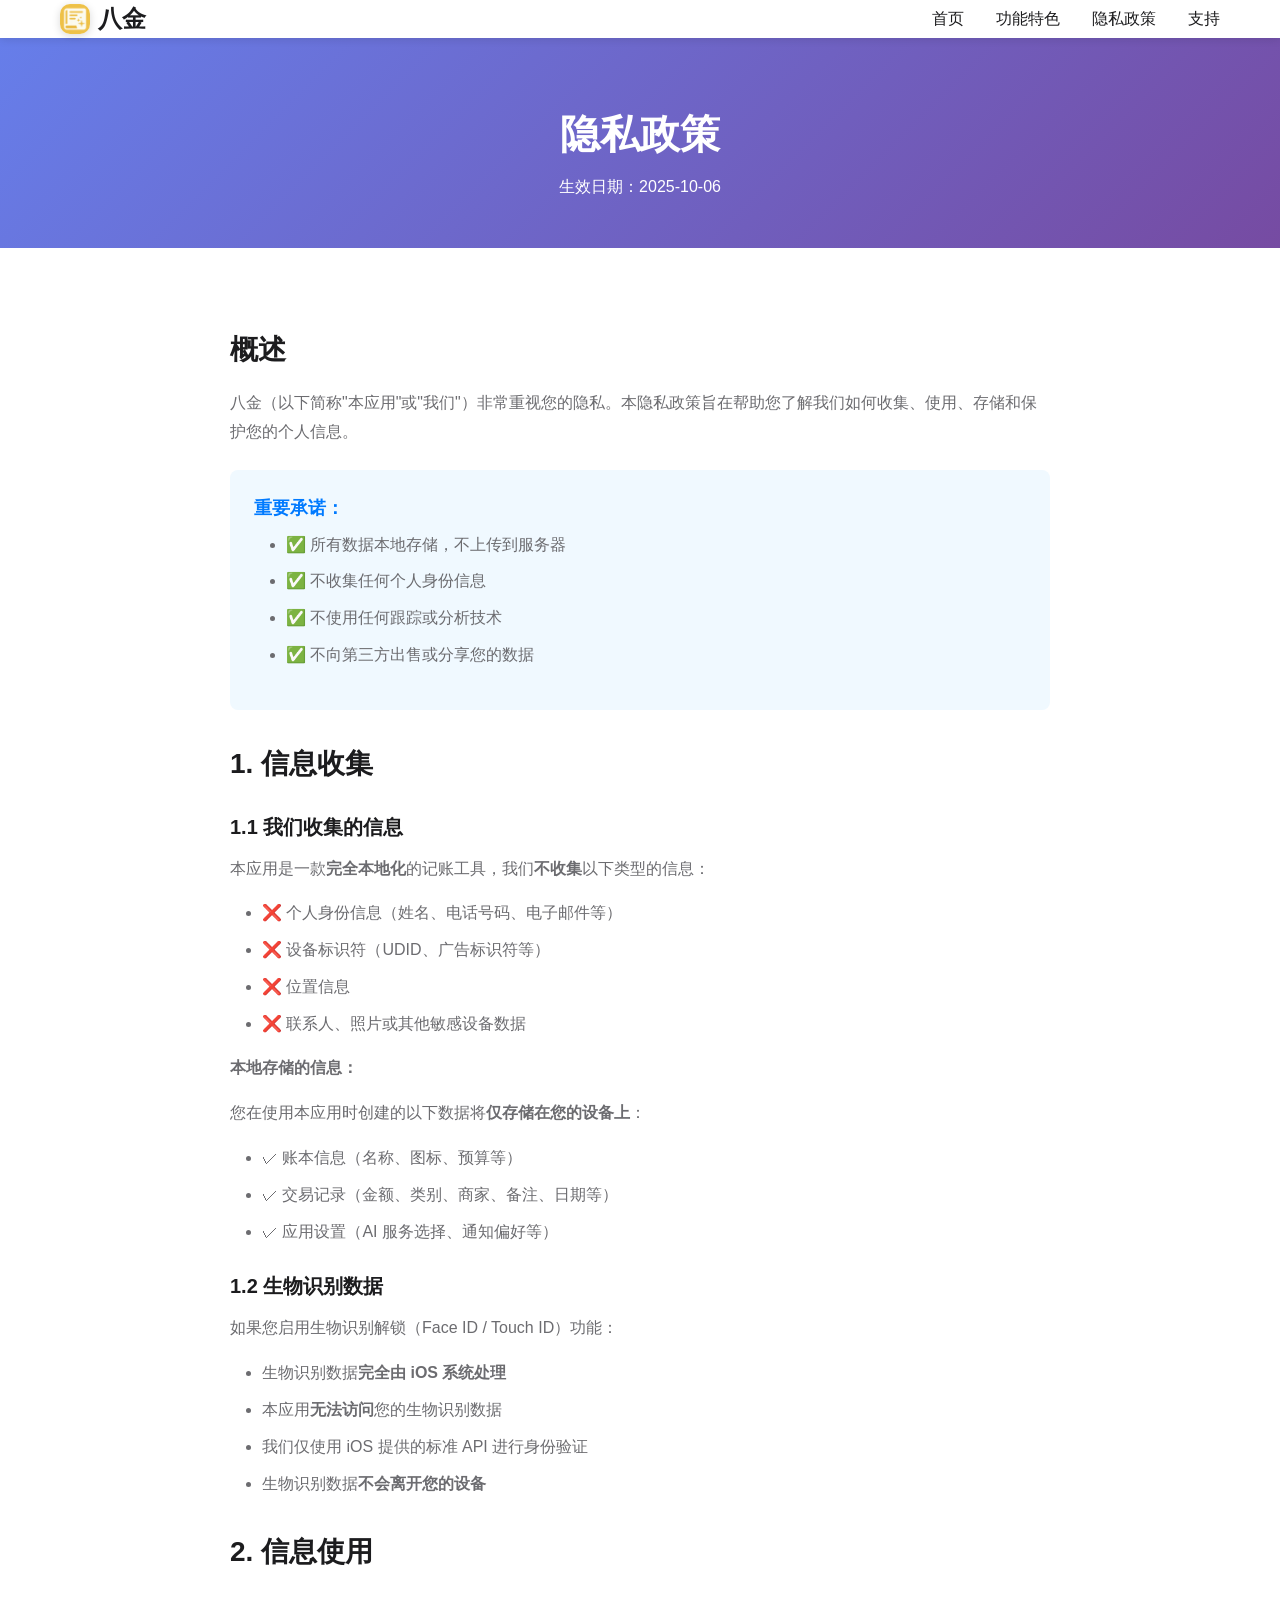
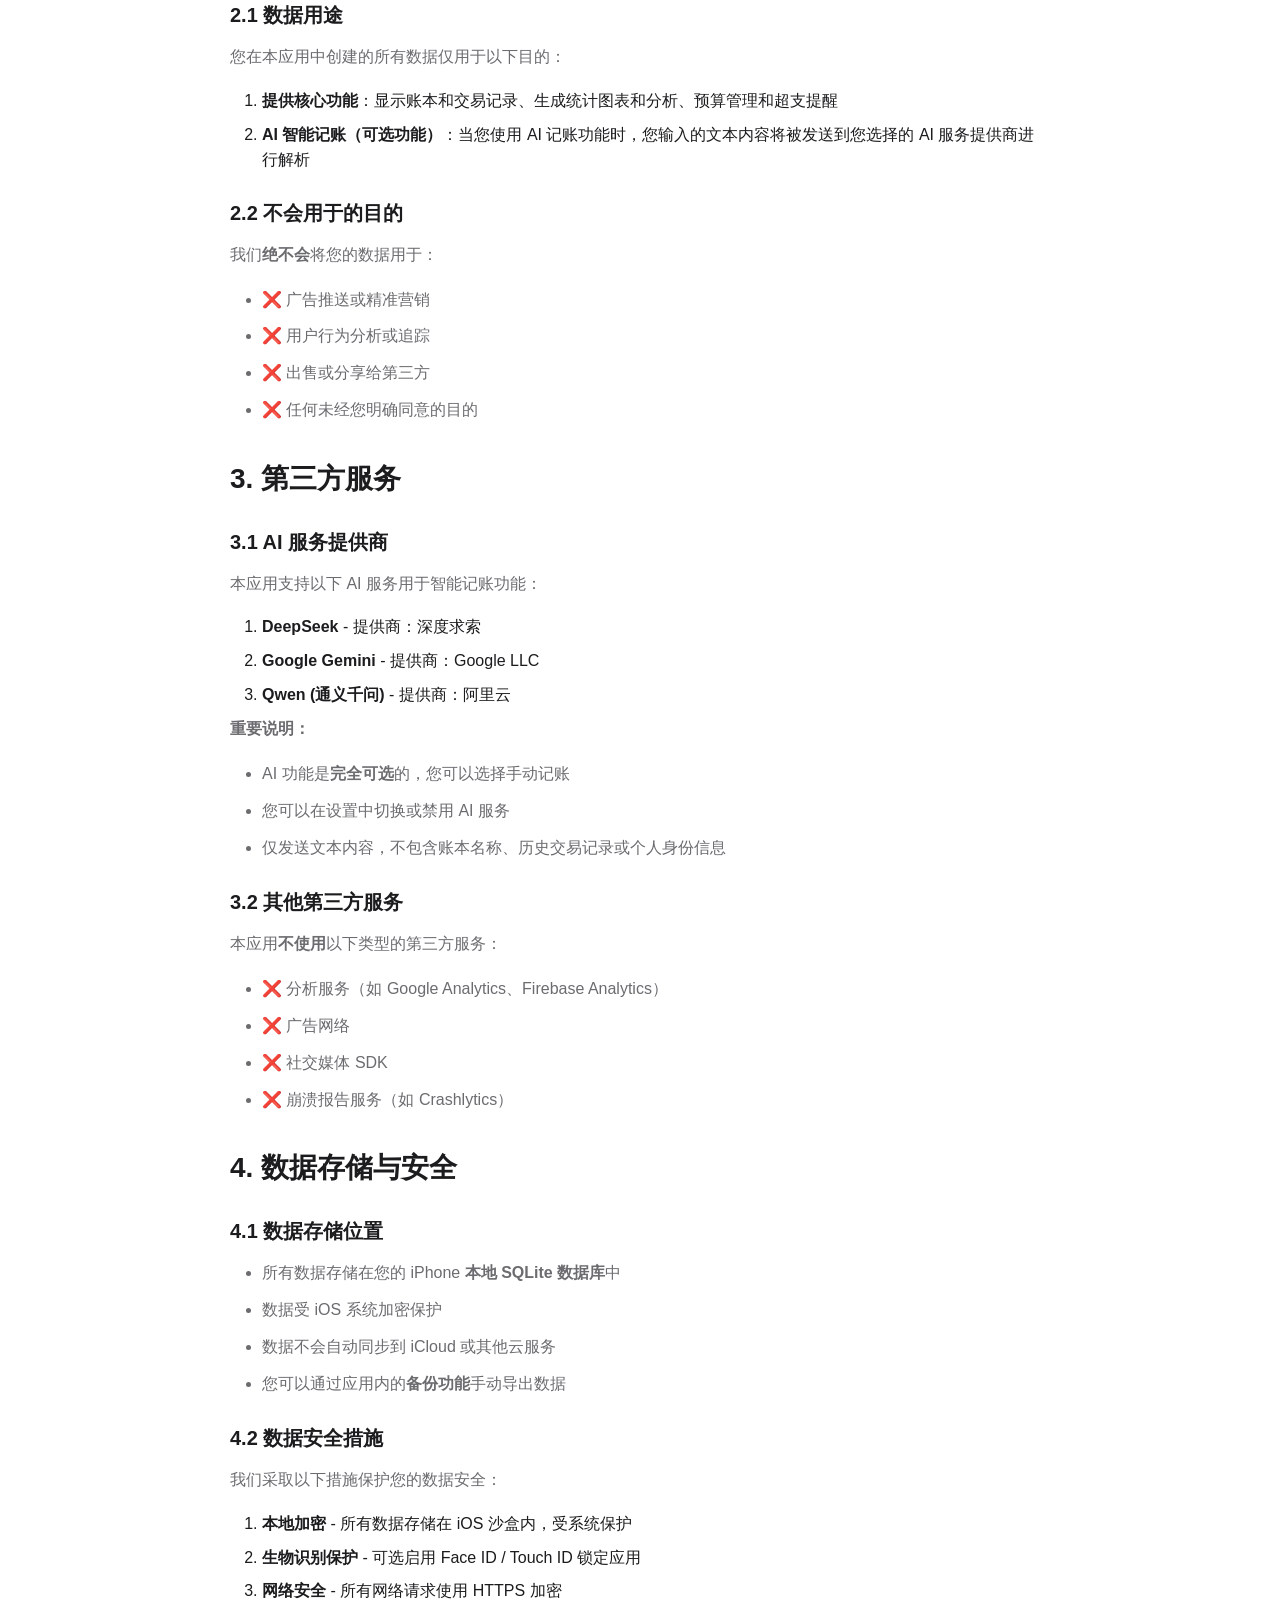
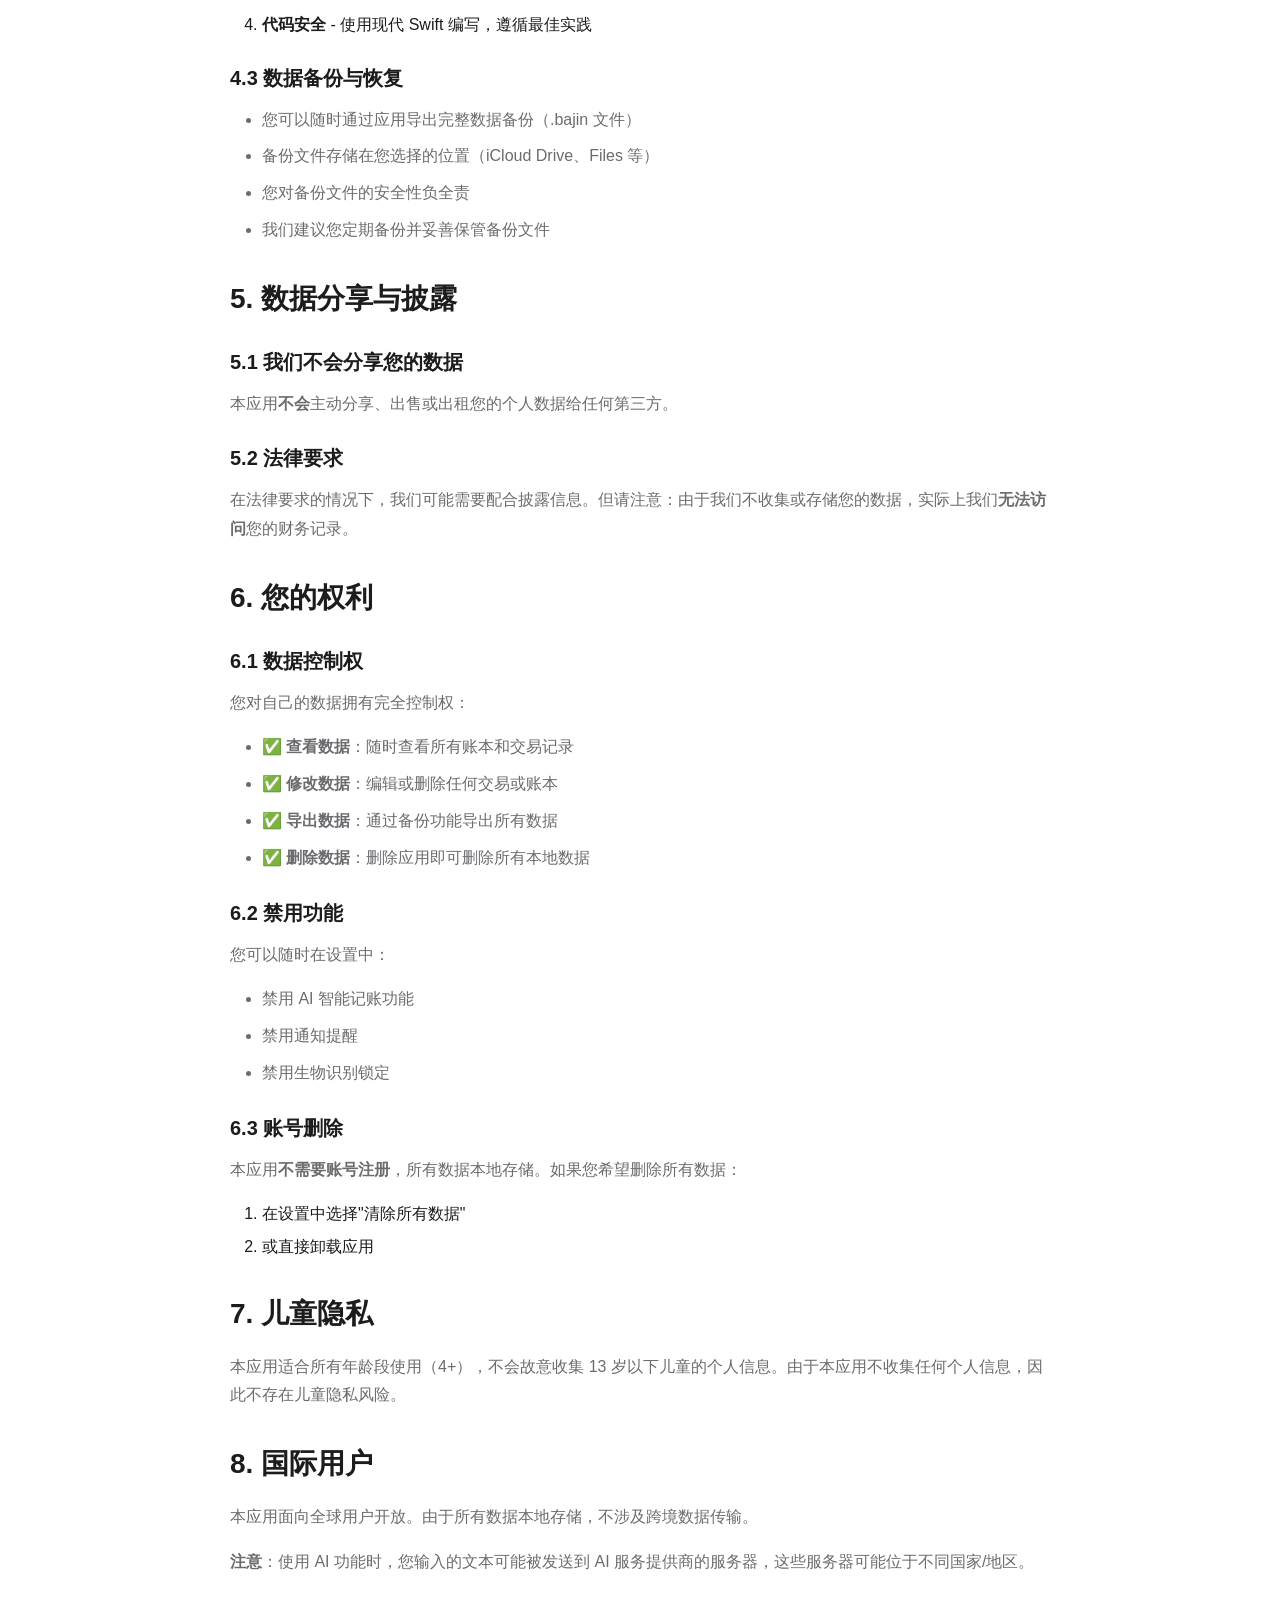
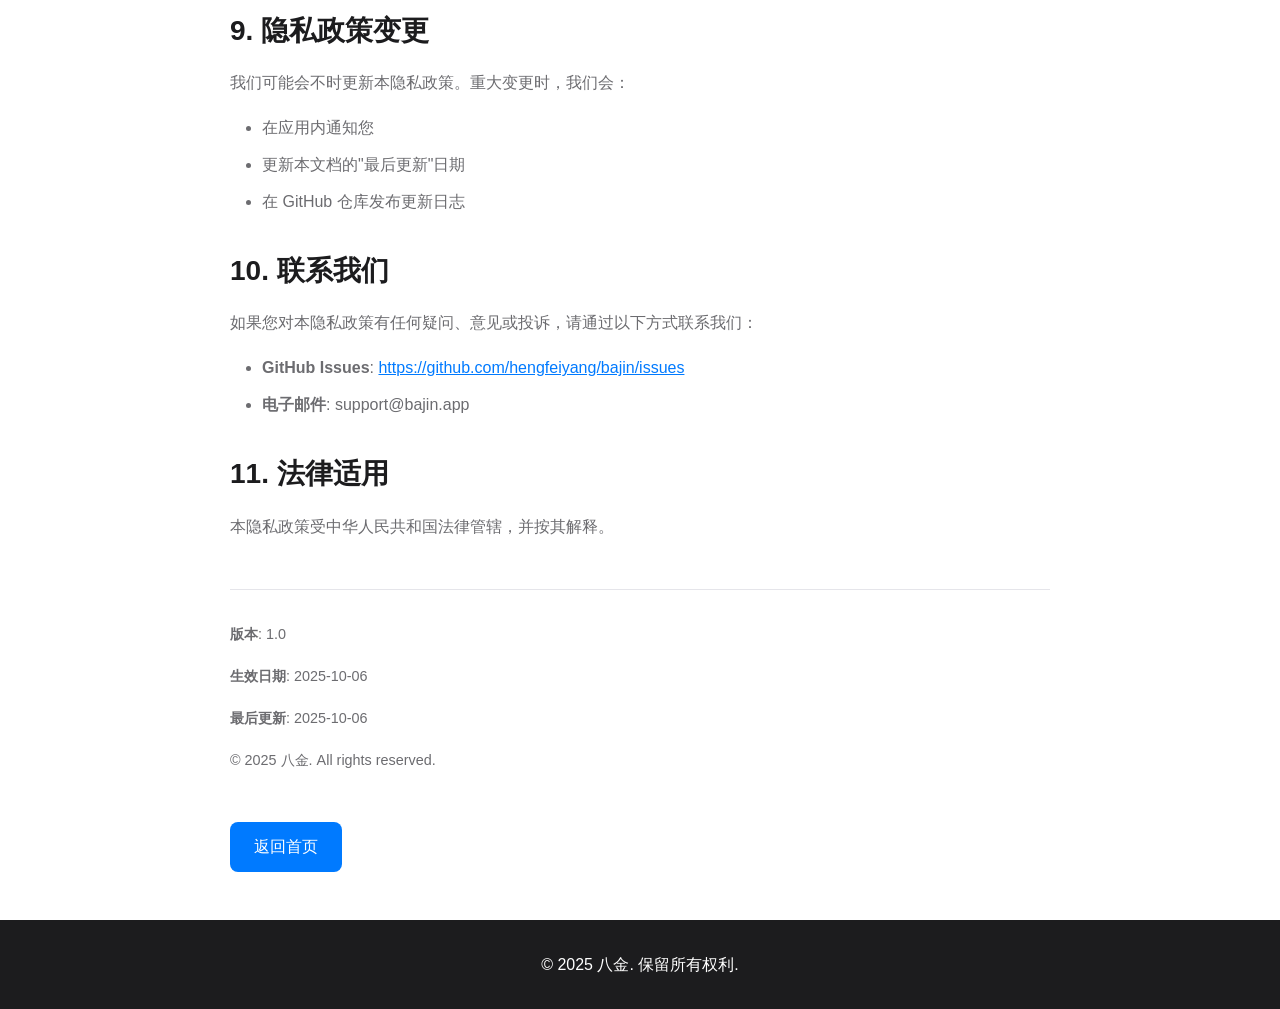
==== privacy.html @ 260bd9ed "docs: add website" ====
<!DOCTYPE html>
<html lang="zh-CN">
<head>
    <meta charset="UTF-8">
    <meta name="viewport" content="width=device-width, initial-scale=1.0">
    <meta name="description" content="八金 - AI预算管家隐私政策，了解我们如何保护您的数据">
    <title>隐私政策 - 八金 AI预算管家</title>
    <link rel="stylesheet" href="styles.css">
</head>
<body>
    <header>
        <nav class="container">
            <div class="logo">
                <img src="logo.png" alt="八金" class="logo-img">
                <span>八金</span>
            </div>
            <ul class="nav-links">
                <li><a href="index.html">首页</a></li>
                <li><a href="index.html#features">功能特色</a></li>
                <li><a href="privacy.html">隐私政策</a></li>
                <li><a href="support.html">支持</a></li>
            </ul>
        </nav>
    </header>

    <main>
        <section class="page-header">
            <div class="container">
                <h1>隐私政策</h1>
                <p>生效日期：2025-10-06</p>
            </div>
        </section>

        <section class="page-content">
            <div class="container">
                <h2>概述</h2>
                <p>八金（以下简称"本应用"或"我们"）非常重视您的隐私。本隐私政策旨在帮助您了解我们如何收集、使用、存储和保护您的个人信息。</p>

                <div style="background-color: #f0f9ff; padding: 1.5rem; border-radius: 8px; margin: 1.5rem 0;">
                    <strong style="color: #007AFF; font-size: 1.1rem;">重要承诺：</strong>
                    <ul style="margin-top: 0.5rem;">
                        <li>✅ 所有数据本地存储，不上传到服务器</li>
                        <li>✅ 不收集任何个人身份信息</li>
                        <li>✅ 不使用任何跟踪或分析技术</li>
                        <li>✅ 不向第三方出售或分享您的数据</li>
                    </ul>
                </div>

                <h2>1. 信息收集</h2>

                <h3>1.1 我们收集的信息</h3>
                <p>本应用是一款<strong>完全本地化</strong>的记账工具，我们<strong>不收集</strong>以下类型的信息：</p>
                <ul>
                    <li>❌ 个人身份信息（姓名、电话号码、电子邮件等）</li>
                    <li>❌ 设备标识符（UDID、广告标识符等）</li>
                    <li>❌ 位置信息</li>
                    <li>❌ 联系人、照片或其他敏感设备数据</li>
                </ul>

                <p><strong>本地存储的信息：</strong></p>
                <p>您在使用本应用时创建的以下数据将<strong>仅存储在您的设备上</strong>：</p>
                <ul>
                    <li>✓ 账本信息（名称、图标、预算等）</li>
                    <li>✓ 交易记录（金额、类别、商家、备注、日期等）</li>
                    <li>✓ 应用设置（AI 服务选择、通知偏好等）</li>
                </ul>

                <h3>1.2 生物识别数据</h3>
                <p>如果您启用生物识别解锁（Face ID / Touch ID）功能：</p>
                <ul>
                    <li>生物识别数据<strong>完全由 iOS 系统处理</strong></li>
                    <li>本应用<strong>无法访问</strong>您的生物识别数据</li>
                    <li>我们仅使用 iOS 提供的标准 API 进行身份验证</li>
                    <li>生物识别数据<strong>不会离开您的设备</strong></li>
                </ul>

                <h2>2. 信息使用</h2>

                <h3>2.1 数据用途</h3>
                <p>您在本应用中创建的所有数据仅用于以下目的：</p>
                <ol>
                    <li><strong>提供核心功能</strong>：显示账本和交易记录、生成统计图表和分析、预算管理和超支提醒</li>
                    <li><strong>AI 智能记账（可选功能）</strong>：当您使用 AI 记账功能时，您输入的文本内容将被发送到您选择的 AI 服务提供商进行解析</li>
                </ol>

                <h3>2.2 不会用于的目的</h3>
                <p>我们<strong>绝不会</strong>将您的数据用于：</p>
                <ul>
                    <li>❌ 广告推送或精准营销</li>
                    <li>❌ 用户行为分析或追踪</li>
                    <li>❌ 出售或分享给第三方</li>
                    <li>❌ 任何未经您明确同意的目的</li>
                </ul>

                <h2>3. 第三方服务</h2>

                <h3>3.1 AI 服务提供商</h3>
                <p>本应用支持以下 AI 服务用于智能记账功能：</p>
                <ol>
                    <li><strong>DeepSeek</strong> - 提供商：深度求索</li>
                    <li><strong>Google Gemini</strong> - 提供商：Google LLC</li>
                    <li><strong>Qwen (通义千问)</strong> - 提供商：阿里云</li>
                </ol>

                <p><strong>重要说明：</strong></p>
                <ul>
                    <li>AI 功能是<strong>完全可选</strong>的，您可以选择手动记账</li>
                    <li>您可以在设置中切换或禁用 AI 服务</li>
                    <li>仅发送文本内容，不包含账本名称、历史交易记录或个人身份信息</li>
                </ul>

                <h3>3.2 其他第三方服务</h3>
                <p>本应用<strong>不使用</strong>以下类型的第三方服务：</p>
                <ul>
                    <li>❌ 分析服务（如 Google Analytics、Firebase Analytics）</li>
                    <li>❌ 广告网络</li>
                    <li>❌ 社交媒体 SDK</li>
                    <li>❌ 崩溃报告服务（如 Crashlytics）</li>
                </ul>

                <h2>4. 数据存储与安全</h2>

                <h3>4.1 数据存储位置</h3>
                <ul>
                    <li>所有数据存储在您的 iPhone <strong>本地 SQLite 数据库</strong>中</li>
                    <li>数据受 iOS 系统加密保护</li>
                    <li>数据不会自动同步到 iCloud 或其他云服务</li>
                    <li>您可以通过应用内的<strong>备份功能</strong>手动导出数据</li>
                </ul>

                <h3>4.2 数据安全措施</h3>
                <p>我们采取以下措施保护您的数据安全：</p>
                <ol>
                    <li><strong>本地加密</strong> - 所有数据存储在 iOS 沙盒内，受系统保护</li>
                    <li><strong>生物识别保护</strong> - 可选启用 Face ID / Touch ID 锁定应用</li>
                    <li><strong>网络安全</strong> - 所有网络请求使用 HTTPS 加密</li>
                    <li><strong>代码安全</strong> - 使用现代 Swift 编写，遵循最佳实践</li>
                </ol>

                <h3>4.3 数据备份与恢复</h3>
                <ul>
                    <li>您可以随时通过应用导出完整数据备份（.bajin 文件）</li>
                    <li>备份文件存储在您选择的位置（iCloud Drive、Files 等）</li>
                    <li>您对备份文件的安全性负全责</li>
                    <li>我们建议您定期备份并妥善保管备份文件</li>
                </ul>

                <h2>5. 数据分享与披露</h2>

                <h3>5.1 我们不会分享您的数据</h3>
                <p>本应用<strong>不会</strong>主动分享、出售或出租您的个人数据给任何第三方。</p>

                <h3>5.2 法律要求</h3>
                <p>在法律要求的情况下，我们可能需要配合披露信息。但请注意：由于我们不收集或存储您的数据，实际上我们<strong>无法访问</strong>您的财务记录。</p>

                <h2>6. 您的权利</h2>

                <h3>6.1 数据控制权</h3>
                <p>您对自己的数据拥有完全控制权：</p>
                <ul>
                    <li>✅ <strong>查看数据</strong>：随时查看所有账本和交易记录</li>
                    <li>✅ <strong>修改数据</strong>：编辑或删除任何交易或账本</li>
                    <li>✅ <strong>导出数据</strong>：通过备份功能导出所有数据</li>
                    <li>✅ <strong>删除数据</strong>：删除应用即可删除所有本地数据</li>
                </ul>

                <h3>6.2 禁用功能</h3>
                <p>您可以随时在设置中：</p>
                <ul>
                    <li>禁用 AI 智能记账功能</li>
                    <li>禁用通知提醒</li>
                    <li>禁用生物识别锁定</li>
                </ul>

                <h3>6.3 账号删除</h3>
                <p>本应用<strong>不需要账号注册</strong>，所有数据本地存储。如果您希望删除所有数据：</p>
                <ol>
                    <li>在设置中选择"清除所有数据"</li>
                    <li>或直接卸载应用</li>
                </ol>

                <h2>7. 儿童隐私</h2>
                <p>本应用适合所有年龄段使用（4+），不会故意收集 13 岁以下儿童的个人信息。由于本应用不收集任何个人信息，因此不存在儿童隐私风险。</p>

                <h2>8. 国际用户</h2>
                <p>本应用面向全球用户开放。由于所有数据本地存储，不涉及跨境数据传输。</p>
                <p><strong>注意</strong>：使用 AI 功能时，您输入的文本可能被发送到 AI 服务提供商的服务器，这些服务器可能位于不同国家/地区。</p>

                <h2>9. 隐私政策变更</h2>
                <p>我们可能会不时更新本隐私政策。重大变更时，我们会：</p>
                <ul>
                    <li>在应用内通知您</li>
                    <li>更新本文档的"最后更新"日期</li>
                    <li>在 GitHub 仓库发布更新日志</li>
                </ul>

                <h2>10. 联系我们</h2>
                <p>如果您对本隐私政策有任何疑问、意见或投诉，请通过以下方式联系我们：</p>
                <ul>
                    <li><strong>GitHub Issues</strong>: <a href="https://github.com/hengfeiyang/bajin/issues" style="color: #007AFF;">https://github.com/hengfeiyang/bajin/issues</a></li>
                    <li><strong>电子邮件</strong>: support@bajin.app</li>
                </ul>

                <h2>11. 法律适用</h2>
                <p>本隐私政策受中华人民共和国法律管辖，并按其解释。</p>

                <div style="margin-top: 3rem; padding-top: 2rem; border-top: 1px solid #E5E5EA; color: #6C6C70; font-size: 0.9rem;">
                    <p><strong>版本</strong>: 1.0</p>
                    <p><strong>生效日期</strong>: 2025-10-06</p>
                    <p><strong>最后更新</strong>: 2025-10-06</p>
                    <p style="margin-top: 1rem;">© 2025 八金. All rights reserved.</p>
                </div>

                <a href="index.html" class="back-link">返回首页</a>
            </div>
        </section>
    </main>

    <footer>
        <div class="container">
            <p>&copy; 2025 八金. 保留所有权利.</p>
        </div>
    </footer>
</body>
</html>
---- styles.css ----
:root {
    --primary-color: #007AFF;
    --secondary-color: #5856D6;
    --text-primary: #1C1C1E;
    --text-secondary: #6C6C70;
    --bg-primary: #FFFFFF;
    --bg-secondary: #F2F2F7;
    --border-color: #E5E5EA;
    --success-color: #34C759;
    --warning-color: #FF9500;
    --shadow: 0 2px 8px rgba(0, 0, 0, 0.1);
    --shadow-lg: 0 4px 16px rgba(0, 0, 0, 0.12);
}

* {
    margin: 0;
    padding: 0;
    box-sizing: border-box;
}

body {
    font-family: -apple-system, BlinkMacSystemFont, 'Segoe UI', 'PingFang SC', 'Hiragino Sans GB', 'Microsoft YaHei', sans-serif;
    line-height: 1.6;
    color: var(--text-primary);
    background-color: var(--bg-primary);
}

.container {
    max-width: 1200px;
    margin: 0 auto;
    padding: 0 20px;
}

/* Header */
header {
    background-color: var(--bg-primary);
    box-shadow: var(--shadow);
    position: sticky;
    top: 0;
    z-index: 1000;
}

nav {
    display: flex;
    justify-content: space-between;
    align-items: center;
    padding: 1rem 20px;
}

.logo {
    font-size: 1.5rem;
    font-weight: 700;
    color: var(--text-primary);
    display: flex;
    align-items: center;
    gap: 0.5rem;
}

.logo-img {
    width: 30px;
    height: 30px;
    border-radius: 10px;
    box-shadow: 0 2px 8px rgba(0, 0, 0, 0.15);
}

.hero-logo {
    width: 120px;
    height: 120px;
    border-radius: 28px;
    box-shadow: 0 8px 24px rgba(0, 0, 0, 0.2);
    margin-bottom: 1.5rem;
}

.nav-links {
    display: flex;
    list-style: none;
    gap: 2rem;
}

.nav-links a {
    text-decoration: none;
    color: var(--text-primary);
    font-weight: 500;
    transition: color 0.3s;
}

.nav-links a:hover {
    color: var(--primary-color);
}

/* Hero Section */
.hero {
    background: linear-gradient(135deg, #667eea 0%, #764ba2 100%);
    color: white;
    padding: 6rem 0;
    text-align: center;
}

.hero-content h1 {
    font-size: 3rem;
    margin-bottom: 1rem;
    font-weight: 700;
}

.hero-subtitle {
    font-size: 1.25rem;
    margin-bottom: 2rem;
    opacity: 0.95;
}

.app-icon {
    font-size: 6rem;
    margin: 2rem 0;
    filter: drop-shadow(0 4px 8px rgba(0, 0, 0, 0.2));
}

.cta-buttons {
    display: flex;
    gap: 1rem;
    justify-content: center;
    flex-wrap: wrap;
}

.btn {
    display: inline-block;
    padding: 0.875rem 2rem;
    border-radius: 12px;
    text-decoration: none;
    font-weight: 600;
    transition: all 0.3s;
    border: none;
    cursor: pointer;
}

.btn-primary {
    background-color: white;
    color: var(--primary-color);
}

.btn-primary:hover {
    transform: translateY(-2px);
    box-shadow: var(--shadow-lg);
}

.btn-secondary {
    background-color: rgba(255, 255, 255, 0.2);
    color: white;
    border: 2px solid white;
}

.btn-secondary:hover {
    background-color: rgba(255, 255, 255, 0.3);
}

/* Features Section */
.features {
    padding: 5rem 0;
    background-color: var(--bg-secondary);
}

.features h2 {
    text-align: center;
    font-size: 2.5rem;
    margin-bottom: 3rem;
    color: var(--text-primary);
}

.features-grid {
    display: grid;
    grid-template-columns: repeat(auto-fit, minmax(300px, 1fr));
    gap: 2rem;
}

.feature-card {
    background-color: var(--bg-primary);
    padding: 2rem;
    border-radius: 16px;
    box-shadow: var(--shadow);
    text-align: center;
    transition: transform 0.3s, box-shadow 0.3s;
}

.feature-card:hover {
    transform: translateY(-4px);
    box-shadow: var(--shadow-lg);
}

.feature-icon {
    font-size: 3rem;
    margin-bottom: 1rem;
}

.feature-card h3 {
    font-size: 1.5rem;
    margin-bottom: 0.75rem;
    color: var(--text-primary);
}

.feature-card p {
    color: var(--text-secondary);
    line-height: 1.7;
}

/* About Section */
.about {
    padding: 5rem 0;
    background-color: var(--bg-primary);
}

.about h2 {
    text-align: center;
    font-size: 2.5rem;
    margin-bottom: 3rem;
}

.about-content {
    max-width: 800px;
    margin: 0 auto;
}

.about-content > p {
    font-size: 1.125rem;
    line-height: 1.8;
    color: var(--text-secondary);
    margin-bottom: 2rem;
    text-align: center;
}

.about-features {
    display: grid;
    grid-template-columns: repeat(auto-fit, minmax(250px, 1fr));
    gap: 2rem;
    margin-top: 3rem;
}

.about-item {
    padding: 1.5rem;
    background-color: var(--bg-secondary);
    border-radius: 12px;
}

.about-item strong {
    display: block;
    font-size: 1.25rem;
    margin-bottom: 0.5rem;
    color: var(--text-primary);
}

.about-item p {
    color: var(--text-secondary);
}

/* Requirements Section */
.requirements {
    padding: 4rem 0;
    background-color: var(--bg-secondary);
}

.requirements h2 {
    text-align: center;
    font-size: 2.5rem;
    margin-bottom: 2rem;
}

.requirements-list {
    max-width: 600px;
    margin: 0 auto;
    list-style: none;
}

.requirements-list li {
    padding: 1rem;
    margin-bottom: 0.75rem;
    background-color: var(--bg-primary);
    border-radius: 8px;
    box-shadow: var(--shadow);
    font-size: 1.125rem;
}

.requirements-list li:before {
    content: "✓ ";
    color: var(--success-color);
    font-weight: bold;
    margin-right: 0.5rem;
}

/* Contact Section */
.contact {
    padding: 5rem 0;
    background-color: var(--bg-primary);
    text-align: center;
}

.contact h2 {
    font-size: 2.5rem;
    margin-bottom: 1rem;
}

.contact p {
    font-size: 1.125rem;
    color: var(--text-secondary);
    margin-bottom: 2rem;
}

.contact-links {
    display: flex;
    gap: 1rem;
    justify-content: center;
    flex-wrap: wrap;
}

.contact .btn-secondary {
    background-color: var(--bg-secondary);
    color: var(--primary-color);
    border: 2px solid var(--border-color);
}

.contact .btn-secondary:hover {
    background-color: var(--primary-color);
    color: white;
    border-color: var(--primary-color);
}

/* Footer */
footer {
    background-color: var(--text-primary);
    color: white;
    padding: 2rem 0;
    text-align: center;
}

footer .container {
    display: flex;
    flex-direction: column;
    align-items: center;
    gap: 1rem;
}

.footer-links {
    display: flex;
    gap: 2rem;
}

.footer-links a {
    color: white;
    text-decoration: none;
    opacity: 0.8;
    transition: opacity 0.3s;
}

.footer-links a:hover {
    opacity: 1;
}

/* Responsive Design */
@media (max-width: 768px) {
    .nav-links {
        gap: 1rem;
        font-size: 0.9rem;
    }

    .hero-content h1 {
        font-size: 2rem;
    }

    .hero-subtitle {
        font-size: 1rem;
    }

    .app-icon {
        font-size: 4rem;
    }

    .features h2,
    .about h2,
    .requirements h2,
    .contact h2 {
        font-size: 2rem;
    }

    .features-grid {
        grid-template-columns: 1fr;
    }

    .about-features {
        grid-template-columns: 1fr;
    }

    footer .container {
        flex-direction: column;
    }

    .footer-links {
        flex-direction: column;
        gap: 0.5rem;
    }
}

@media (max-width: 480px) {
    .cta-buttons {
        flex-direction: column;
        width: 100%;
        padding: 0 1rem;
    }

    .btn {
        width: 100%;
    }

    .nav-links {
        display: none;
    }
}

/* Smooth Scrolling */
html {
    scroll-behavior: smooth;
}

/* Problem Section */
.problem-section {
    padding: 4rem 0;
    background-color: var(--bg-secondary);
}

.problem-section h2 {
    text-align: center;
    font-size: 2rem;
    margin-bottom: 2rem;
}

.problem-grid {
    display: grid;
    grid-template-columns: repeat(auto-fit, minmax(250px, 1fr));
    gap: 1.5rem;
    max-width: 1000px;
    margin: 0 auto;
}

.problem-item {
    background-color: white;
    padding: 1.5rem;
    border-radius: 12px;
    text-align: center;
    font-size: 1.1rem;
    box-shadow: var(--shadow);
}

/* Feature Highlight */
.feature-highlight {
    background: linear-gradient(135deg, #667eea 0%, #764ba2 100%);
    color: white;
    padding: 3rem;
    border-radius: 20px;
    margin-bottom: 3rem;
    text-align: center;
    box-shadow: var(--shadow-lg);
}

.feature-icon-large {
    font-size: 4rem;
    margin-bottom: 1rem;
}

.feature-highlight h3 {
    font-size: 2rem;
    margin-bottom: 1.5rem;
}

.feature-list {
    list-style: none;
    text-align: left;
    max-width: 700px;
    margin: 0 auto;
    padding: 0;
}

.feature-list li {
    padding: 0.75rem 0;
    font-size: 1.1rem;
    line-height: 1.6;
}

.feature-list li:before {
    content: "✓ ";
    font-weight: bold;
    margin-right: 0.5rem;
}

/* Pricing Section */
.pricing-section {
    padding: 5rem 0;
    background-color: var(--bg-primary);
}

.pricing-section h2 {
    text-align: center;
    font-size: 2.5rem;
    margin-bottom: 3rem;
}

.pricing-grid {
    display: grid;
    grid-template-columns: repeat(auto-fit, minmax(300px, 1fr));
    gap: 2rem;
    max-width: 900px;
    margin: 0 auto;
}

.pricing-card {
    background-color: var(--bg-primary);
    border: 2px solid var(--border-color);
    border-radius: 20px;
    padding: 2.5rem;
    text-align: center;
    position: relative;
    transition: transform 0.3s, box-shadow 0.3s;
}

.pricing-card:hover {
    transform: translateY(-8px);
    box-shadow: var(--shadow-lg);
}

.pricing-card.featured {
    border-color: var(--primary-color);
    box-shadow: 0 4px 24px rgba(0, 122, 255, 0.2);
}

.pricing-card .badge {
    position: absolute;
    top: -12px;
    left: 50%;
    transform: translateX(-50%);
    background-color: var(--primary-color);
    color: white;
    padding: 0.25rem 1rem;
    border-radius: 20px;
    font-size: 0.85rem;
    font-weight: 600;
}

.pricing-card h3 {
    font-size: 1.75rem;
    margin-bottom: 1rem;
}

.price {
    font-size: 3rem;
    font-weight: 700;
    color: var(--primary-color);
    margin: 1rem 0;
}

.price span {
    font-size: 1.25rem;
    font-weight: 500;
    color: var(--text-secondary);
}

.pricing-features {
    list-style: none;
    padding: 0;
    margin: 2rem 0;
    text-align: left;
}

.pricing-features li {
    padding: 0.75rem 0;
    color: var(--text-secondary);
    border-bottom: 1px solid var(--border-color);
}

.pricing-features li:last-child {
    border-bottom: none;
}

/* Target Section */
.target-section {
    padding: 4rem 0;
    background-color: var(--bg-secondary);
}

.target-section h2 {
    text-align: center;
    font-size: 2.5rem;
    margin-bottom: 3rem;
}

.target-grid {
    display: grid;
    grid-template-columns: repeat(auto-fit, minmax(250px, 1fr));
    gap: 2rem;
    max-width: 1000px;
    margin: 0 auto;
}

.target-item {
    background-color: white;
    padding: 2rem;
    border-radius: 16px;
    text-align: center;
    box-shadow: var(--shadow);
    transition: transform 0.3s;
}

.target-item:hover {
    transform: translateY(-4px);
}

.target-icon {
    font-size: 3rem;
    margin-bottom: 1rem;
}

.target-item p {
    font-size: 1.1rem;
    color: var(--text-primary);
    line-height: 1.6;
}

/* Privacy and Support Pages */
.page-header {
    background: linear-gradient(135deg, #667eea 0%, #764ba2 100%);
    color: white;
    padding: 4rem 0 3rem;
    text-align: center;
}

.page-header h1 {
    font-size: 2.5rem;
    margin-bottom: 0.5rem;
}

.page-content {
    max-width: 900px;
    margin: 0 auto;
    padding: 3rem 20px;
}

.page-content h2 {
    font-size: 1.75rem;
    margin-top: 2rem;
    margin-bottom: 1rem;
    color: var(--text-primary);
}

.page-content h3 {
    font-size: 1.25rem;
    margin-top: 1.5rem;
    margin-bottom: 0.75rem;
    color: var(--text-primary);
}

.page-content p,
.page-content ul {
    color: var(--text-secondary);
    line-height: 1.8;
    margin-bottom: 1rem;
}

.page-content ul,
.page-content ol {
    padding-left: 2rem;
}

.page-content li {
    margin-bottom: 0.5rem;
}

.back-link {
    display: inline-block;
    margin-top: 2rem;
    padding: 0.75rem 1.5rem;
    background-color: var(--primary-color);
    color: white;
    text-decoration: none;
    border-radius: 8px;
    transition: background-color 0.3s;
}

.back-link:hover {
    background-color: var(--secondary-color);
}
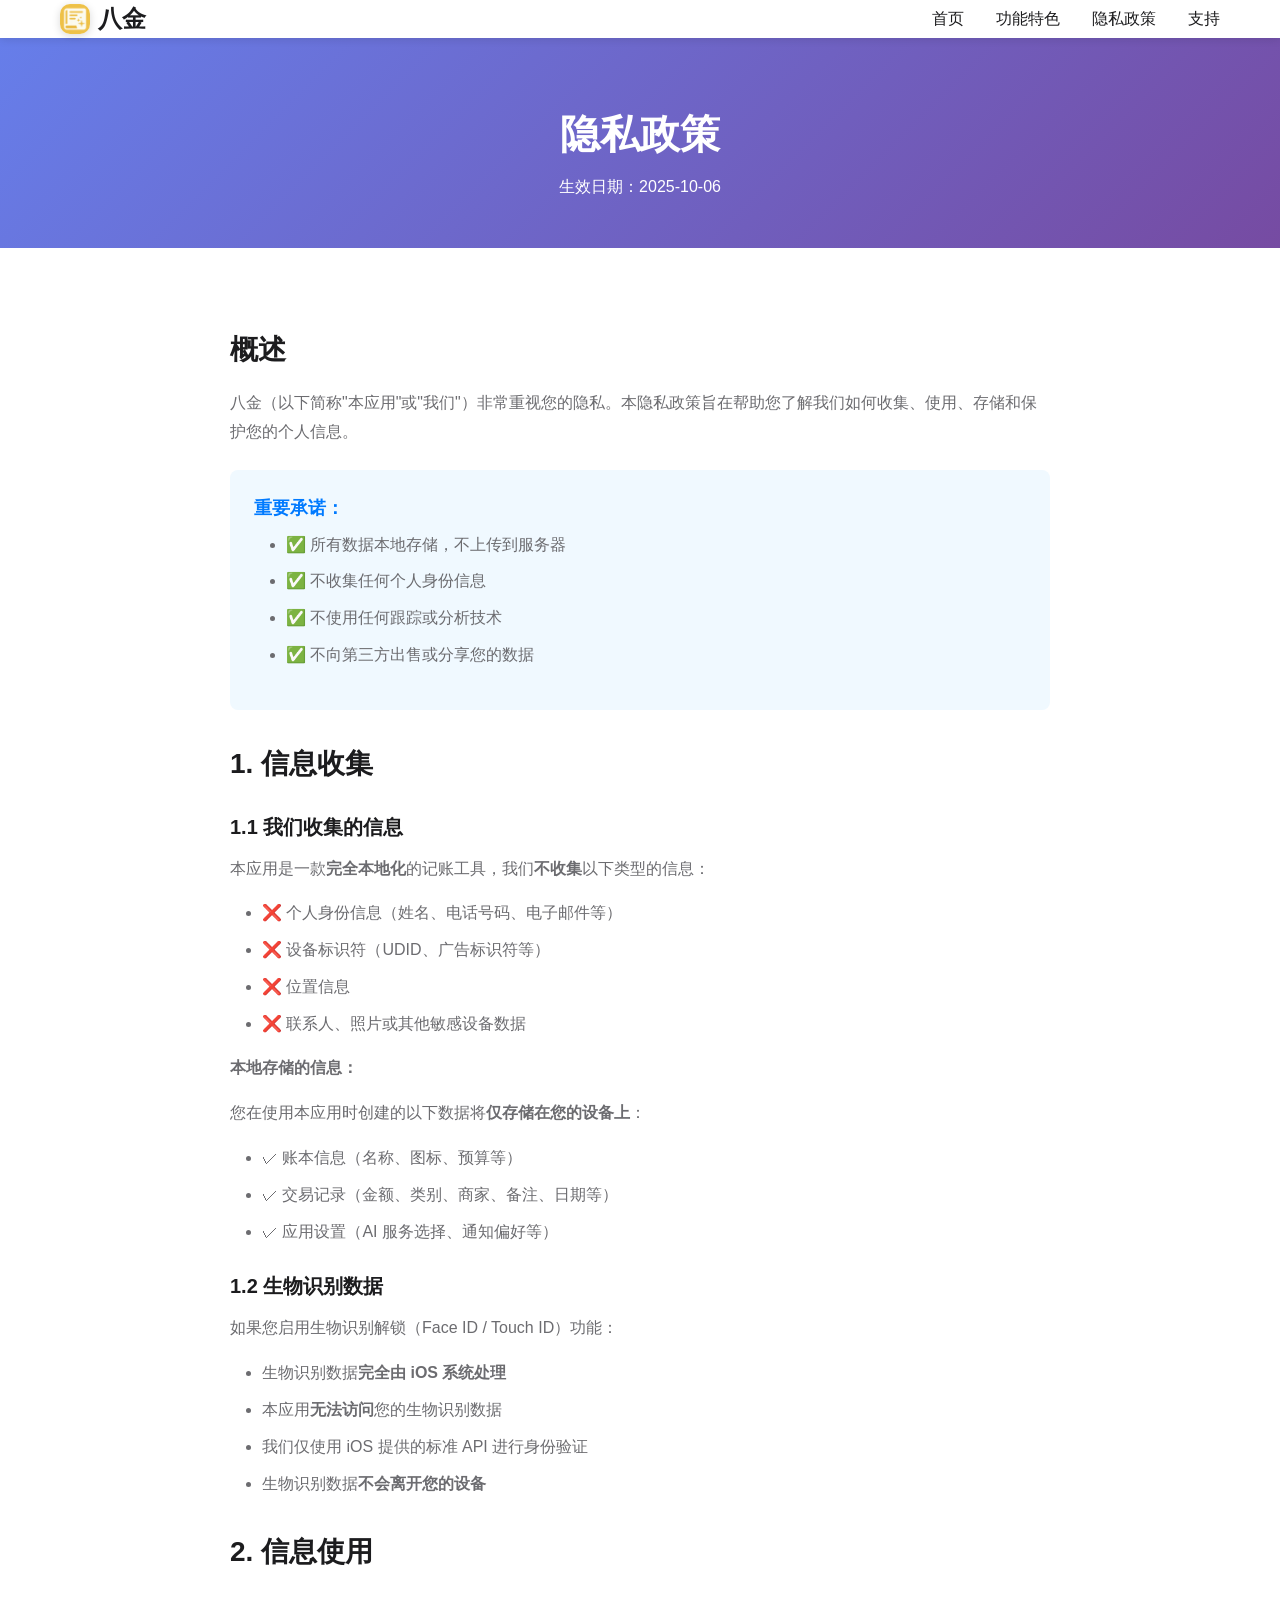
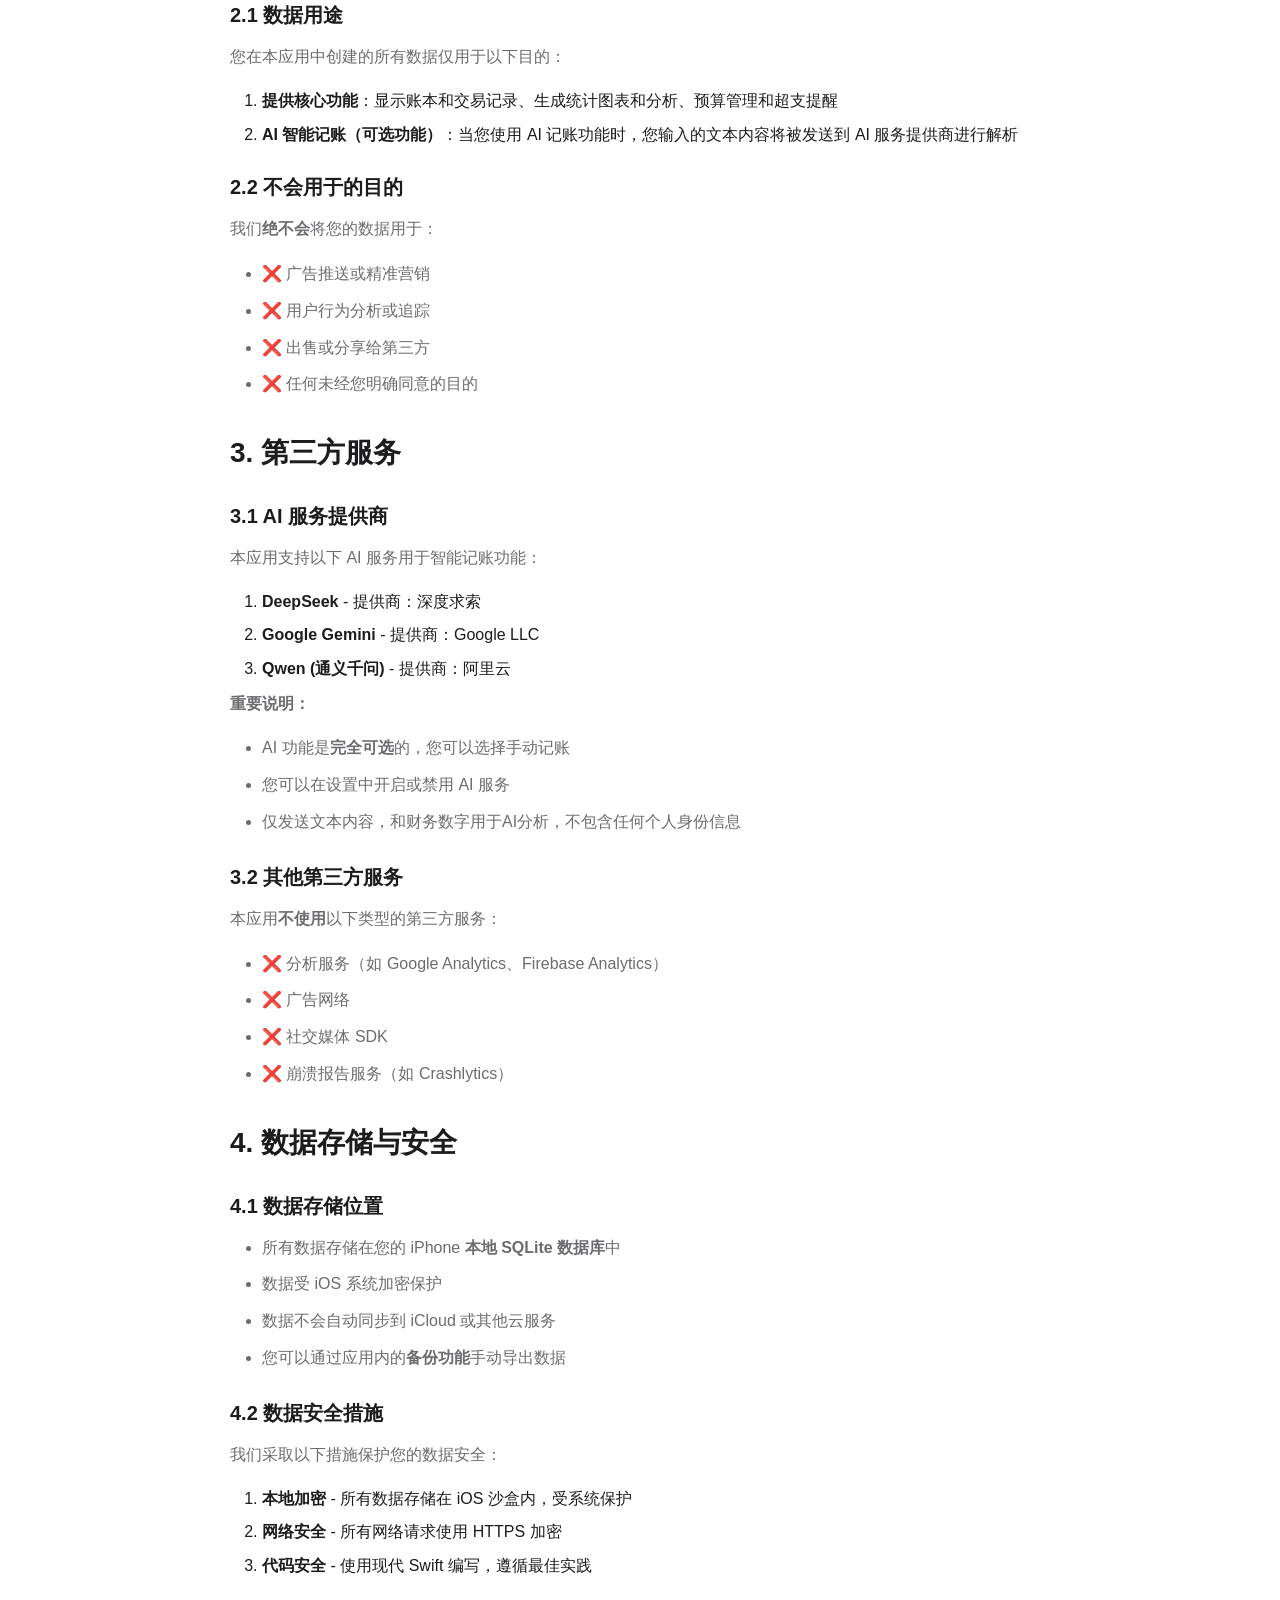
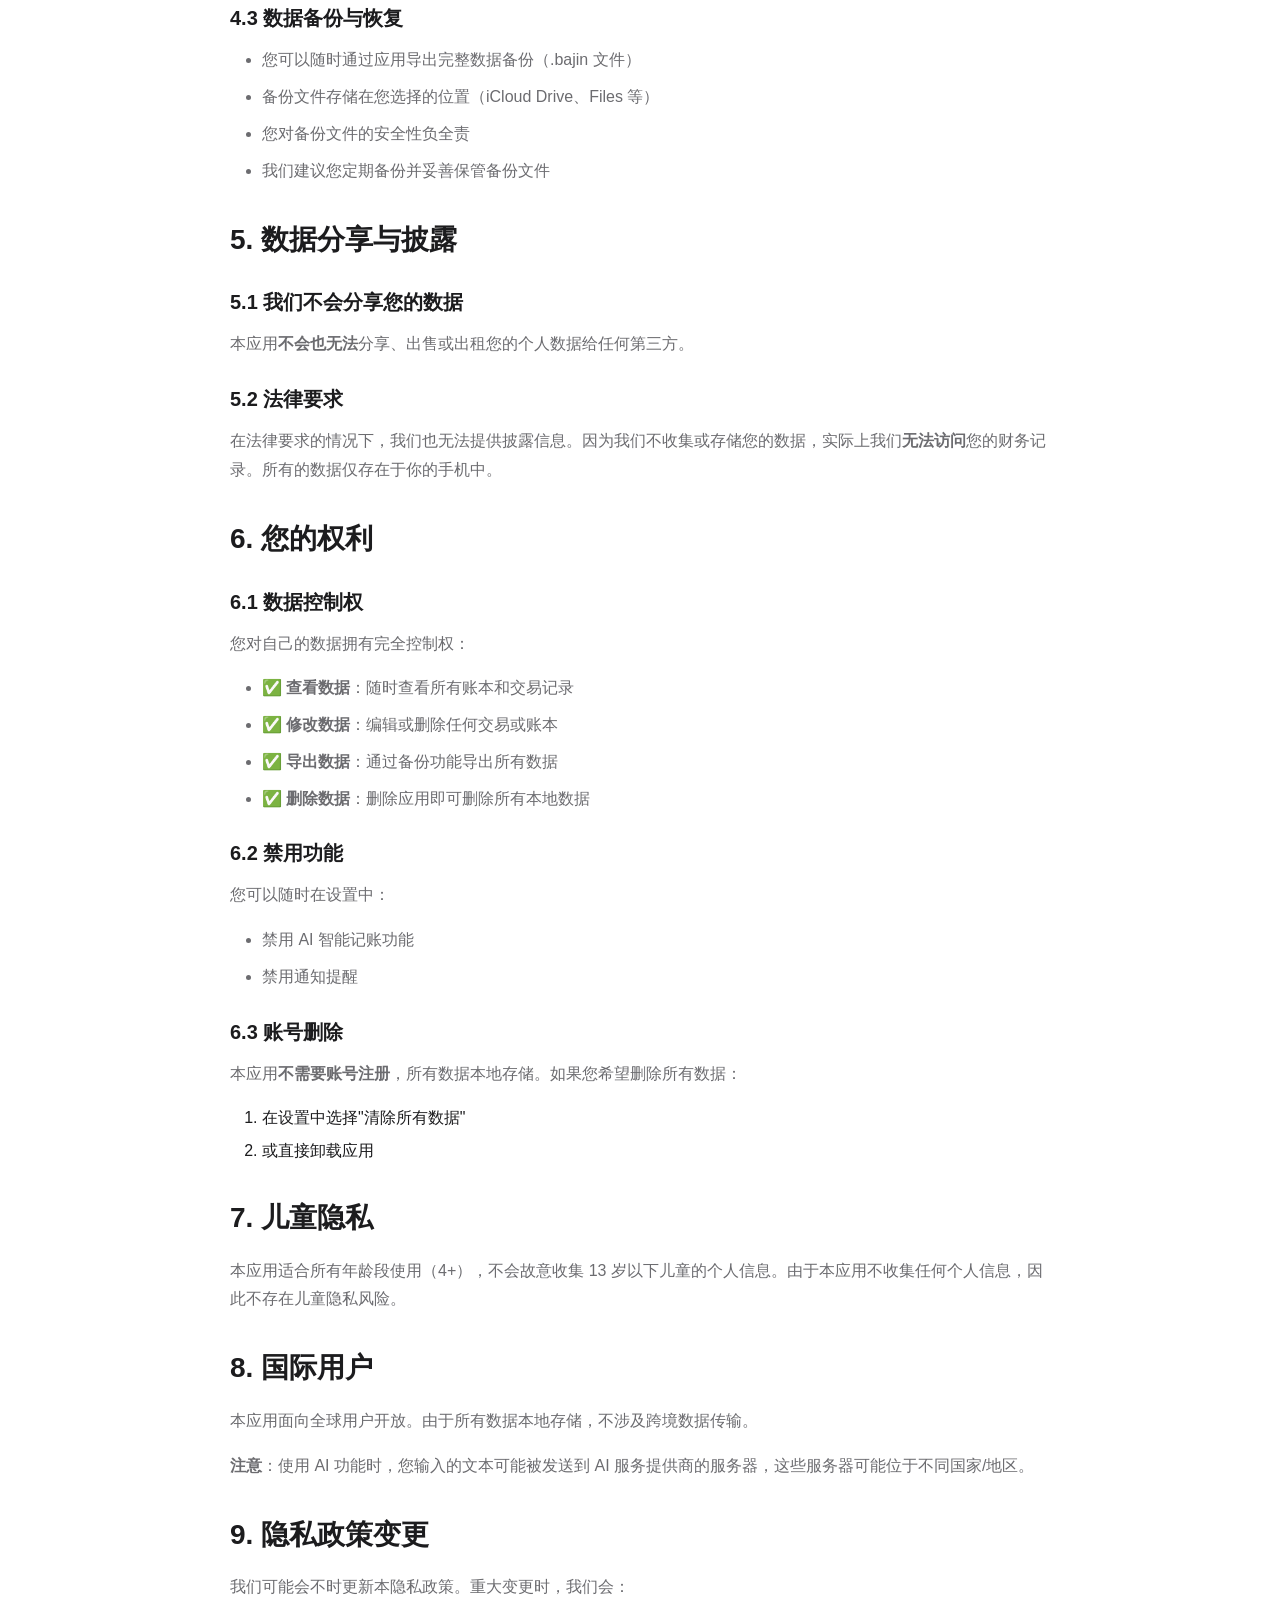
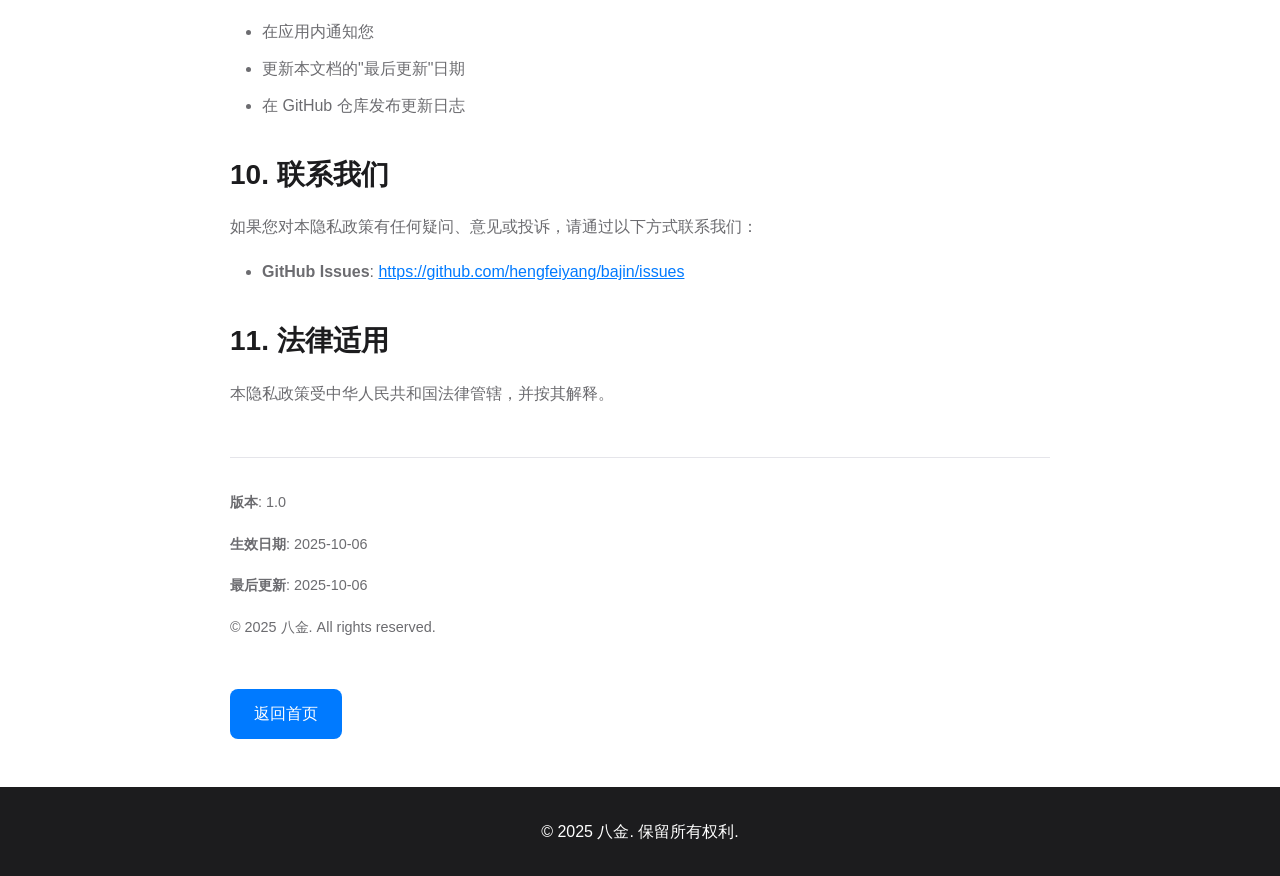
==== commit 2a5df4e6: "optimize website" ====
--- a/privacy.html
+++ b/privacy.html
@@ -80,7 +80,7 @@
                 <p>您在本应用中创建的所有数据仅用于以下目的：</p>
                 <ol>
                     <li><strong>提供核心功能</strong>：显示账本和交易记录、生成统计图表和分析、预算管理和超支提醒</li>
-                    <li><strong>AI 智能记账（可选功能）</strong>：当您使用 AI 记账功能时，您输入的文本内容将被发送到您选择的 AI 服务提供商进行解析</li>
+                    <li><strong>AI 智能记账（可选功能）</strong>：当您使用 AI 记账功能时，您输入的文本内容将被发送到 AI 服务提供商进行解析</li>
                 </ol>
 
                 <h3>2.2 不会用于的目的</h3>
@@ -105,8 +105,8 @@
                 <p><strong>重要说明：</strong></p>
                 <ul>
                     <li>AI 功能是<strong>完全可选</strong>的，您可以选择手动记账</li>
-                    <li>您可以在设置中切换或禁用 AI 服务</li>
-                    <li>仅发送文本内容，不包含账本名称、历史交易记录或个人身份信息</li>
+                    <li>您可以在设置中开启或禁用 AI 服务</li>
+                    <li>仅发送文本内容，和财务数字用于AI分析，不包含任何个人身份信息</li>
                 </ul>
 
                 <h3>3.2 其他第三方服务</h3>
@@ -132,7 +132,6 @@
                 <p>我们采取以下措施保护您的数据安全：</p>
                 <ol>
                     <li><strong>本地加密</strong> - 所有数据存储在 iOS 沙盒内，受系统保护</li>
-                    <li><strong>生物识别保护</strong> - 可选启用 Face ID / Touch ID 锁定应用</li>
                     <li><strong>网络安全</strong> - 所有网络请求使用 HTTPS 加密</li>
                     <li><strong>代码安全</strong> - 使用现代 Swift 编写，遵循最佳实践</li>
                 </ol>
@@ -148,10 +147,10 @@
                 <h2>5. 数据分享与披露</h2>
 
                 <h3>5.1 我们不会分享您的数据</h3>
-                <p>本应用<strong>不会</strong>主动分享、出售或出租您的个人数据给任何第三方。</p>
+                <p>本应用<strong>不会也无法</strong>分享、出售或出租您的个人数据给任何第三方。</p>
 
                 <h3>5.2 法律要求</h3>
-                <p>在法律要求的情况下，我们可能需要配合披露信息。但请注意：由于我们不收集或存储您的数据，实际上我们<strong>无法访问</strong>您的财务记录。</p>
+                <p>在法律要求的情况下，我们也无法提供披露信息。因为我们不收集或存储您的数据，实际上我们<strong>无法访问</strong>您的财务记录。所有的数据仅存在于你的手机中。</p>
 
                 <h2>6. 您的权利</h2>
 
@@ -169,7 +168,6 @@
                 <ul>
                     <li>禁用 AI 智能记账功能</li>
                     <li>禁用通知提醒</li>
-                    <li>禁用生物识别锁定</li>
                 </ul>
 
                 <h3>6.3 账号删除</h3>
@@ -198,7 +196,6 @@
                 <p>如果您对本隐私政策有任何疑问、意见或投诉，请通过以下方式联系我们：</p>
                 <ul>
                     <li><strong>GitHub Issues</strong>: <a href="https://github.com/hengfeiyang/bajin/issues" style="color: #007AFF;">https://github.com/hengfeiyang/bajin/issues</a></li>
-                    <li><strong>电子邮件</strong>: support@bajin.app</li>
                 </ul>
 
                 <h2>11. 法律适用</h2>
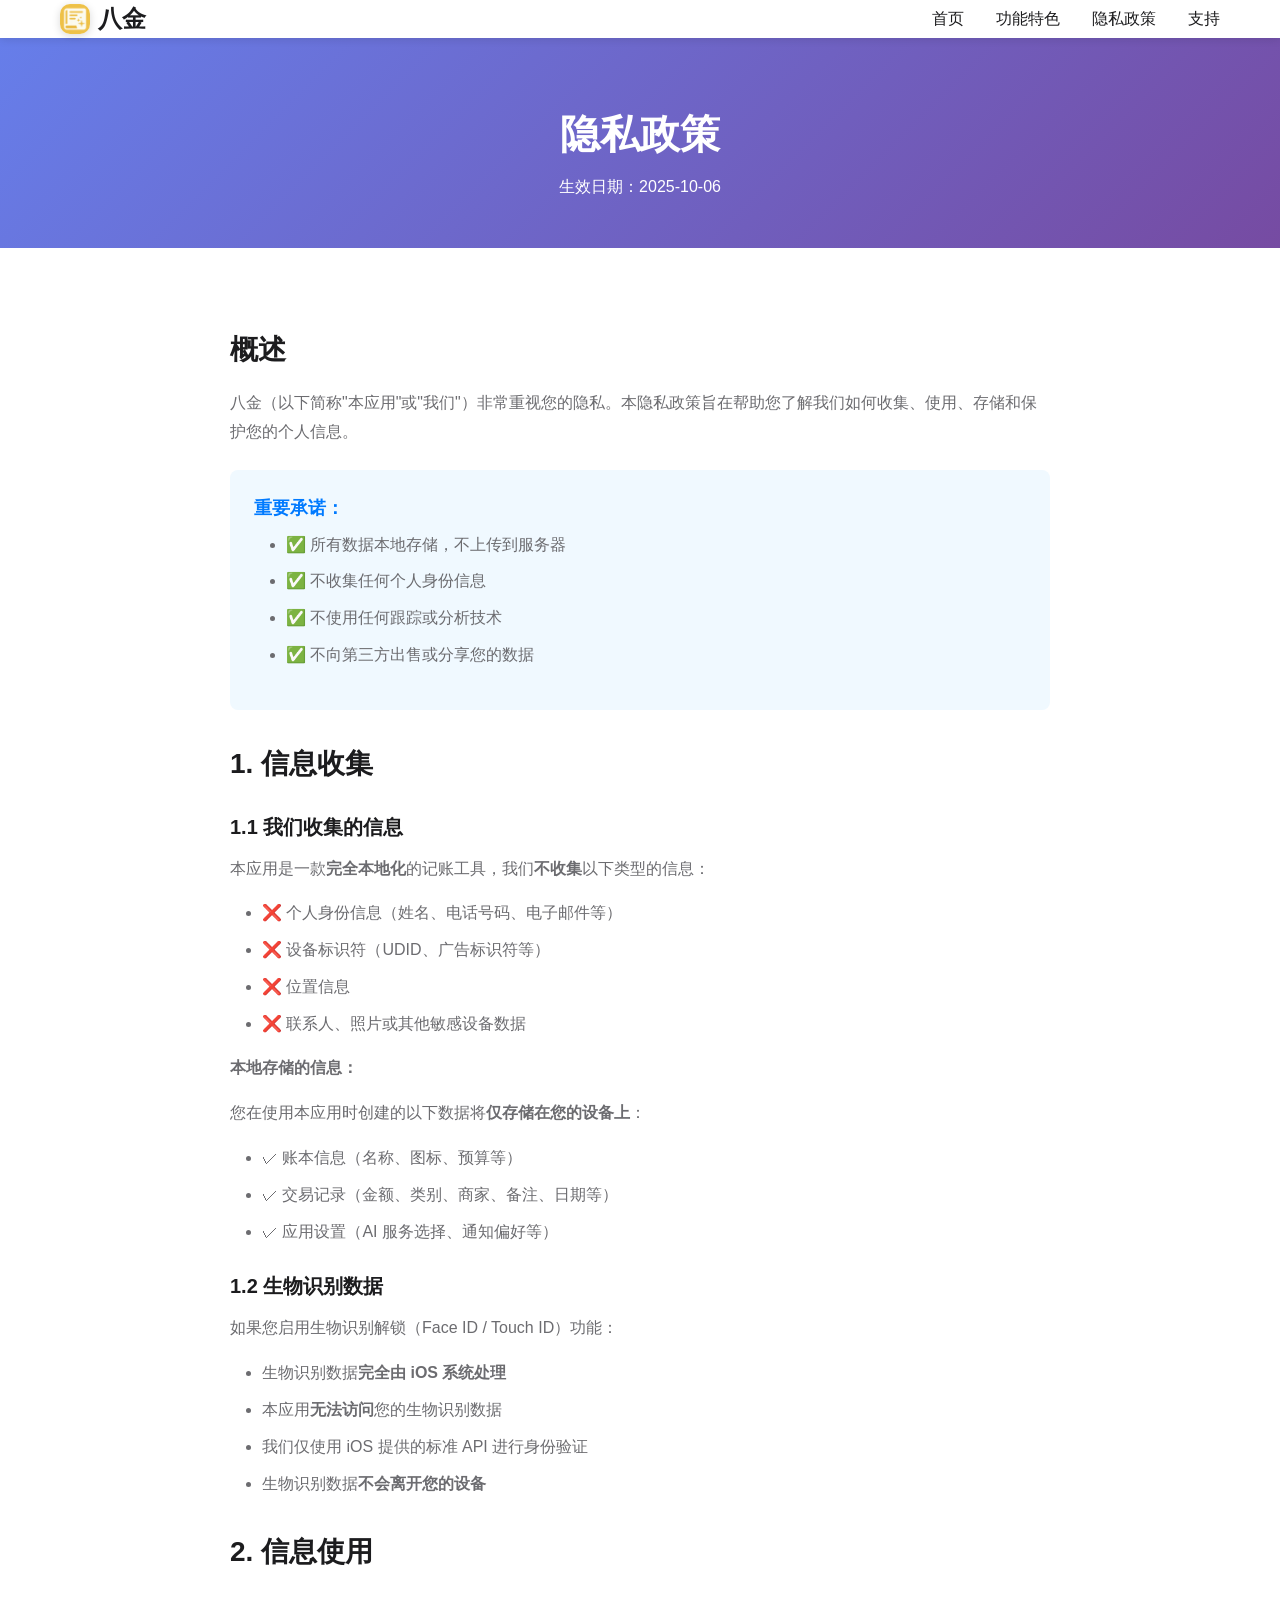
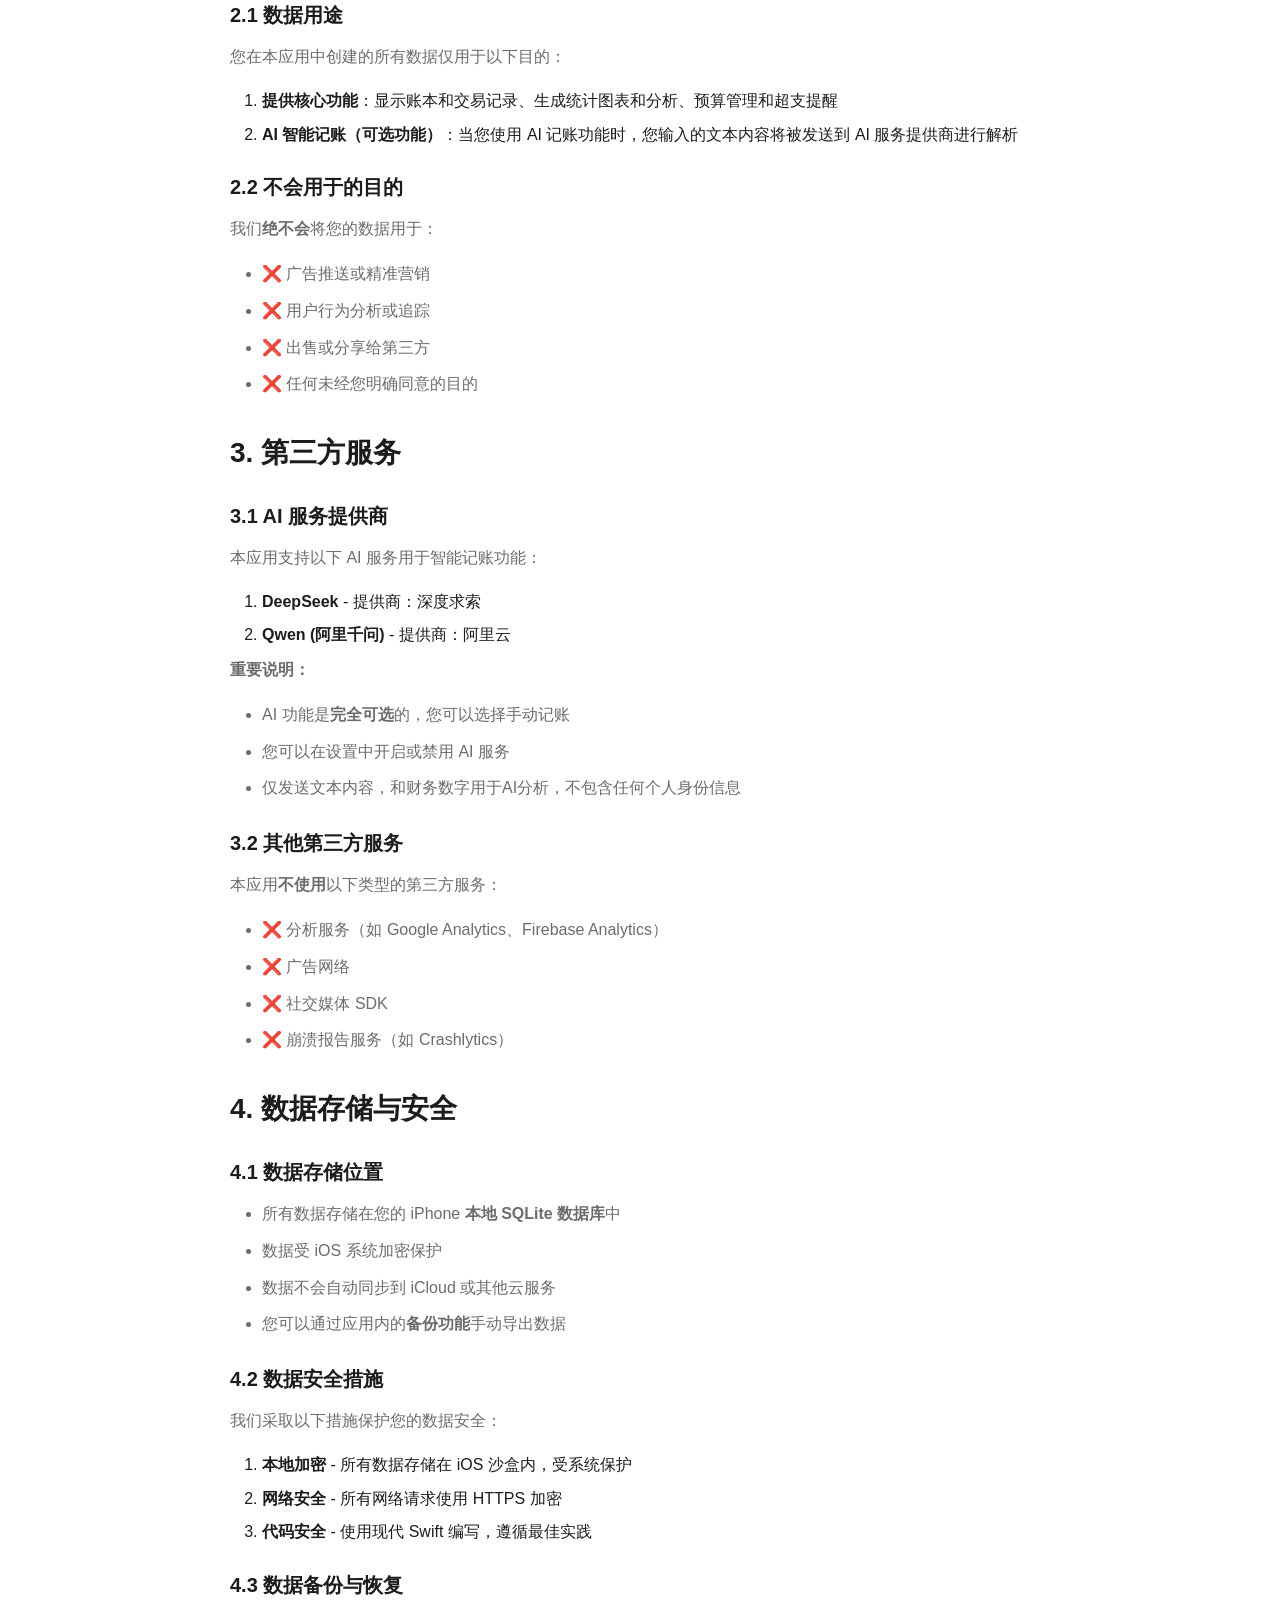
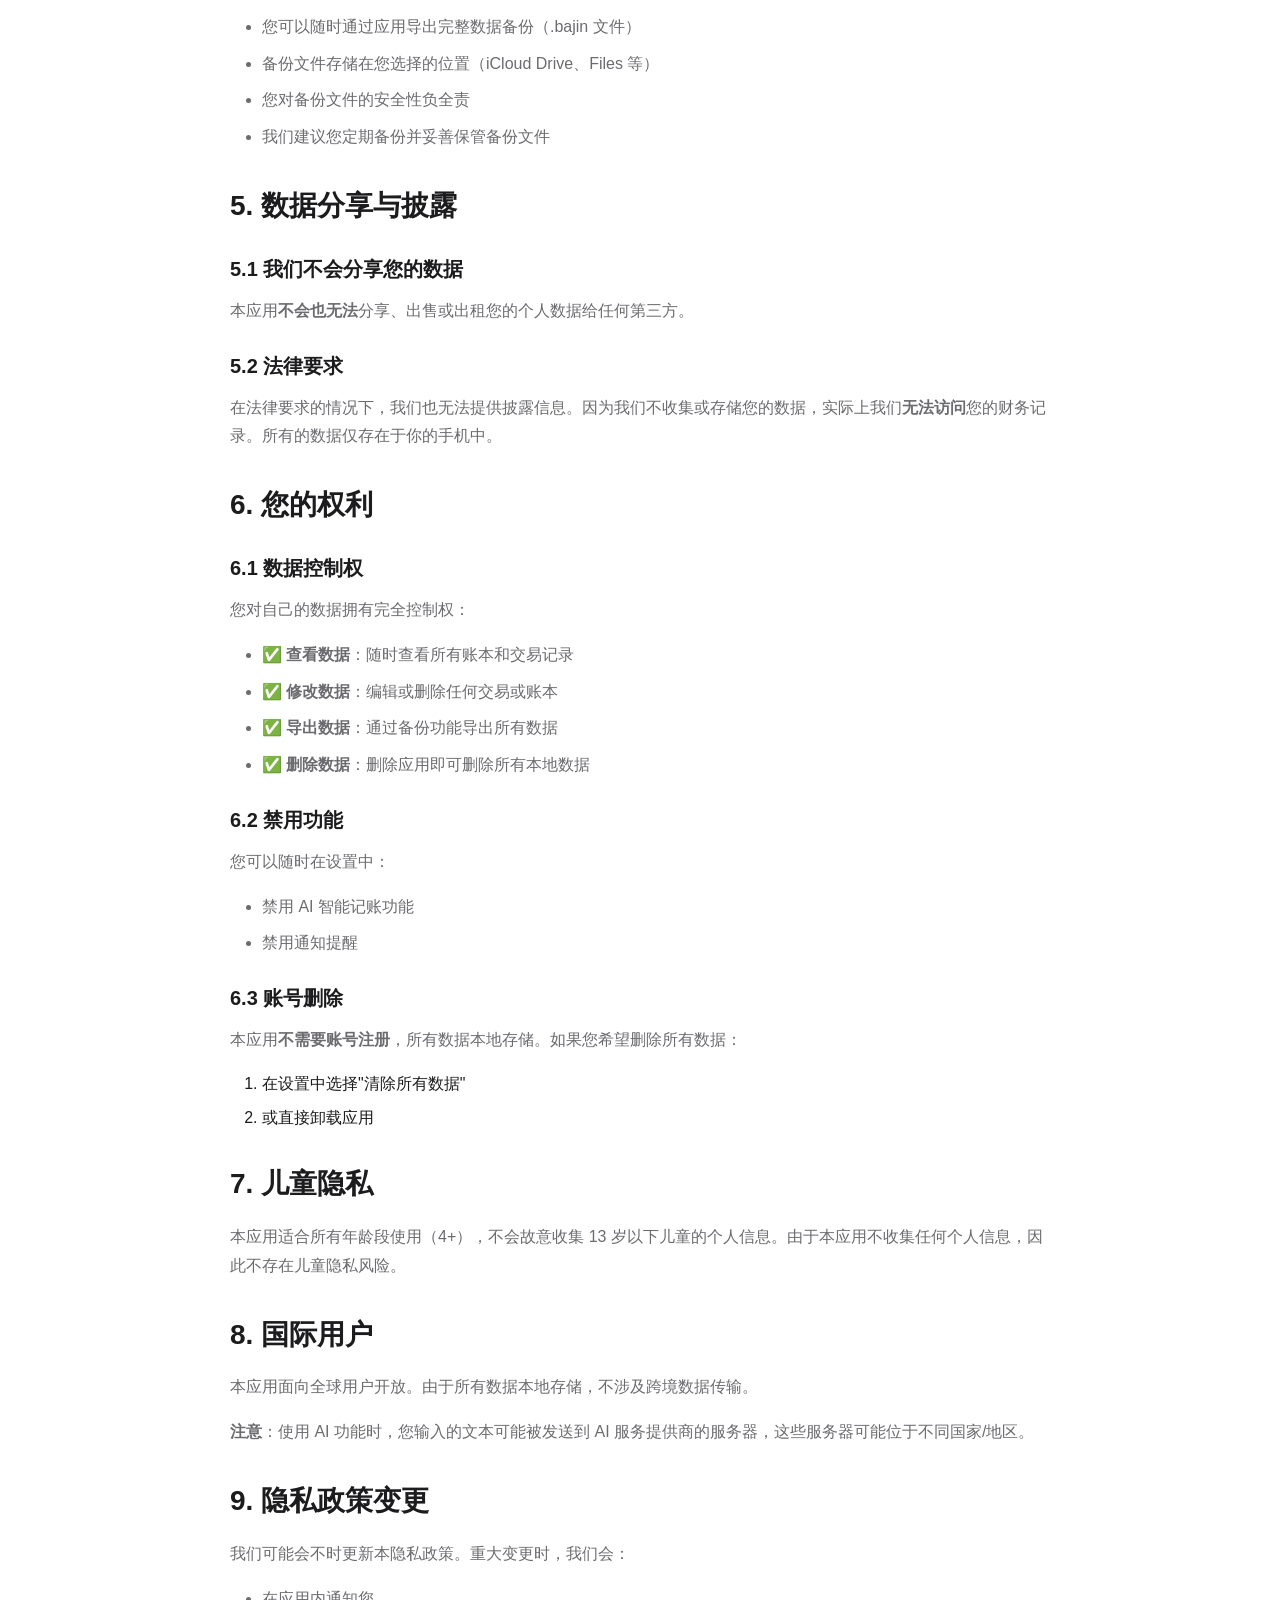
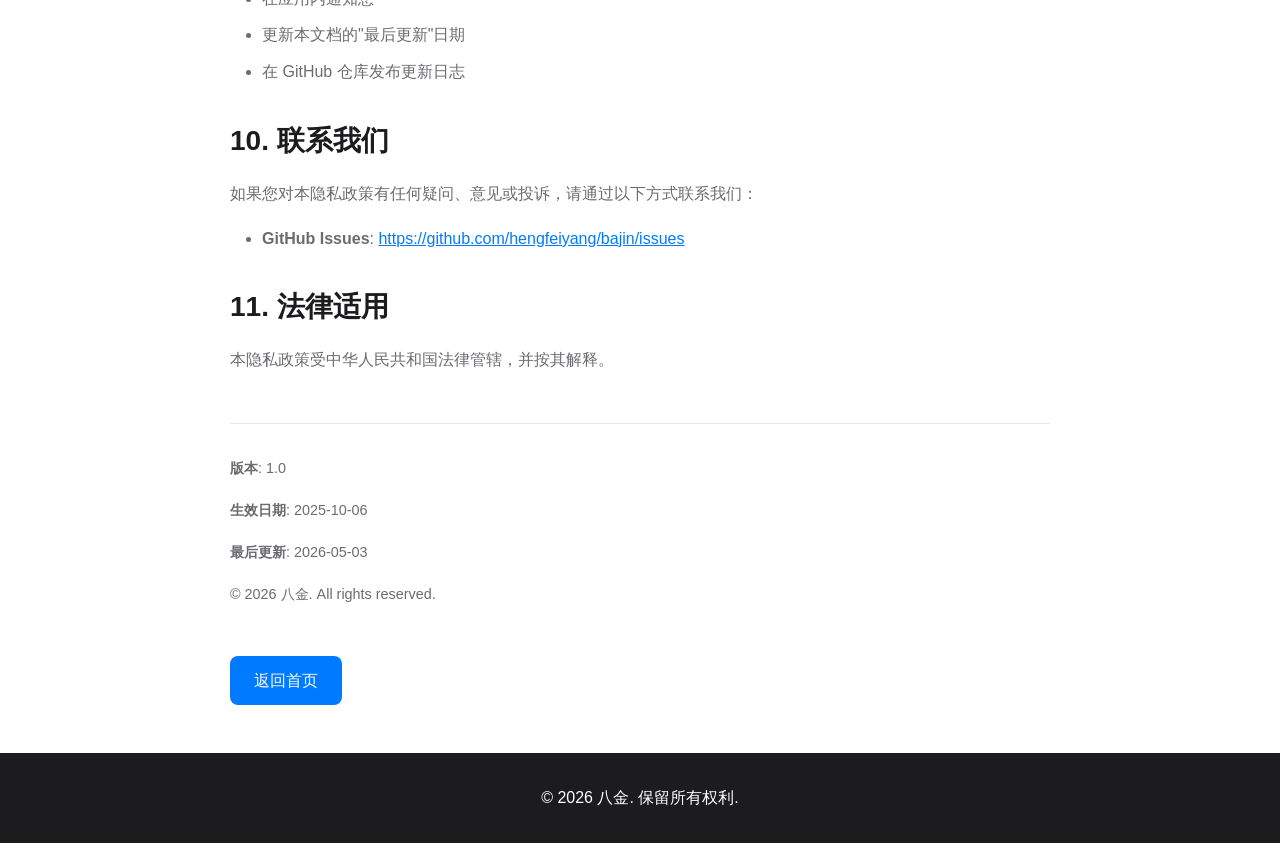
==== commit 782fb4d3: "update privacy" ====
--- a/privacy.html
+++ b/privacy.html
@@ -98,8 +98,7 @@
                 <p>本应用支持以下 AI 服务用于智能记账功能：</p>
                 <ol>
                     <li><strong>DeepSeek</strong> - 提供商：深度求索</li>
-                    <li><strong>Google Gemini</strong> - 提供商：Google LLC</li>
-                    <li><strong>Qwen (通义千问)</strong> - 提供商：阿里云</li>
+                    <li><strong>Qwen (阿里千问)</strong> - 提供商：阿里云</li>
                 </ol>
 
                 <p><strong>重要说明：</strong></p>
@@ -204,8 +203,8 @@
                 <div style="margin-top: 3rem; padding-top: 2rem; border-top: 1px solid #E5E5EA; color: #6C6C70; font-size: 0.9rem;">
                     <p><strong>版本</strong>: 1.0</p>
                     <p><strong>生效日期</strong>: 2025-10-06</p>
-                    <p><strong>最后更新</strong>: 2025-10-06</p>
-                    <p style="margin-top: 1rem;">© 2025 八金. All rights reserved.</p>
+                    <p><strong>最后更新</strong>: 2026-05-03</p>
+                    <p style="margin-top: 1rem;">© 2026 八金. All rights reserved.</p>
                 </div>
 
                 <a href="index.html" class="back-link">返回首页</a>
@@ -215,7 +214,7 @@
 
     <footer>
         <div class="container">
-            <p>&copy; 2025 八金. 保留所有权利.</p>
+            <p>&copy; 2026 八金. 保留所有权利.</p>
         </div>
     </footer>
 </body>
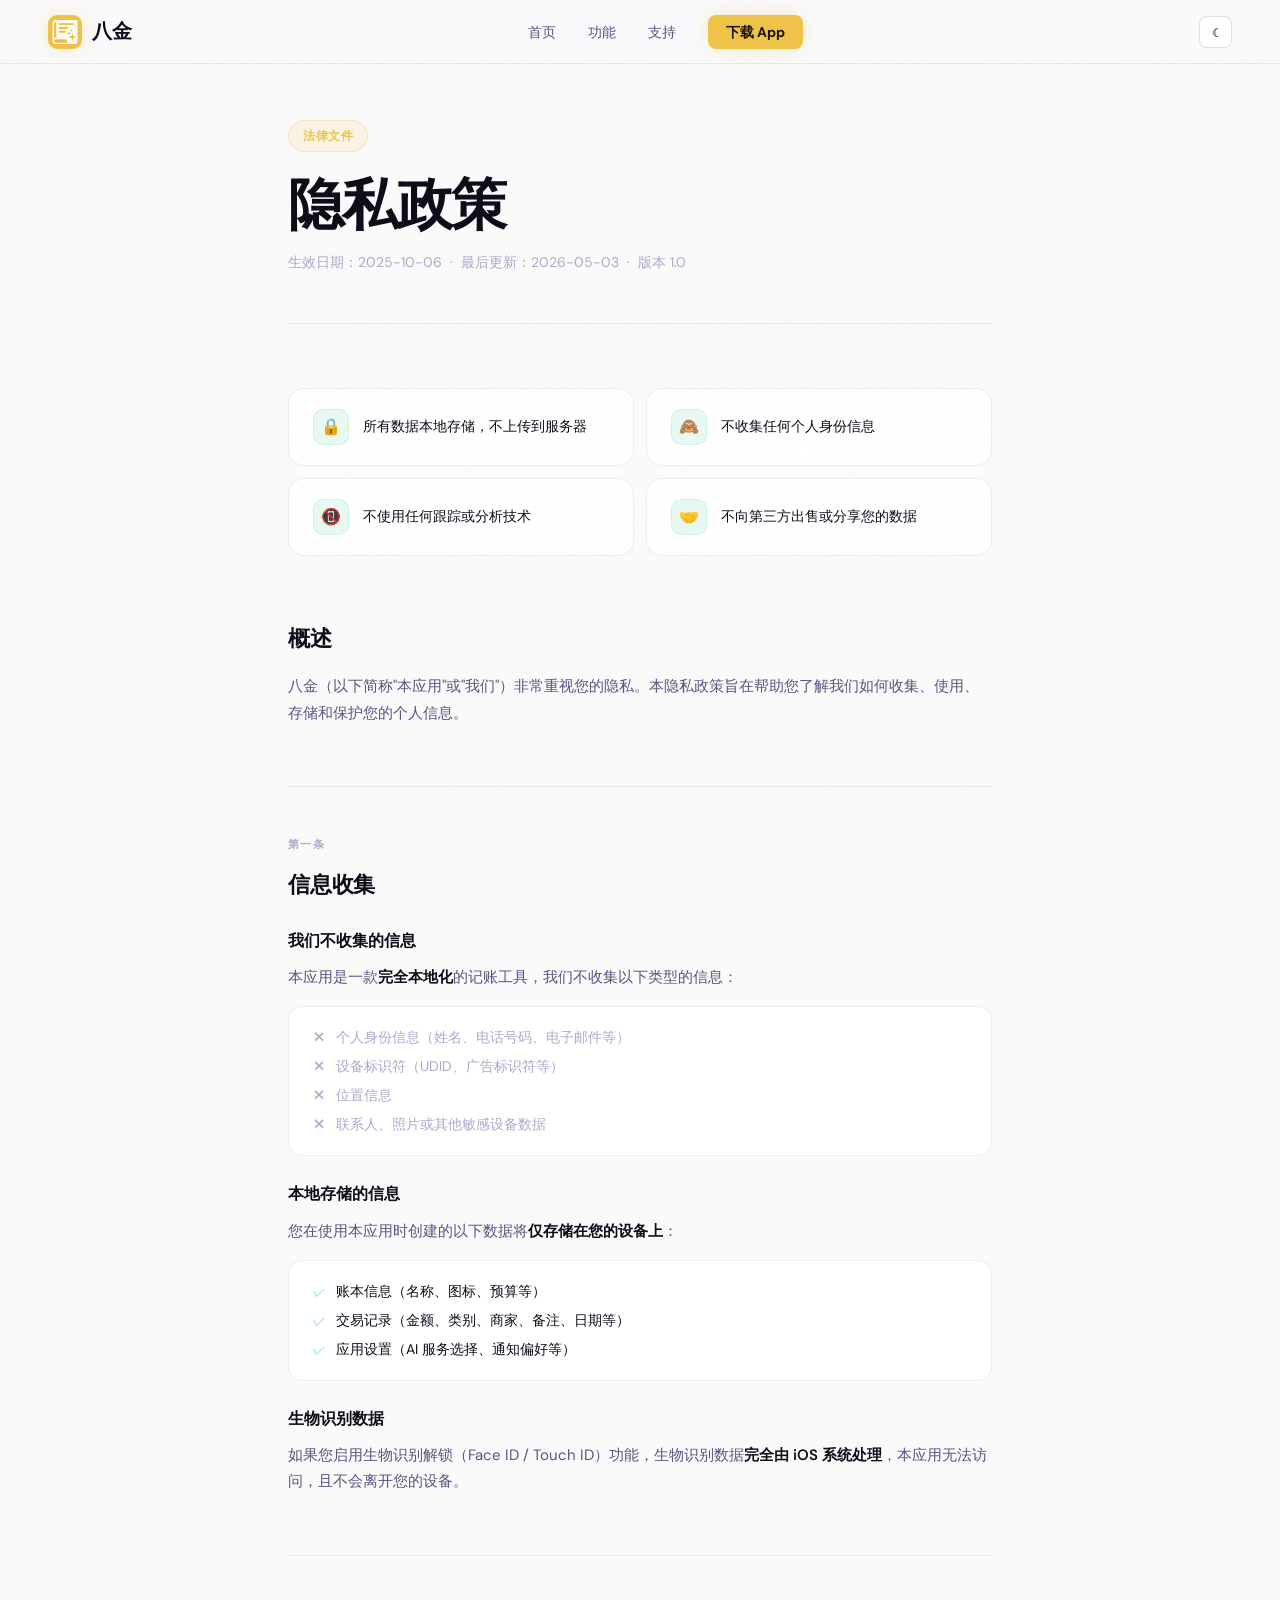
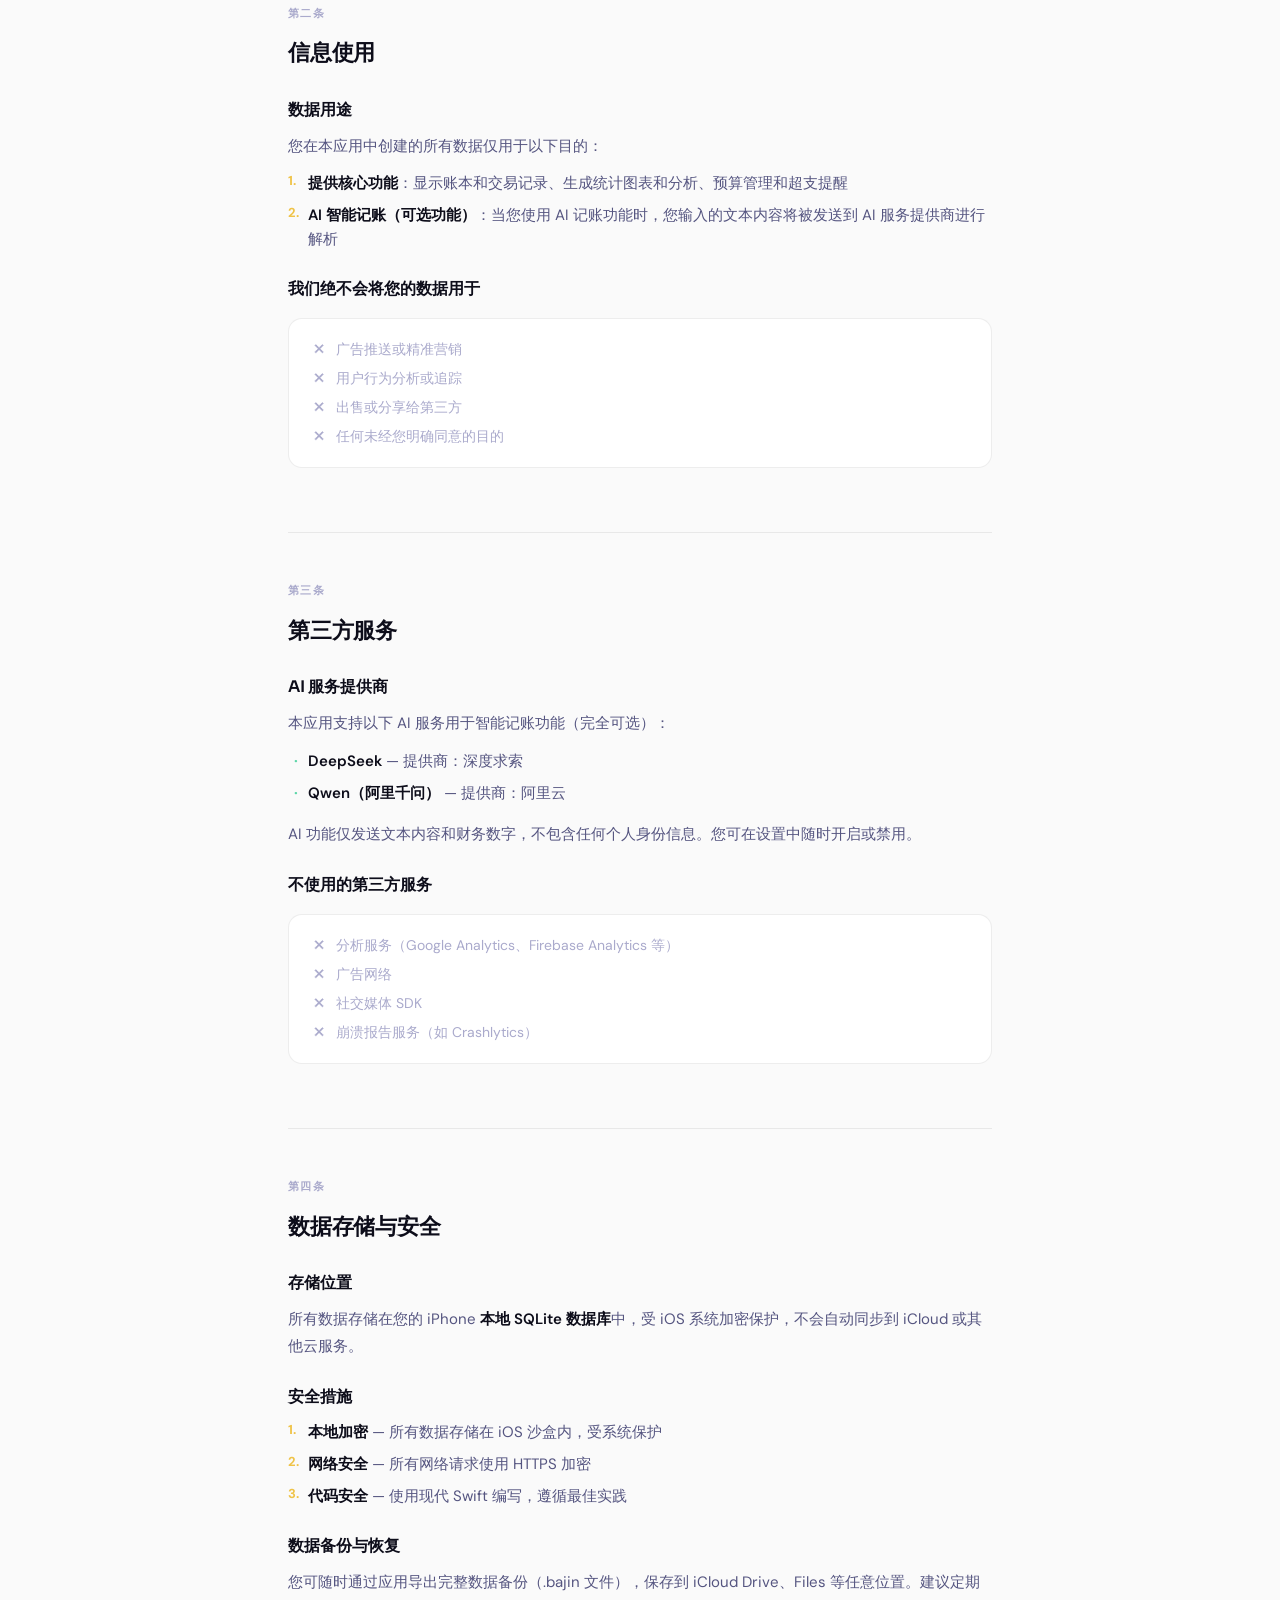
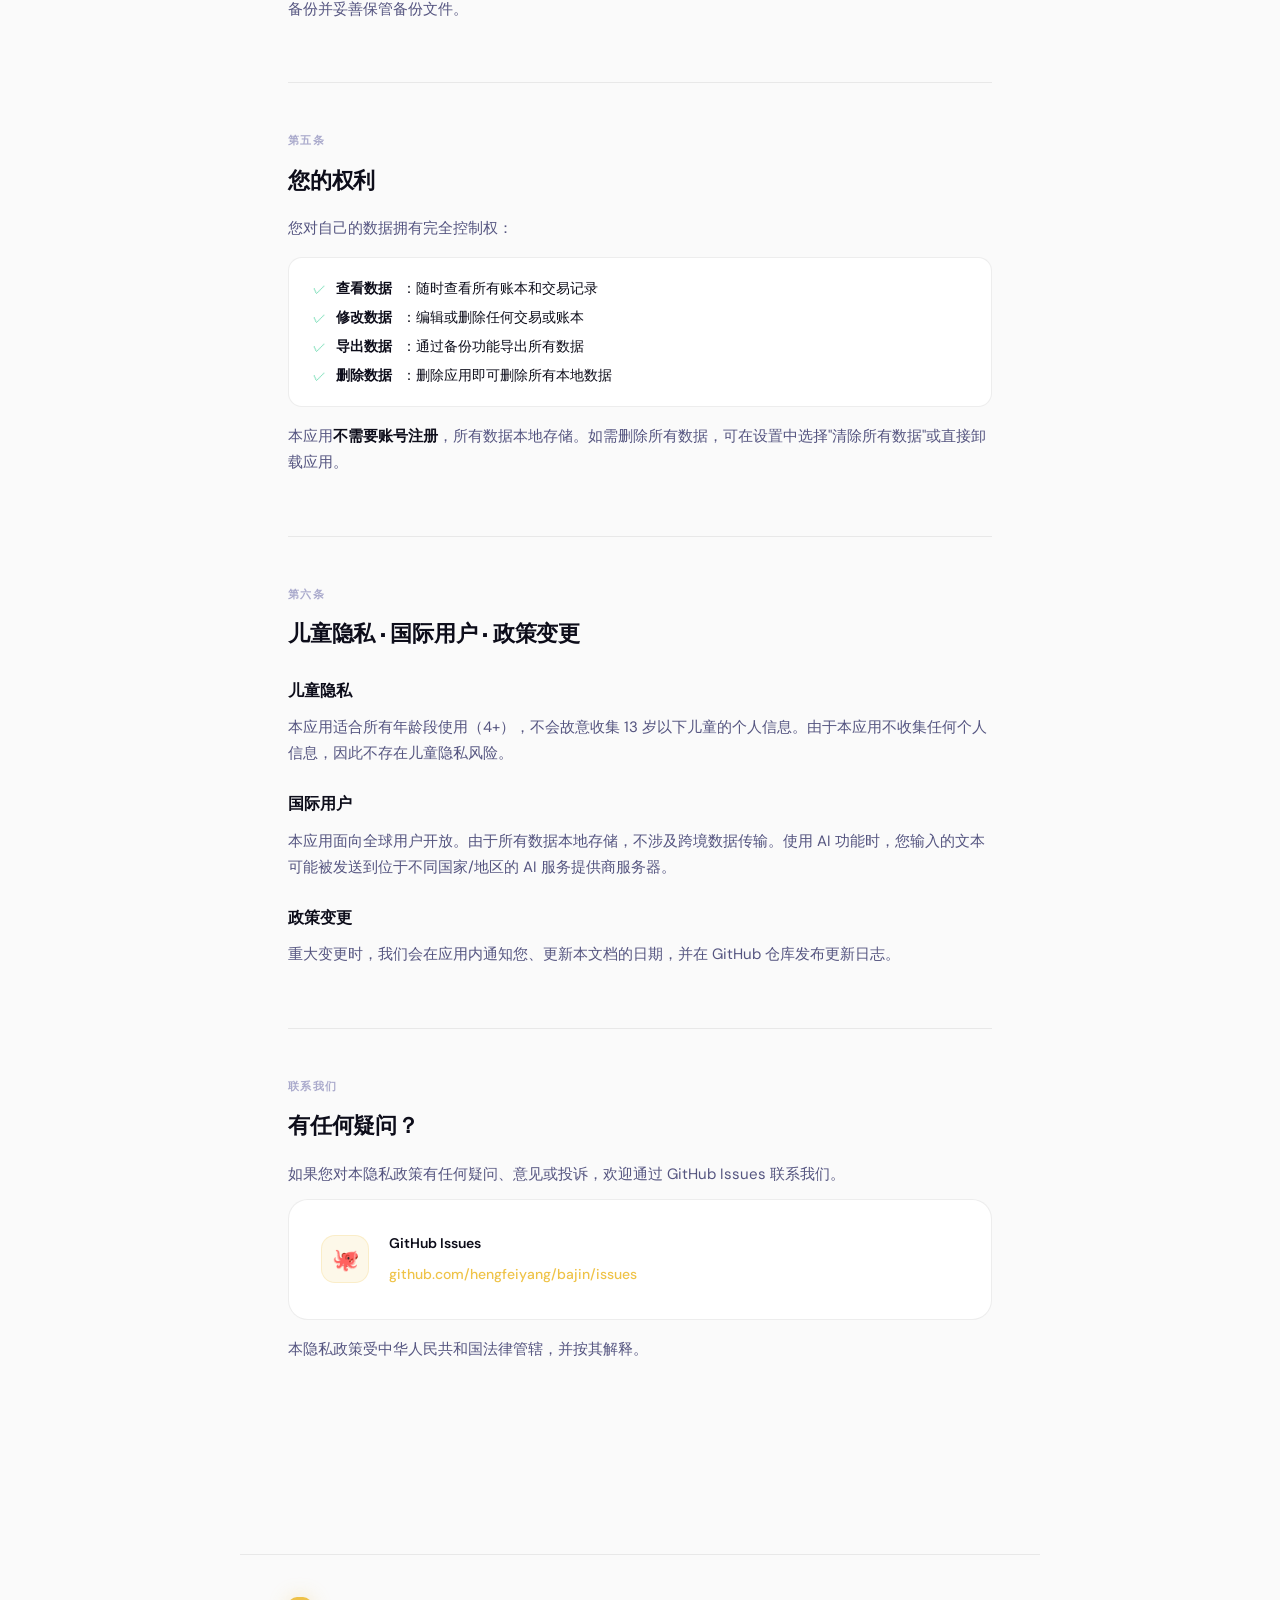
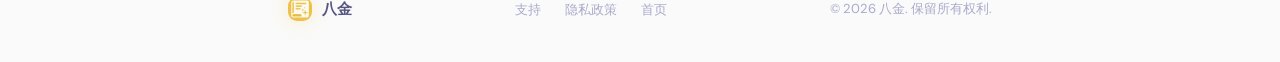
==== commit 96a384d6: "update website" ====
--- a/privacy.html
+++ b/privacy.html
@@ -1,221 +1,218 @@
 <!DOCTYPE html>
 <html lang="zh-CN">
 <head>
-    <meta charset="UTF-8">
-    <meta name="viewport" content="width=device-width, initial-scale=1.0">
-    <meta name="description" content="八金 - AI预算管家隐私政策，了解我们如何保护您的数据">
-    <title>隐私政策 - 八金 AI预算管家</title>
-    <link rel="stylesheet" href="styles.css">
+  <meta charset="UTF-8" />
+  <meta name="viewport" content="width=device-width, initial-scale=1.0" />
+  <title>隐私政策 - 八金</title>
+  <meta name="description" content="八金隐私政策：数据本地存储，不收集个人身份信息，不使用跟踪或广告技术。" />
+  <link rel="icon" type="image/x-icon" href="favicon.ico" />
+  <link rel="preconnect" href="https://fonts.googleapis.com" />
+  <link rel="preconnect" href="https://fonts.gstatic.com" crossorigin />
+  <link href="https://fonts.googleapis.com/css2?family=Sora:wght@300;400;500;600;700;800&family=DM+Sans:ital,opsz,wght@0,9..40,300;0,9..40,400;0,9..40,500;0,9..40,600;1,9..40,300&display=swap" rel="stylesheet" />
+  <script src="site.js"></script>
+  <link rel="stylesheet" href="styles.css" />
 </head>
-<body>
-    <header>
-        <nav class="container">
-            <div class="logo">
-                <img src="logo.png" alt="八金" class="logo-img">
-                <span>八金</span>
-            </div>
-            <ul class="nav-links">
-                <li><a href="index.html">首页</a></li>
-                <li><a href="index.html#features">功能特色</a></li>
-                <li><a href="privacy.html">隐私政策</a></li>
-                <li><a href="support.html">支持</a></li>
-            </ul>
-        </nav>
-    </header>
-
-    <main>
-        <section class="page-header">
-            <div class="container">
-                <h1>隐私政策</h1>
-                <p>生效日期：2025-10-06</p>
-            </div>
-        </section>
-
-        <section class="page-content">
-            <div class="container">
-                <h2>概述</h2>
-                <p>八金（以下简称"本应用"或"我们"）非常重视您的隐私。本隐私政策旨在帮助您了解我们如何收集、使用、存储和保护您的个人信息。</p>
-
-                <div style="background-color: #f0f9ff; padding: 1.5rem; border-radius: 8px; margin: 1.5rem 0;">
-                    <strong style="color: #007AFF; font-size: 1.1rem;">重要承诺：</strong>
-                    <ul style="margin-top: 0.5rem;">
-                        <li>✅ 所有数据本地存储，不上传到服务器</li>
-                        <li>✅ 不收集任何个人身份信息</li>
-                        <li>✅ 不使用任何跟踪或分析技术</li>
-                        <li>✅ 不向第三方出售或分享您的数据</li>
-                    </ul>
-                </div>
-
-                <h2>1. 信息收集</h2>
-
-                <h3>1.1 我们收集的信息</h3>
-                <p>本应用是一款<strong>完全本地化</strong>的记账工具，我们<strong>不收集</strong>以下类型的信息：</p>
-                <ul>
-                    <li>❌ 个人身份信息（姓名、电话号码、电子邮件等）</li>
-                    <li>❌ 设备标识符（UDID、广告标识符等）</li>
-                    <li>❌ 位置信息</li>
-                    <li>❌ 联系人、照片或其他敏感设备数据</li>
-                </ul>
-
-                <p><strong>本地存储的信息：</strong></p>
-                <p>您在使用本应用时创建的以下数据将<strong>仅存储在您的设备上</strong>：</p>
-                <ul>
-                    <li>✓ 账本信息（名称、图标、预算等）</li>
-                    <li>✓ 交易记录（金额、类别、商家、备注、日期等）</li>
-                    <li>✓ 应用设置（AI 服务选择、通知偏好等）</li>
-                </ul>
-
-                <h3>1.2 生物识别数据</h3>
-                <p>如果您启用生物识别解锁（Face ID / Touch ID）功能：</p>
-                <ul>
-                    <li>生物识别数据<strong>完全由 iOS 系统处理</strong></li>
-                    <li>本应用<strong>无法访问</strong>您的生物识别数据</li>
-                    <li>我们仅使用 iOS 提供的标准 API 进行身份验证</li>
-                    <li>生物识别数据<strong>不会离开您的设备</strong></li>
-                </ul>
-
-                <h2>2. 信息使用</h2>
-
-                <h3>2.1 数据用途</h3>
-                <p>您在本应用中创建的所有数据仅用于以下目的：</p>
-                <ol>
-                    <li><strong>提供核心功能</strong>：显示账本和交易记录、生成统计图表和分析、预算管理和超支提醒</li>
-                    <li><strong>AI 智能记账（可选功能）</strong>：当您使用 AI 记账功能时，您输入的文本内容将被发送到 AI 服务提供商进行解析</li>
-                </ol>
-
-                <h3>2.2 不会用于的目的</h3>
-                <p>我们<strong>绝不会</strong>将您的数据用于：</p>
-                <ul>
-                    <li>❌ 广告推送或精准营销</li>
-                    <li>❌ 用户行为分析或追踪</li>
-                    <li>❌ 出售或分享给第三方</li>
-                    <li>❌ 任何未经您明确同意的目的</li>
-                </ul>
-
-                <h2>3. 第三方服务</h2>
-
-                <h3>3.1 AI 服务提供商</h3>
-                <p>本应用支持以下 AI 服务用于智能记账功能：</p>
-                <ol>
-                    <li><strong>DeepSeek</strong> - 提供商：深度求索</li>
-                    <li><strong>Qwen (阿里千问)</strong> - 提供商：阿里云</li>
-                </ol>
-
-                <p><strong>重要说明：</strong></p>
-                <ul>
-                    <li>AI 功能是<strong>完全可选</strong>的，您可以选择手动记账</li>
-                    <li>您可以在设置中开启或禁用 AI 服务</li>
-                    <li>仅发送文本内容，和财务数字用于AI分析，不包含任何个人身份信息</li>
-                </ul>
-
-                <h3>3.2 其他第三方服务</h3>
-                <p>本应用<strong>不使用</strong>以下类型的第三方服务：</p>
-                <ul>
-                    <li>❌ 分析服务（如 Google Analytics、Firebase Analytics）</li>
-                    <li>❌ 广告网络</li>
-                    <li>❌ 社交媒体 SDK</li>
-                    <li>❌ 崩溃报告服务（如 Crashlytics）</li>
-                </ul>
-
-                <h2>4. 数据存储与安全</h2>
-
-                <h3>4.1 数据存储位置</h3>
-                <ul>
-                    <li>所有数据存储在您的 iPhone <strong>本地 SQLite 数据库</strong>中</li>
-                    <li>数据受 iOS 系统加密保护</li>
-                    <li>数据不会自动同步到 iCloud 或其他云服务</li>
-                    <li>您可以通过应用内的<strong>备份功能</strong>手动导出数据</li>
-                </ul>
-
-                <h3>4.2 数据安全措施</h3>
-                <p>我们采取以下措施保护您的数据安全：</p>
-                <ol>
-                    <li><strong>本地加密</strong> - 所有数据存储在 iOS 沙盒内，受系统保护</li>
-                    <li><strong>网络安全</strong> - 所有网络请求使用 HTTPS 加密</li>
-                    <li><strong>代码安全</strong> - 使用现代 Swift 编写，遵循最佳实践</li>
-                </ol>
-
-                <h3>4.3 数据备份与恢复</h3>
-                <ul>
-                    <li>您可以随时通过应用导出完整数据备份（.bajin 文件）</li>
-                    <li>备份文件存储在您选择的位置（iCloud Drive、Files 等）</li>
-                    <li>您对备份文件的安全性负全责</li>
-                    <li>我们建议您定期备份并妥善保管备份文件</li>
-                </ul>
-
-                <h2>5. 数据分享与披露</h2>
-
-                <h3>5.1 我们不会分享您的数据</h3>
-                <p>本应用<strong>不会也无法</strong>分享、出售或出租您的个人数据给任何第三方。</p>
-
-                <h3>5.2 法律要求</h3>
-                <p>在法律要求的情况下，我们也无法提供披露信息。因为我们不收集或存储您的数据，实际上我们<strong>无法访问</strong>您的财务记录。所有的数据仅存在于你的手机中。</p>
-
-                <h2>6. 您的权利</h2>
-
-                <h3>6.1 数据控制权</h3>
-                <p>您对自己的数据拥有完全控制权：</p>
-                <ul>
-                    <li>✅ <strong>查看数据</strong>：随时查看所有账本和交易记录</li>
-                    <li>✅ <strong>修改数据</strong>：编辑或删除任何交易或账本</li>
-                    <li>✅ <strong>导出数据</strong>：通过备份功能导出所有数据</li>
-                    <li>✅ <strong>删除数据</strong>：删除应用即可删除所有本地数据</li>
-                </ul>
-
-                <h3>6.2 禁用功能</h3>
-                <p>您可以随时在设置中：</p>
-                <ul>
-                    <li>禁用 AI 智能记账功能</li>
-                    <li>禁用通知提醒</li>
-                </ul>
-
-                <h3>6.3 账号删除</h3>
-                <p>本应用<strong>不需要账号注册</strong>，所有数据本地存储。如果您希望删除所有数据：</p>
-                <ol>
-                    <li>在设置中选择"清除所有数据"</li>
-                    <li>或直接卸载应用</li>
-                </ol>
-
-                <h2>7. 儿童隐私</h2>
-                <p>本应用适合所有年龄段使用（4+），不会故意收集 13 岁以下儿童的个人信息。由于本应用不收集任何个人信息，因此不存在儿童隐私风险。</p>
-
-                <h2>8. 国际用户</h2>
-                <p>本应用面向全球用户开放。由于所有数据本地存储，不涉及跨境数据传输。</p>
-                <p><strong>注意</strong>：使用 AI 功能时，您输入的文本可能被发送到 AI 服务提供商的服务器，这些服务器可能位于不同国家/地区。</p>
-
-                <h2>9. 隐私政策变更</h2>
-                <p>我们可能会不时更新本隐私政策。重大变更时，我们会：</p>
-                <ul>
-                    <li>在应用内通知您</li>
-                    <li>更新本文档的"最后更新"日期</li>
-                    <li>在 GitHub 仓库发布更新日志</li>
-                </ul>
-
-                <h2>10. 联系我们</h2>
-                <p>如果您对本隐私政策有任何疑问、意见或投诉，请通过以下方式联系我们：</p>
-                <ul>
-                    <li><strong>GitHub Issues</strong>: <a href="https://github.com/hengfeiyang/bajin/issues" style="color: #007AFF;">https://github.com/hengfeiyang/bajin/issues</a></li>
-                </ul>
-
-                <h2>11. 法律适用</h2>
-                <p>本隐私政策受中华人民共和国法律管辖，并按其解释。</p>
-
-                <div style="margin-top: 3rem; padding-top: 2rem; border-top: 1px solid #E5E5EA; color: #6C6C70; font-size: 0.9rem;">
-                    <p><strong>版本</strong>: 1.0</p>
-                    <p><strong>生效日期</strong>: 2025-10-06</p>
-                    <p><strong>最后更新</strong>: 2026-05-03</p>
-                    <p style="margin-top: 1rem;">© 2026 八金. All rights reserved.</p>
-                </div>
-
-                <a href="index.html" class="back-link">返回首页</a>
-            </div>
-        </section>
-    </main>
-
-    <footer>
-        <div class="container">
-            <p>&copy; 2026 八金. 保留所有权利.</p>
-        </div>
-    </footer>
+<body class="privacy-page">
+
+  <nav>
+    <a href="index.html" class="nav-logo">
+      <div class="nav-logo-mark"><img src="logo.png" alt="八金" class="logo-fill" /></div>
+      八金
+    </a>
+    <ul class="nav-links">
+      <li><a href="index.html">首页</a></li>
+      <li><a href="index.html#features">功能</a></li>
+      <li><a href="support.html">支持</a></li>
+      <li><a href="index.html#download" class="nav-cta">下载 App</a></li>
+    </ul>
+    <button id="theme-toggle-btn" class="theme-toggle" type="button" title="切换深色/浅色模式">☀</button>
+  </nav>
+
+  <div class="page-wrap">
+
+    <!-- HERO -->
+    <div class="doc-hero reveal">
+      <div class="doc-label">法律文件</div>
+      <h1 class="doc-title">隐私政策</h1>
+      <p class="doc-meta">生效日期：2025-10-06 &nbsp;·&nbsp; 最后更新：2026-05-03 &nbsp;·&nbsp; 版本 1.0</p>
+    </div>
+
+    <!-- PROMISE CARDS -->
+    <div class="promise-grid reveal">
+      <div class="promise-card">
+        <div class="promise-icon">🔒</div>
+        <div class="promise-text">所有数据本地存储，不上传到服务器</div>
+      </div>
+      <div class="promise-card">
+        <div class="promise-icon">🙈</div>
+        <div class="promise-text">不收集任何个人身份信息</div>
+      </div>
+      <div class="promise-card">
+        <div class="promise-icon">📵</div>
+        <div class="promise-text">不使用任何跟踪或分析技术</div>
+      </div>
+      <div class="promise-card">
+        <div class="promise-icon">🤝</div>
+        <div class="promise-text">不向第三方出售或分享您的数据</div>
+      </div>
+    </div>
+
+    <!-- CONTENT -->
+    <div class="doc-content">
+
+      <!-- 概述 -->
+      <div class="doc-section reveal">
+        <h2>概述</h2>
+        <p>八金（以下简称"本应用"或"我们"）非常重视您的隐私。本隐私政策旨在帮助您了解我们如何收集、使用、存储和保护您的个人信息。</p>
+      </div>
+
+      <div class="doc-divider"></div>
+
+      <!-- 1 -->
+      <div class="doc-section reveal">
+        <div class="doc-section-num">第一条</div>
+        <h2>信息收集</h2>
+        <h3>我们不收集的信息</h3>
+        <p>本应用是一款<strong>完全本地化</strong>的记账工具，我们不收集以下类型的信息：</p>
+        <div class="check-list">
+          <div class="check-item no"><span class="chk">✕</span> 个人身份信息（姓名、电话号码、电子邮件等）</div>
+          <div class="check-item no"><span class="chk">✕</span> 设备标识符（UDID、广告标识符等）</div>
+          <div class="check-item no"><span class="chk">✕</span> 位置信息</div>
+          <div class="check-item no"><span class="chk">✕</span> 联系人、照片或其他敏感设备数据</div>
+        </div>
+        <h3>本地存储的信息</h3>
+        <p>您在使用本应用时创建的以下数据将<strong>仅存储在您的设备上</strong>：</p>
+        <div class="check-list">
+          <div class="check-item yes"><span class="chk">✓</span> 账本信息（名称、图标、预算等）</div>
+          <div class="check-item yes"><span class="chk">✓</span> 交易记录（金额、类别、商家、备注、日期等）</div>
+          <div class="check-item yes"><span class="chk">✓</span> 应用设置（AI 服务选择、通知偏好等）</div>
+        </div>
+        <h3>生物识别数据</h3>
+        <p>如果您启用生物识别解锁（Face ID / Touch ID）功能，生物识别数据<strong>完全由 iOS 系统处理</strong>，本应用无法访问，且不会离开您的设备。</p>
+      </div>
+
+      <div class="doc-divider"></div>
+
+      <!-- 2 -->
+      <div class="doc-section reveal">
+        <div class="doc-section-num">第二条</div>
+        <h2>信息使用</h2>
+        <h3>数据用途</h3>
+        <p>您在本应用中创建的所有数据仅用于以下目的：</p>
+        <ol>
+          <li><strong>提供核心功能</strong>：显示账本和交易记录、生成统计图表和分析、预算管理和超支提醒</li>
+          <li><strong>AI 智能记账（可选功能）</strong>：当您使用 AI 记账功能时，您输入的文本内容将被发送到 AI 服务提供商进行解析</li>
+        </ol>
+        <h3>我们绝不会将您的数据用于</h3>
+        <div class="check-list">
+          <div class="check-item no"><span class="chk">✕</span> 广告推送或精准营销</div>
+          <div class="check-item no"><span class="chk">✕</span> 用户行为分析或追踪</div>
+          <div class="check-item no"><span class="chk">✕</span> 出售或分享给第三方</div>
+          <div class="check-item no"><span class="chk">✕</span> 任何未经您明确同意的目的</div>
+        </div>
+      </div>
+
+      <div class="doc-divider"></div>
+
+      <!-- 3 -->
+      <div class="doc-section reveal">
+        <div class="doc-section-num">第三条</div>
+        <h2>第三方服务</h2>
+        <h3>AI 服务提供商</h3>
+        <p>本应用支持以下 AI 服务用于智能记账功能（完全可选）：</p>
+        <ul>
+          <li><strong>DeepSeek</strong> — 提供商：深度求索</li>
+          <li><strong>Qwen（阿里千问）</strong> — 提供商：阿里云</li>
+        </ul>
+        <p>AI 功能仅发送文本内容和财务数字，不包含任何个人身份信息。您可在设置中随时开启或禁用。</p>
+        <h3>不使用的第三方服务</h3>
+        <div class="check-list">
+          <div class="check-item no"><span class="chk">✕</span> 分析服务（Google Analytics、Firebase Analytics 等）</div>
+          <div class="check-item no"><span class="chk">✕</span> 广告网络</div>
+          <div class="check-item no"><span class="chk">✕</span> 社交媒体 SDK</div>
+          <div class="check-item no"><span class="chk">✕</span> 崩溃报告服务（如 Crashlytics）</div>
+        </div>
+      </div>
+
+      <div class="doc-divider"></div>
+
+      <!-- 4 -->
+      <div class="doc-section reveal">
+        <div class="doc-section-num">第四条</div>
+        <h2>数据存储与安全</h2>
+        <h3>存储位置</h3>
+        <p>所有数据存储在您的 iPhone <strong>本地 SQLite 数据库</strong>中，受 iOS 系统加密保护，不会自动同步到 iCloud 或其他云服务。</p>
+        <h3>安全措施</h3>
+        <ol>
+          <li><strong>本地加密</strong> — 所有数据存储在 iOS 沙盒内，受系统保护</li>
+          <li><strong>网络安全</strong> — 所有网络请求使用 HTTPS 加密</li>
+          <li><strong>代码安全</strong> — 使用现代 Swift 编写，遵循最佳实践</li>
+        </ol>
+        <h3>数据备份与恢复</h3>
+        <p>您可随时通过应用导出完整数据备份（.bajin 文件），保存到 iCloud Drive、Files 等任意位置。建议定期备份并妥善保管备份文件。</p>
+      </div>
+
+      <div class="doc-divider"></div>
+
+      <!-- 5 -->
+      <div class="doc-section reveal">
+        <div class="doc-section-num">第五条</div>
+        <h2>您的权利</h2>
+        <p>您对自己的数据拥有完全控制权：</p>
+        <div class="check-list">
+          <div class="check-item yes"><span class="chk">✓</span> <strong>查看数据</strong>：随时查看所有账本和交易记录</div>
+          <div class="check-item yes"><span class="chk">✓</span> <strong>修改数据</strong>：编辑或删除任何交易或账本</div>
+          <div class="check-item yes"><span class="chk">✓</span> <strong>导出数据</strong>：通过备份功能导出所有数据</div>
+          <div class="check-item yes"><span class="chk">✓</span> <strong>删除数据</strong>：删除应用即可删除所有本地数据</div>
+        </div>
+        <p>本应用<strong>不需要账号注册</strong>，所有数据本地存储。如需删除所有数据，可在设置中选择"清除所有数据"或直接卸载应用。</p>
+      </div>
+
+      <div class="doc-divider"></div>
+
+      <!-- 6 -->
+      <div class="doc-section reveal">
+        <div class="doc-section-num">第六条</div>
+        <h2>儿童隐私 · 国际用户 · 政策变更</h2>
+        <h3>儿童隐私</h3>
+        <p>本应用适合所有年龄段使用（4+），不会故意收集 13 岁以下儿童的个人信息。由于本应用不收集任何个人信息，因此不存在儿童隐私风险。</p>
+        <h3>国际用户</h3>
+        <p>本应用面向全球用户开放。由于所有数据本地存储，不涉及跨境数据传输。使用 AI 功能时，您输入的文本可能被发送到位于不同国家/地区的 AI 服务提供商服务器。</p>
+        <h3>政策变更</h3>
+        <p>重大变更时，我们会在应用内通知您、更新本文档的日期，并在 GitHub 仓库发布更新日志。</p>
+      </div>
+
+      <div class="doc-divider"></div>
+
+      <!-- 联系 -->
+      <div class="doc-section reveal">
+        <div class="doc-section-num">联系我们</div>
+        <h2>有任何疑问？</h2>
+        <p>如果您对本隐私政策有任何疑问、意见或投诉，欢迎通过 GitHub Issues 联系我们。</p>
+        <div class="contact-card">
+          <div class="contact-icon">🐙</div>
+          <div>
+            <div class="contact-title">GitHub Issues</div>
+            <a href="https://github.com/hengfeiyang/bajin/issues" class="contact-link" target="_blank" rel="noopener">github.com/hengfeiyang/bajin/issues</a>
+          </div>
+        </div>
+        <p class="legal-note">本隐私政策受中华人民共和国法律管辖，并按其解释。</p>
+      </div>
+
+    </div>
+  </div>
+
+  <footer>
+    <a href="index.html" class="footer-logo">
+      <div class="nav-logo-mark footer-logo-mark"><img src="logo.png" alt="八金" class="logo-fill rounded" /></div>
+      八金
+    </a>
+    <ul class="footer-links">
+      <li><a href="support.html">支持</a></li>
+      <li><a href="privacy.html">隐私政策</a></li>
+      <li><a href="index.html">首页</a></li>
+    </ul>
+    <div class="footer-copy">© 2026 八金. 保留所有权利.</div>
+  </footer>
 </body>
 </html>
--- a/styles.css
+++ b/styles.css
@@ -1,684 +1,2093 @@
+/* Home page */
 :root {
-    --primary-color: #007AFF;
-    --secondary-color: #5856D6;
-    --text-primary: #1C1C1E;
-    --text-secondary: #6C6C70;
-    --bg-primary: #FFFFFF;
-    --bg-secondary: #F2F2F7;
-    --border-color: #E5E5EA;
-    --success-color: #34C759;
-    --warning-color: #FF9500;
-    --shadow: 0 2px 8px rgba(0, 0, 0, 0.1);
-    --shadow-lg: 0 4px 16px rgba(0, 0, 0, 0.12);
-}
-
-* {
-    margin: 0;
-    padding: 0;
-    box-sizing: border-box;
-}
-
-body {
-    font-family: -apple-system, BlinkMacSystemFont, 'Segoe UI', 'PingFang SC', 'Hiragino Sans GB', 'Microsoft YaHei', sans-serif;
-    line-height: 1.6;
-    color: var(--text-primary);
-    background-color: var(--bg-primary);
-}
-
-.container {
-    max-width: 1200px;
-    margin: 0 auto;
-    padding: 0 20px;
-}
-
-/* Header */
-header {
-    background-color: var(--bg-primary);
-    box-shadow: var(--shadow);
-    position: sticky;
-    top: 0;
-    z-index: 1000;
-}
-
-nav {
-    display: flex;
-    justify-content: space-between;
-    align-items: center;
-    padding: 1rem 20px;
-}
-
-.logo {
-    font-size: 1.5rem;
-    font-weight: 700;
-    color: var(--text-primary);
-    display: flex;
-    align-items: center;
-    gap: 0.5rem;
-}
-
-.logo-img {
-    width: 30px;
-    height: 30px;
-    border-radius: 10px;
-    box-shadow: 0 2px 8px rgba(0, 0, 0, 0.15);
-}
-
-.hero-logo {
-    width: 120px;
-    height: 120px;
-    border-radius: 28px;
-    box-shadow: 0 8px 24px rgba(0, 0, 0, 0.2);
-    margin-bottom: 1.5rem;
-}
-
-.nav-links {
-    display: flex;
-    list-style: none;
-    gap: 2rem;
-}
-
-.nav-links a {
-    text-decoration: none;
-    color: var(--text-primary);
-    font-weight: 500;
-    transition: color 0.3s;
-}
-
-.nav-links a:hover {
-    color: var(--primary-color);
-}
-
-/* Hero Section */
-.hero {
-    background: linear-gradient(135deg, #667eea 0%, #764ba2 100%);
-    color: white;
-    padding: 6rem 0;
-    text-align: center;
-}
-
-.hero-content h1 {
-    font-size: 3rem;
-    margin-bottom: 1rem;
-    font-weight: 700;
-}
-
-.hero-subtitle {
-    font-size: 1.25rem;
-    margin-bottom: 2rem;
-    opacity: 0.95;
-}
-
-.app-icon {
-    font-size: 6rem;
-    margin: 2rem 0;
-    filter: drop-shadow(0 4px 8px rgba(0, 0, 0, 0.2));
-}
-
-.cta-buttons {
-    display: flex;
-    gap: 1rem;
-    justify-content: center;
-    flex-wrap: wrap;
-}
-
-.btn {
-    display: inline-block;
-    padding: 0.875rem 2rem;
-    border-radius: 12px;
-    text-decoration: none;
-    font-weight: 600;
-    transition: all 0.3s;
-    border: none;
-    cursor: pointer;
-}
-
-.btn-primary {
-    background-color: white;
-    color: var(--primary-color);
-}
-
-.btn-primary:hover {
-    transform: translateY(-2px);
-    box-shadow: var(--shadow-lg);
-}
-
-.btn-secondary {
-    background-color: rgba(255, 255, 255, 0.2);
-    color: white;
-    border: 2px solid white;
-}
-
-.btn-secondary:hover {
-    background-color: rgba(255, 255, 255, 0.3);
-}
-
-/* Features Section */
-.features {
-    padding: 5rem 0;
-    background-color: var(--bg-secondary);
-}
-
-.features h2 {
-    text-align: center;
-    font-size: 2.5rem;
-    margin-bottom: 3rem;
-    color: var(--text-primary);
-}
-
-.features-grid {
-    display: grid;
-    grid-template-columns: repeat(auto-fit, minmax(300px, 1fr));
-    gap: 2rem;
-}
-
-.feature-card {
-    background-color: var(--bg-primary);
-    padding: 2rem;
-    border-radius: 16px;
-    box-shadow: var(--shadow);
-    text-align: center;
-    transition: transform 0.3s, box-shadow 0.3s;
-}
-
-.feature-card:hover {
-    transform: translateY(-4px);
-    box-shadow: var(--shadow-lg);
-}
-
-.feature-icon {
-    font-size: 3rem;
-    margin-bottom: 1rem;
-}
-
-.feature-card h3 {
-    font-size: 1.5rem;
-    margin-bottom: 0.75rem;
-    color: var(--text-primary);
-}
-
-.feature-card p {
-    color: var(--text-secondary);
-    line-height: 1.7;
-}
-
-/* About Section */
-.about {
-    padding: 5rem 0;
-    background-color: var(--bg-primary);
-}
-
-.about h2 {
-    text-align: center;
-    font-size: 2.5rem;
-    margin-bottom: 3rem;
-}
-
-.about-content {
-    max-width: 800px;
-    margin: 0 auto;
-}
-
-.about-content > p {
-    font-size: 1.125rem;
-    line-height: 1.8;
-    color: var(--text-secondary);
-    margin-bottom: 2rem;
-    text-align: center;
-}
-
-.about-features {
-    display: grid;
-    grid-template-columns: repeat(auto-fit, minmax(250px, 1fr));
-    gap: 2rem;
-    margin-top: 3rem;
-}
-
-.about-item {
-    padding: 1.5rem;
-    background-color: var(--bg-secondary);
-    border-radius: 12px;
-}
-
-.about-item strong {
-    display: block;
-    font-size: 1.25rem;
-    margin-bottom: 0.5rem;
-    color: var(--text-primary);
-}
-
-.about-item p {
-    color: var(--text-secondary);
-}
-
-/* Requirements Section */
-.requirements {
-    padding: 4rem 0;
-    background-color: var(--bg-secondary);
-}
-
-.requirements h2 {
-    text-align: center;
-    font-size: 2.5rem;
-    margin-bottom: 2rem;
-}
-
-.requirements-list {
-    max-width: 600px;
-    margin: 0 auto;
-    list-style: none;
-}
-
-.requirements-list li {
-    padding: 1rem;
-    margin-bottom: 0.75rem;
-    background-color: var(--bg-primary);
-    border-radius: 8px;
-    box-shadow: var(--shadow);
-    font-size: 1.125rem;
-}
-
-.requirements-list li:before {
-    content: "✓ ";
-    color: var(--success-color);
-    font-weight: bold;
-    margin-right: 0.5rem;
-}
-
-/* Contact Section */
-.contact {
-    padding: 5rem 0;
-    background-color: var(--bg-primary);
-    text-align: center;
-}
-
-.contact h2 {
-    font-size: 2.5rem;
-    margin-bottom: 1rem;
-}
-
-.contact p {
-    font-size: 1.125rem;
-    color: var(--text-secondary);
-    margin-bottom: 2rem;
-}
-
-.contact-links {
-    display: flex;
-    gap: 1rem;
-    justify-content: center;
-    flex-wrap: wrap;
-}
-
-.contact .btn-secondary {
-    background-color: var(--bg-secondary);
-    color: var(--primary-color);
-    border: 2px solid var(--border-color);
-}
-
-.contact .btn-secondary:hover {
-    background-color: var(--primary-color);
-    color: white;
-    border-color: var(--primary-color);
-}
-
-/* Footer */
-footer {
-    background-color: var(--text-primary);
-    color: white;
-    padding: 2rem 0;
-    text-align: center;
-}
-
-footer .container {
-    display: flex;
-    flex-direction: column;
-    align-items: center;
-    gap: 1rem;
-}
-
-.footer-links {
-    display: flex;
-    gap: 2rem;
-}
-
-.footer-links a {
-    color: white;
-    text-decoration: none;
-    opacity: 0.8;
-    transition: opacity 0.3s;
-}
-
-.footer-links a:hover {
-    opacity: 1;
-}
-
-/* Responsive Design */
-@media (max-width: 768px) {
+      --bg: #09090f;
+      --bg2: #0e0e1a;
+      --surface: #13131f;
+      --surface2: #1a1a2e;
+      --border: rgba(255,255,255,0.07);
+      --border2: rgba(255,255,255,0.12);
+      --text: #f0f0f8;
+      --text2: #9090b0;
+      --text3: #5a5a7a;
+      --nav-bg: rgba(9, 9, 15, 0.80);
+      --accent: #efc348;
+      --accent2: #5dd6a8;
+      --accent3: #f5d47a;
+      --glow: rgba(239, 195, 72, 0.28);
+      --font-display: 'Sora', sans-serif;
+      --font-body: 'DM Sans', sans-serif;
+    }
+
+    *, *::before, *::after { box-sizing: border-box; margin: 0; padding: 0; }
+
+    html { scroll-behavior: smooth; }
+
+    body {
+      background: var(--bg);
+      color: var(--text);
+      font-family: var(--font-body);
+      font-size: 16px;
+      line-height: 1.6;
+      overflow-x: hidden;
+      -webkit-font-smoothing: antialiased;
+    }
+
+    /* ── NOISE OVERLAY ── */
+    body::before {
+      content: '';
+      position: fixed;
+      inset: 0;
+      background-image: url("data:image/svg+xml,%3Csvg viewBox='0 0 256 256' xmlns='http://www.w3.org/2000/svg'%3E%3Cfilter id='n'%3E%3CfeTurbulence type='fractalNoise' baseFrequency='0.9' numOctaves='4' stitchTiles='stitch'/%3E%3C/filter%3E%3Crect width='100%25' height='100%25' filter='url(%23n)' opacity='0.03'/%3E%3C/svg%3E");
+      pointer-events: none;
+      z-index: 1000;
+      opacity: 0.4;
+    }
+
+    /* ── NAV ── */
+    nav {
+      position: fixed;
+      top: 0; left: 0; right: 0;
+      z-index: 100;
+      padding: 0 48px;
+      height: 64px;
+      display: flex;
+      align-items: center;
+      justify-content: space-between;
+      background: var(--nav-bg);
+      backdrop-filter: blur(20px);
+      -webkit-backdrop-filter: blur(20px);
+      border-bottom: 1px solid var(--border);
+      transition: background 0.3s;
+    }
+
+    .nav-logo {
+      display: flex;
+      align-items: center;
+      gap: 10px;
+      font-family: var(--font-display);
+      font-weight: 700;
+      font-size: 20px;
+      color: var(--text);
+      text-decoration: none;
+    }
+
+    .nav-logo-mark {
+      width: 34px;
+      height: 34px;
+      border-radius: 9px;
+      overflow: hidden;
+      box-shadow: 0 0 20px var(--glow);
+      flex-shrink: 0;
+    }
+    .nav-logo-mark img {
+      width: 100%; height: 100%;
+      object-fit: cover;
+      display: block;
+    }
+
     .nav-links {
-        gap: 1rem;
-        font-size: 0.9rem;
-    }
-
-    .hero-content h1 {
-        font-size: 2rem;
-    }
-
-    .hero-subtitle {
-        font-size: 1rem;
-    }
-
-    .app-icon {
-        font-size: 4rem;
-    }
-
-    .features h2,
-    .about h2,
-    .requirements h2,
-    .contact h2 {
-        font-size: 2rem;
-    }
-
-    .features-grid {
+      display: flex;
+      align-items: center;
+      gap: 32px;
+      list-style: none;
+    }
+
+    .nav-links a {
+      color: var(--text2);
+      text-decoration: none;
+      font-size: 14px;
+      font-weight: 500;
+      transition: color 0.2s;
+    }
+
+    .nav-links a:hover { color: var(--text); }
+
+    .nav-cta {
+      background: var(--accent);
+      color: #1a1200 !important;
+      padding: 8px 18px;
+      border-radius: 8px;
+      font-weight: 700 !important;
+      transition: opacity 0.2s, transform 0.2s !important;
+      box-shadow: 0 0 20px var(--glow);
+    }
+
+    .nav-cta:hover { opacity: 0.85; transform: translateY(-1px); }
+
+    /* ── HERO ── */
+    .hero {
+      min-height: 100vh;
+      display: flex;
+      align-items: center;
+      justify-content: center;
+      position: relative;
+      overflow: hidden;
+      padding: 120px 0 80px;
+    }
+
+    .hero-split {
+      display: grid;
+      grid-template-columns: 1fr auto;
+      align-items: center;
+      gap: 80px;
+      width: 100%;
+    }
+
+    @media (max-width: 900px) {
+      .hero-split {
         grid-template-columns: 1fr;
-    }
-
-    .about-features {
-        grid-template-columns: 1fr;
-    }
-
-    footer .container {
+      }
+      .hero-split .hero-mockup-wrap {
+        display: none;
+      }
+    }
+
+    /* gradient mesh background */
+    .hero-mesh {
+      position: absolute;
+      inset: 0;
+      pointer-events: none;
+      overflow: hidden;
+    }
+
+    .hero-mesh::before {
+      content: '';
+      position: absolute;
+      width: 800px; height: 800px;
+      top: -200px; left: 50%;
+      transform: translateX(-50%);
+      background: radial-gradient(ellipse, rgba(239,195,72,0.15) 0%, transparent 70%);
+      animation: pulse 6s ease-in-out infinite;
+    }
+
+    .hero-mesh::after {
+      content: '';
+      position: absolute;
+      width: 600px; height: 600px;
+      bottom: -100px; right: -100px;
+      background: radial-gradient(ellipse, rgba(93,214,168,0.1) 0%, transparent 70%);
+      animation: pulse 8s ease-in-out infinite reverse;
+    }
+
+    @keyframes pulse {
+      0%, 100% { transform: translateX(-50%) scale(1); opacity: 1; }
+      50% { transform: translateX(-50%) scale(1.1); opacity: 0.7; }
+    }
+
+    .hero-content {
+      text-align: left;
+      max-width: 600px;
+      position: relative;
+      z-index: 1;
+    }
+
+    .hero-badge {
+      display: inline-flex;
+      align-items: center;
+      gap: 8px;
+      background: rgba(239,195,72,0.12);
+      border: 1px solid rgba(239,195,72,0.3);
+      border-radius: 100px;
+      padding: 6px 16px;
+      font-size: 13px;
+      font-weight: 500;
+      color: #efc348;
+      margin-bottom: 32px;
+      animation: fadeUp 0.6s ease forwards;
+    }
+
+    .hero-badge-dot {
+      width: 6px; height: 6px;
+      border-radius: 50%;
+      background: var(--accent2);
+      animation: blink 2s ease-in-out infinite;
+    }
+
+    @keyframes blink {
+      0%, 100% { opacity: 1; }
+      50% { opacity: 0.3; }
+    }
+
+    .hero-title {
+      font-family: var(--font-display);
+      font-size: clamp(48px, 7vw, 88px);
+      font-weight: 800;
+      line-height: 1.05;
+      letter-spacing: -0.03em;
+      margin-bottom: 24px;
+      animation: fadeUp 0.6s 0.1s ease both;
+    }
+
+    .hero-title .grad {
+      background: linear-gradient(135deg, var(--text) 0%, #efc348 60%, #5dd6a8 100%);
+      -webkit-background-clip: text;
+      -webkit-text-fill-color: transparent;
+      background-clip: text;
+    }
+
+    .mobile-only { display: none; }
+
+    .hero-sub {
+      font-size: 20px;
+      color: var(--text2);
+      line-height: 1.6;
+      max-width: 560px;
+      margin: 0 0 40px;
+      font-weight: 300;
+      animation: fadeUp 0.6s 0.2s ease both;
+    }
+
+    .hero-actions {
+      display: flex;
+      gap: 12px;
+      justify-content: center;
+      flex-wrap: wrap;
+      animation: fadeUp 0.6s 0.3s ease both;
+    }
+
+    .btn-primary {
+      display: inline-flex;
+      align-items: center;
+      gap: 10px;
+      background: var(--accent);
+      color: #1a1200;
+      padding: 14px 28px;
+      border-radius: 12px;
+      font-weight: 700;
+      font-size: 16px;
+      text-decoration: none;
+      transition: all 0.2s;
+      box-shadow: 0 4px 40px var(--glow);
+    }
+
+    .btn-primary:hover {
+      transform: translateY(-2px);
+      box-shadow: 0 8px 50px var(--glow);
+      opacity: 0.9;
+    }
+
+    .btn-ghost {
+      display: inline-flex;
+      align-items: center;
+      gap: 10px;
+      background: var(--surface);
+      color: var(--text);
+      padding: 14px 28px;
+      border-radius: 12px;
+      font-weight: 500;
+      font-size: 16px;
+      text-decoration: none;
+      border: 1px solid var(--border2);
+      transition: all 0.2s;
+    }
+
+    .btn-ghost:hover {
+      background: var(--surface2);
+      border-color: rgba(255,255,255,0.2);
+      transform: translateY(-2px);
+    }
+
+    .hero-price-note {
+      margin-top: 20px;
+      font-size: 13px;
+      color: var(--text3);
+      animation: fadeUp 0.6s 0.4s ease both;
+    }
+
+    .hero-price-note strong { color: var(--accent2); font-weight: 600; }
+
+    /* ── HERO MOCKUP ── */
+    .hero-mockup-wrap {
+      position: relative;
+      z-index: 1;
+      margin-top: 72px;
+      animation: fadeUp 0.8s 0.5s ease both;
+    }
+
+    .phone-frame {
+      width: 280px;
+      margin: 0 auto;
+      background: var(--surface);
+      border-radius: 44px;
+      border: 1.5px solid var(--border2);
+      padding: 12px;
+      box-shadow:
+        0 0 0 1px var(--border),
+        0 40px 120px rgba(0,0,0,0.6),
+        0 0 80px var(--glow);
+      position: relative;
+    }
+
+    .phone-inner {
+      border-radius: 36px;
+      overflow: hidden;
+      background: var(--bg2);
+      aspect-ratio: 9/19;
+      position: relative;
+    }
+
+    /* ── APP UI MOCKUP ── */
+    .app-ui {
+      padding: 24px 16px;
+      height: 100%;
+      display: flex;
+      flex-direction: column;
+      gap: 16px;
+    }
+
+    .app-header {
+      display: flex;
+      justify-content: space-between;
+      align-items: center;
+    }
+
+    .app-header-left { font-size: 11px; color: var(--text3); }
+    .app-header-title { font-family: var(--font-display); font-size: 13px; font-weight: 700; color: var(--text); }
+
+    .app-avatar {
+      width: 28px; height: 28px;
+      border-radius: 50%;
+      background: linear-gradient(135deg, var(--accent), var(--accent3));
+    }
+
+    /* Budget Ring */
+    .budget-ring-section {
+      display: flex;
+      flex-direction: column;
+      align-items: center;
+      gap: 8px;
+    }
+
+    .ring-container {
+      position: relative;
+      width: 110px;
+      height: 110px;
+    }
+
+    .ring-svg {
+      width: 100%;
+      height: 100%;
+      transform: rotate(-90deg);
+    }
+
+    .ring-bg { fill: none; stroke: var(--surface2); stroke-width: 8; }
+    .ring-fill {
+      fill: none;
+      stroke-width: 8;
+      stroke-linecap: round;
+      stroke: url(#ringGrad);
+      stroke-dasharray: 283;
+      stroke-dashoffset: 85;
+      animation: ringFill 1.5s 1s ease both;
+    }
+
+    @keyframes ringFill {
+      from { stroke-dashoffset: 283; }
+      to { stroke-dashoffset: 85; }
+    }
+
+    .ring-center {
+      position: absolute;
+      inset: 0;
+      display: flex;
+      flex-direction: column;
+      align-items: center;
+      justify-content: center;
+    }
+
+    .ring-pct {
+      font-family: var(--font-display);
+      font-size: 20px;
+      font-weight: 800;
+      color: var(--text);
+      line-height: 1;
+    }
+
+    .ring-label { font-size: 8px; color: var(--text3); }
+
+    .budget-meta {
+      display: flex;
+      gap: 20px;
+    }
+
+    .budget-meta-item { text-align: center; }
+    .budget-meta-num { font-family: var(--font-display); font-size: 14px; font-weight: 700; color: var(--text); }
+    .budget-meta-lbl { font-size: 8px; color: var(--text3); }
+
+    /* Categories */
+    .categories { display: flex; flex-direction: column; gap: 6px; }
+
+    .cat-row {
+      display: flex;
+      align-items: center;
+      gap: 8px;
+    }
+
+    .cat-icon {
+      width: 24px; height: 24px;
+      border-radius: 6px;
+      display: flex; align-items: center; justify-content: center;
+      font-size: 11px;
+      flex-shrink: 0;
+    }
+
+    .cat-info { flex: 1; }
+    .cat-name { font-size: 9px; font-weight: 600; color: var(--text2); }
+    .cat-bar-wrap { height: 3px; background: var(--surface2); border-radius: 2px; margin-top: 2px; overflow: hidden; }
+    .cat-bar { height: 100%; border-radius: 2px; }
+    .cat-amount { font-size: 9px; font-weight: 600; color: var(--text); }
+
+    /* AI Card */
+    .ai-card {
+      background: rgba(239,195,72,0.08);
+      border: 1px solid rgba(239,195,72,0.18);
+      border-radius: 12px;
+      padding: 10px 12px;
+      display: flex;
+      gap: 8px;
+      align-items: flex-start;
+    }
+
+    .ai-icon {
+      width: 20px; height: 20px;
+      border-radius: 6px;
+      background: linear-gradient(135deg, var(--accent), var(--accent3));
+      display: flex; align-items: center; justify-content: center;
+      font-size: 9px;
+      flex-shrink: 0;
+    }
+
+    .ai-text { font-size: 8px; color: var(--text2); line-height: 1.4; }
+    .ai-text strong { color: var(--text); font-weight: 600; display: block; margin-bottom: 2px; }
+
+    /* ── SECTION SHARED ── */
+    section { position: relative; }
+
+    .section-inner {
+      max-width: 1100px;
+      margin: 0 auto;
+      padding: 0 48px;
+    }
+
+    .section-label {
+      font-size: 12px;
+      font-weight: 600;
+      letter-spacing: 0.12em;
+      text-transform: uppercase;
+      color: var(--accent);
+      margin-bottom: 16px;
+    }
+
+    .section-title {
+      font-family: var(--font-display);
+      font-size: clamp(32px, 4vw, 52px);
+      font-weight: 800;
+      letter-spacing: -0.02em;
+      line-height: 1.1;
+      margin-bottom: 16px;
+    }
+
+    .section-sub {
+      font-size: 18px;
+      color: var(--text2);
+      font-weight: 300;
+      max-width: 520px;
+      line-height: 1.6;
+    }
+
+    /* ── PROBLEMS ── */
+    .problems {
+      padding: 100px 0;
+      border-top: 1px solid var(--border);
+    }
+
+    .problems-grid {
+      display: grid;
+      grid-template-columns: repeat(3, 1fr);
+      gap: 1px;
+      background: var(--border);
+      border: 1px solid var(--border);
+      border-radius: 20px;
+      overflow: hidden;
+      margin-top: 64px;
+    }
+
+    .problem-cell {
+      background: var(--surface);
+      padding: 36px 32px;
+      transition: background 0.2s;
+    }
+
+    .problem-cell:hover { background: var(--surface2); }
+
+    .problem-icon {
+      font-size: 28px;
+      margin-bottom: 16px;
+      filter: grayscale(0.3);
+    }
+
+    .problem-title {
+      font-family: var(--font-display);
+      font-size: 17px;
+      font-weight: 700;
+      color: var(--text);
+      margin-bottom: 8px;
+    }
+
+    .problem-desc {
+      font-size: 14px;
+      color: var(--text2);
+      line-height: 1.6;
+    }
+
+    /* ── FEATURES ── */
+    .features {
+      padding: 100px 0;
+      border-top: 1px solid var(--border);
+    }
+
+    .features-header {
+      display: flex;
+      justify-content: space-between;
+      align-items: flex-end;
+      margin-bottom: 64px;
+      gap: 32px;
+    }
+
+    .feature-cards {
+      display: grid;
+      grid-template-columns: repeat(3, 1fr);
+      gap: 16px;
+    }
+
+    .feature-card {
+      background: var(--surface);
+      border: 1px solid var(--border);
+      border-radius: 20px;
+      padding: 32px;
+      transition: all 0.3s;
+      position: relative;
+      overflow: hidden;
+    }
+
+    .feature-card::before {
+      content: '';
+      position: absolute;
+      inset: 0;
+      border-radius: 20px;
+      opacity: 0;
+      transition: opacity 0.3s;
+      background: radial-gradient(ellipse at top left, var(--glow), transparent 60%);
+    }
+
+    .feature-card:hover::before { opacity: 1; }
+    .feature-card:hover { border-color: var(--border2); transform: translateY(-4px); }
+
+    .feature-card.wide {
+      grid-column: span 2;
+    }
+
+    .feature-icon-wrap {
+      width: 44px; height: 44px;
+      border-radius: 12px;
+      display: flex; align-items: center; justify-content: center;
+      font-size: 20px;
+      margin-bottom: 20px;
+    }
+
+    .feature-icon-wrap.purple { background: oklch(65% 0.25 280 / 0.15); border: 1px solid rgba(239,195,72,0.18); }
+    .feature-icon-wrap.green { background: rgba(93,214,168,0.12); border: 1px solid rgba(93,214,168,0.2); }
+    .feature-icon-wrap.pink { background: rgba(239,195,72,0.18); border: 1px solid rgba(239,195,72,0.25); }
+
+    .feature-card-title {
+      font-family: var(--font-display);
+      font-size: 20px;
+      font-weight: 700;
+      margin-bottom: 10px;
+    }
+
+    .feature-card-desc {
+      font-size: 14px;
+      color: var(--text2);
+      line-height: 1.7;
+    }
+
+    .feature-tag {
+      display: inline-block;
+      margin-top: 16px;
+      font-size: 11px;
+      font-weight: 600;
+      color: var(--accent2);
+      background: rgba(93,214,168,0.12);
+      border: 1px solid rgba(93,214,168,0.2);
+      padding: 3px 10px;
+      border-radius: 100px;
+    }
+
+    /* AI Chat Demo */
+    .ai-demo {
+      margin-top: 20px;
+      display: flex;
+      flex-direction: column;
+      gap: 10px;
+    }
+
+    .chat-bubble {
+      padding: 10px 14px;
+      border-radius: 14px;
+      font-size: 13px;
+      max-width: 85%;
+      line-height: 1.5;
+    }
+
+    .chat-user {
+      background: var(--surface2);
+      border: 1px solid var(--border2);
+      color: var(--text);
+      align-self: flex-end;
+      border-radius: 14px 14px 4px 14px;
+    }
+
+    .chat-ai {
+      background: rgba(239,195,72,0.12);
+      border: 1px solid rgba(239,195,72,0.18);
+      color: var(--text2);
+      align-self: flex-start;
+      border-radius: 14px 14px 14px 4px;
+    }
+
+    .chat-ai strong { color: var(--accent2); }
+
+    /* ── PRICING ── */
+    .pricing {
+      padding: 100px 0;
+      border-top: 1px solid var(--border);
+    }
+
+    .pricing-header {
+      text-align: center;
+      margin-bottom: 64px;
+    }
+
+    .pricing-header .section-sub { margin: 0 auto; }
+
+    .pricing-cards {
+      display: grid;
+      grid-template-columns: 1fr 1fr;
+      gap: 16px;
+      max-width: 720px;
+      margin: 0 auto;
+    }
+
+    .pricing-card {
+      background: var(--surface);
+      border: 1px solid var(--border);
+      border-radius: 24px;
+      padding: 40px 36px;
+      position: relative;
+      transition: all 0.3s;
+    }
+
+    .pricing-card:hover { border-color: var(--border2); }
+
+    .pricing-card.featured {
+      border-color: rgba(239,195,72,0.4);
+      background: linear-gradient(145deg, rgba(239,195,72,0.08), var(--surface));
+      box-shadow: 0 0 60px rgba(239,195,72,0.12);
+    }
+
+    .pricing-badge {
+      position: absolute;
+      top: -12px; left: 50%;
+      transform: translateX(-50%);
+      background: linear-gradient(90deg, var(--accent), var(--accent3));
+      color: #1a1200;
+      font-size: 11px;
+      font-weight: 700;
+      letter-spacing: 0.08em;
+      text-transform: uppercase;
+      padding: 4px 14px;
+      border-radius: 100px;
+      white-space: nowrap;
+    }
+
+    .pricing-tier {
+      font-size: 13px;
+      font-weight: 600;
+      color: var(--text3);
+      text-transform: uppercase;
+      letter-spacing: 0.1em;
+      margin-bottom: 16px;
+    }
+
+    .pricing-price {
+      display: flex;
+      align-items: baseline;
+      gap: 4px;
+      margin-bottom: 8px;
+    }
+
+    .pricing-currency {
+      font-family: var(--font-display);
+      font-size: 24px;
+      font-weight: 700;
+      color: var(--text);
+    }
+
+    .pricing-amount {
+      font-family: var(--font-display);
+      font-size: 56px;
+      font-weight: 800;
+      color: var(--text);
+      line-height: 1;
+    }
+
+    .pricing-period {
+      font-size: 14px;
+      color: var(--text3);
+    }
+
+    .pricing-alt {
+      font-size: 12px;
+      color: var(--accent2);
+      margin-bottom: 32px;
+    }
+
+    .pricing-divider {
+      height: 1px;
+      background: var(--border);
+      margin: 24px 0;
+    }
+
+    .pricing-features-list {
+      list-style: none;
+      display: flex;
+      flex-direction: column;
+      gap: 12px;
+      margin-bottom: 32px;
+    }
+
+    .pricing-features-list li {
+      display: flex;
+      gap: 10px;
+      font-size: 14px;
+      color: var(--text2);
+      align-items: flex-start;
+    }
+
+    .pricing-features-list li .check {
+      color: var(--accent2);
+      font-size: 15px;
+      flex-shrink: 0;
+      margin-top: 1px;
+    }
+
+    .btn-pricing-primary {
+      display: block;
+      text-align: center;
+      background: var(--accent);
+      color: #1a1200;
+      padding: 14px;
+      border-radius: 12px;
+      font-weight: 700;
+      font-size: 15px;
+      text-decoration: none;
+      transition: all 0.2s;
+      box-shadow: 0 4px 30px var(--glow);
+    }
+
+    .btn-pricing-primary:hover { opacity: 0.85; transform: translateY(-2px); }
+
+    .btn-pricing-ghost {
+      display: block;
+      text-align: center;
+      background: transparent;
+      color: var(--text2);
+      padding: 14px;
+      border-radius: 12px;
+      font-weight: 500;
+      font-size: 15px;
+      text-decoration: none;
+      border: 1px solid var(--border2);
+      transition: all 0.2s;
+    }
+
+    .btn-pricing-ghost:hover { background: var(--surface2); color: var(--text); }
+
+    .pricing-note {
+      text-align: center;
+      margin-top: 24px;
+      font-size: 12px;
+      color: var(--text3);
+    }
+
+    /* ── WHY BAJIN ── */
+    .why {
+      padding: 100px 0;
+      border-top: 1px solid var(--border);
+    }
+
+    .why-grid {
+      display: grid;
+      grid-template-columns: repeat(3, 1fr);
+      gap: 32px;
+      margin-top: 64px;
+    }
+
+    .why-item { }
+
+    .why-num {
+      font-family: var(--font-display);
+      font-size: 11px;
+      font-weight: 700;
+      color: var(--text3);
+      letter-spacing: 0.1em;
+      text-transform: uppercase;
+      margin-bottom: 16px;
+    }
+
+    .why-item-title {
+      font-family: var(--font-display);
+      font-size: 18px;
+      font-weight: 700;
+      color: var(--text);
+      margin-bottom: 10px;
+    }
+
+    .why-item-desc {
+      font-size: 14px;
+      color: var(--text2);
+      line-height: 1.7;
+    }
+
+    /* ── AUDIENCE ── */
+    .audience {
+      padding: 100px 0;
+      border-top: 1px solid var(--border);
+    }
+
+    .audience-pills {
+      display: flex;
+      flex-wrap: wrap;
+      gap: 12px;
+      margin-top: 48px;
+    }
+
+    .audience-pill {
+      display: flex;
+      align-items: center;
+      gap: 10px;
+      background: var(--surface);
+      border: 1px solid var(--border);
+      border-radius: 100px;
+      padding: 12px 20px;
+      transition: all 0.2s;
+    }
+
+    .audience-pill:hover {
+      border-color: var(--border2);
+      background: var(--surface2);
+      transform: translateY(-2px);
+    }
+
+    .pill-emoji { font-size: 18px; }
+
+    .pill-text {
+      font-size: 14px;
+      font-weight: 500;
+      color: var(--text2);
+    }
+
+    /* ── REQUIREMENTS ── */
+    .requirements {
+      padding: 80px 0;
+      border-top: 1px solid var(--border);
+    }
+
+    .req-row {
+      display: flex;
+      gap: 40px;
+      flex-wrap: wrap;
+    }
+
+    .req-item {
+      display: flex;
+      align-items: center;
+      gap: 10px;
+      font-size: 14px;
+      color: var(--text3);
+    }
+
+    .req-dot {
+      width: 6px; height: 6px;
+      border-radius: 50%;
+      background: var(--text3);
+      flex-shrink: 0;
+    }
+
+    /* ── FOOTER ── */
+    footer {
+      padding: 48px 0;
+      border-top: 1px solid var(--border);
+    }
+
+    .footer-inner {
+      display: flex;
+      justify-content: space-between;
+      align-items: center;
+      flex-wrap: wrap;
+      gap: 24px;
+    }
+
+    .footer-logo {
+      display: flex;
+      align-items: center;
+      gap: 10px;
+      font-family: var(--font-display);
+      font-weight: 700;
+      font-size: 16px;
+      color: var(--text2);
+      text-decoration: none;
+    }
+
+    .footer-links {
+      display: flex;
+      gap: 24px;
+      list-style: none;
+    }
+
+    .footer-links a {
+      font-size: 13px;
+      color: var(--text3);
+      text-decoration: none;
+      transition: color 0.2s;
+    }
+
+    .footer-links a:hover { color: var(--text2); }
+
+    .footer-copy {
+      font-size: 13px;
+      color: var(--text3);
+    }
+
+    /* ── SCROLL REVEAL ── */
+    .reveal {
+      opacity: 0;
+      transform: translateY(24px);
+      transition: opacity 0.6s ease, transform 0.6s ease;
+    }
+
+    .reveal.visible {
+      opacity: 1;
+      transform: none;
+    }
+
+    .reveal-delay-1 { transition-delay: 0.1s; }
+    .reveal-delay-2 { transition-delay: 0.2s; }
+    .reveal-delay-3 { transition-delay: 0.3s; }
+    .reveal-delay-4 { transition-delay: 0.4s; }
+
+    @keyframes fadeUp {
+      from { opacity: 0; transform: translateY(20px); }
+      to { opacity: 1; transform: none; }
+    }
+
+    /* ── DIVIDER LINE ── */
+    .gradient-line {
+      height: 1px;
+      background: linear-gradient(90deg, transparent, var(--accent), var(--accent3), transparent);
+      opacity: 0.4;
+    }
+
+    /* Responsive */
+    @media (max-width: 768px) {
+      nav { padding: 0 20px; }
+      .nav-links { display: none; }
+      .hero { padding: 100px 20px 60px; }
+      .hero-content { max-width: 100%; }
+      .hero-title {
+        font-size: clamp(42px, 12vw, 52px) !important;
+        line-height: 1.08 !important;
+        max-width: 100%;
+      }
+      .mobile-only { display: block; }
+      .hero-sub {
+        font-size: 16px;
+        max-width: 310px;
+        word-break: break-all;
+      }
+      .hero-actions {
         flex-direction: column;
+        align-items: stretch;
+        max-width: 260px;
+      }
+      .hero-actions .btn-primary,
+      .hero-actions .btn-ghost {
+        justify-content: center;
+      }
+      .section-inner { padding: 0 20px; }
+      .problems-grid { grid-template-columns: 1fr; }
+      .feature-cards { grid-template-columns: 1fr; }
+      .feature-card.wide { grid-column: span 1; }
+      .pricing-cards { grid-template-columns: 1fr; }
+      .why-grid { grid-template-columns: 1fr; gap: 32px; }
+      .features-header { flex-direction: column; align-items: flex-start; }
+      .footer-inner { flex-direction: column; align-items: flex-start; }
+    }
+
+/* Support page */
+    body.support-page, body.privacy-page { line-height: 1.7; }
+
+    /* PAGE */
+    body.support-page .page-wrap {
+      max-width: 900px;
+      margin: 0 auto;
+      padding: 120px 48px 100px;
+    }
+
+    /* HERO */
+    .doc-hero {
+      margin-bottom: 64px;
+      padding-bottom: 48px;
+      border-bottom: 1px solid var(--border);
+    }
+
+    .doc-label {
+      display: inline-flex;
+      align-items: center;
+      gap: 8px;
+      background: rgba(239,195,72,0.12);
+      border: 1px solid rgba(239,195,72,0.25);
+      border-radius: 100px;
+      padding: 5px 14px;
+      font-size: 12px;
+      font-weight: 600;
+      color: #efc348;
+      margin-bottom: 24px;
+      letter-spacing: 0.05em;
+      text-transform: uppercase;
+    }
+
+    .doc-title {
+      font-family: var(--font-display);
+      font-size: clamp(36px, 5vw, 56px);
+      font-weight: 800;
+      letter-spacing: -0.03em;
+      line-height: 1.05;
+      margin-bottom: 16px;
+    }
+
+    .doc-subtitle {
+      font-size: 18px;
+      color: var(--text2);
+      font-weight: 300;
+      max-width: 480px;
+    }
+
+    /* QUICK LINKS */
+    .quick-links {
+      display: grid;
+      grid-template-columns: repeat(3, 1fr);
+      gap: 12px;
+      margin-bottom: 64px;
+    }
+
+    .quick-link {
+      background: var(--surface);
+      border: 1px solid var(--border);
+      border-radius: 14px;
+      padding: 20px;
+      text-decoration: none;
+      display: flex;
+      flex-direction: column;
+      gap: 10px;
+      transition: all 0.2s;
+    }
+
+    .quick-link:hover {
+      border-color: var(--border2);
+      background: var(--surface2);
+      transform: translateY(-2px);
+    }
+
+    .quick-link-icon {
+      font-size: 22px;
+    }
+
+    .quick-link-title {
+      font-size: 14px;
+      font-weight: 600;
+      color: var(--text);
+    }
+
+    .quick-link-desc {
+      font-size: 12px;
+      color: var(--text3);
+      line-height: 1.5;
+    }
+
+    /* FAQ SECTIONS */
+    .faq-section {
+      margin-bottom: 56px;
+    }
+
+    .faq-section-header {
+      display: flex;
+      align-items: center;
+      gap: 12px;
+      margin-bottom: 20px;
+      padding-bottom: 16px;
+      border-bottom: 1px solid var(--border);
+    }
+
+    .faq-section-icon {
+      width: 36px; height: 36px;
+      border-radius: 10px;
+      display: flex; align-items: center; justify-content: center;
+      font-size: 16px;
+      flex-shrink: 0;
+    }
+
+    .faq-section-title {
+      font-family: var(--font-display);
+      font-size: 18px;
+      font-weight: 700;
+      color: var(--text);
+    }
+
+    /* ACCORDION */
+    .accordion {
+      display: flex;
+      flex-direction: column;
+      gap: 8px;
+    }
+
+    .acc-item {
+      background: var(--surface);
+      border: 1px solid var(--border);
+      border-radius: 14px;
+      overflow: hidden;
+      transition: border-color 0.2s;
+    }
+
+    .acc-item.open { border-color: var(--border2); }
+
+    .acc-trigger {
+      width: 100%;
+      background: none;
+      border: none;
+      cursor: pointer;
+      padding: 18px 20px;
+      display: flex;
+      align-items: center;
+      justify-content: space-between;
+      gap: 16px;
+      text-align: left;
+    }
+
+    .acc-q {
+      font-size: 15px;
+      font-weight: 600;
+      color: var(--text);
+      line-height: 1.4;
+    }
+
+    .acc-icon {
+      width: 22px; height: 22px;
+      border-radius: 50%;
+      background: var(--surface2);
+      display: flex; align-items: center; justify-content: center;
+      color: var(--text3);
+      font-size: 14px;
+      flex-shrink: 0;
+      transition: transform 0.25s, background 0.2s;
+    }
+
+    .acc-item.open .acc-icon {
+      transform: rotate(45deg);
+      background: oklch(65% 0.25 315 / 0.15);
+      color: var(--accent);
+    }
+
+    .acc-body {
+      max-height: 0;
+      overflow: hidden;
+      transition: max-height 0.35s ease;
+    }
+
+    .acc-item.open .acc-body { max-height: 800px; }
+
+    .acc-content {
+      padding: 0 20px 20px;
+      font-size: 14px;
+      color: var(--text2);
+      line-height: 1.75;
+    }
+
+    .acc-content p { margin-bottom: 10px; }
+    .acc-content p:last-child { margin-bottom: 0; }
+
+    .acc-content ol, .acc-content ul {
+      padding-left: 0;
+      list-style: none;
+      display: flex;
+      flex-direction: column;
+      gap: 6px;
+      margin: 10px 0;
+    }
+
+    .acc-content ul li {
+      padding-left: 16px;
+      position: relative;
+    }
+
+    .acc-content ul li::before {
+      content: '·';
+      position: absolute;
+      left: 4px;
+      color: var(--accent2);
+      font-weight: 700;
+    }
+
+    .acc-content ol { counter-reset: ol; }
+    .acc-content ol li { counter-increment: ol; padding-left: 24px; position: relative; }
+    .acc-content ol li::before {
+      content: counter(ol) '.';
+      position: absolute; left: 0;
+      color: var(--accent); font-size: 12px; font-weight: 700;
+      top: 2px;
+    }
+
+    .acc-content strong { color: var(--text); font-weight: 600; }
+
+    .badge {
+      display: inline-flex;
+      align-items: center;
+      gap: 5px;
+      background: rgba(239,195,72,0.12);
+      border: 1px solid rgba(239,195,72,0.2);
+      border-radius: 6px;
+      padding: 2px 8px;
+      font-size: 11px;
+      font-weight: 600;
+      color: var(--accent);
+    }
+
+    .badge.green {
+      background: rgba(93,214,168,0.12);
+      border-color: rgba(93,214,168,0.2);
+      color: var(--accent2);
+    }
+
+    /* TIPS BOX */
+    .tip-box {
+      background: oklch(72% 0.18 185 / 0.08);
+      border: 1px solid rgba(93,214,168,0.2);
+      border-radius: 10px;
+      padding: 12px 14px;
+      font-size: 13px;
+      color: var(--text2);
+      margin: 10px 0;
+      display: flex;
+      gap: 8px;
+    }
+
+    .warning-box {
+      background: oklch(65% 0.25 315 / 0.08);
+      border: 1px solid rgba(239,195,72,0.2);
+      border-radius: 10px;
+      padding: 12px 14px;
+      font-size: 13px;
+      color: var(--text2);
+      margin: 10px 0;
+      display: flex;
+      gap: 8px;
+    }
+
+    /* CONTACT */
+    .contact-section {
+      background: var(--surface);
+      border: 1px solid var(--border);
+      border-radius: 24px;
+      padding: 48px 40px;
+      text-align: center;
+      position: relative;
+      overflow: hidden;
+      margin-top: 64px;
+    }
+
+    .contact-section::before {
+      content: '';
+      position: absolute;
+      inset: 0;
+      background: radial-gradient(ellipse at 50% 0%, rgba(239,195,72,0.1), transparent 60%);
+      pointer-events: none;
+    }
+
+    .contact-section h2 {
+      font-family: var(--font-display);
+      font-size: 28px;
+      font-weight: 800;
+      letter-spacing: -0.02em;
+      margin-bottom: 10px;
+    }
+
+    .contact-section p {
+      font-size: 15px;
+      color: var(--text2);
+      margin-bottom: 32px;
+    }
+
+    .contact-btn {
+      display: inline-flex;
+      align-items: center;
+      gap: 10px;
+      background: var(--accent);
+      color: #fff;
+      padding: 14px 28px;
+      border-radius: 12px;
+      font-weight: 600;
+      font-size: 15px;
+      text-decoration: none;
+      transition: all 0.2s;
+      box-shadow: 0 4px 30px var(--glow);
+    }
+
+    .contact-btn:hover { opacity: 0.85; transform: translateY(-2px); }
+
+    /* FOOTER */
+    footer {
+      border-top: 1px solid var(--border);
+      margin-top: 80px;
+      padding: 40px 48px;
+      max-width: 900px;
+      margin-left: auto;
+      margin-right: auto;
+      display: flex;
+      justify-content: space-between;
+      align-items: center;
+      flex-wrap: wrap;
+      gap: 16px;
+    }
+
+    .footer-logo {
+      display: flex;
+      align-items: center;
+      gap: 10px;
+      font-family: var(--font-display);
+      font-weight: 700;
+      font-size: 15px;
+      color: var(--text2);
+      text-decoration: none;
     }
 
     .footer-links {
-        flex-direction: column;
-        gap: 0.5rem;
-    }
-}
-
-@media (max-width: 480px) {
-    .cta-buttons {
-        flex-direction: column;
-        width: 100%;
-        padding: 0 1rem;
-    }
-
-    .btn {
-        width: 100%;
-    }
-
-    .nav-links {
-        display: none;
-    }
-}
-
-/* Smooth Scrolling */
-html {
-    scroll-behavior: smooth;
-}
-
-/* Problem Section */
-.problem-section {
-    padding: 4rem 0;
-    background-color: var(--bg-secondary);
-}
-
-.problem-section h2 {
-    text-align: center;
-    font-size: 2rem;
-    margin-bottom: 2rem;
-}
-
-.problem-grid {
-    display: grid;
-    grid-template-columns: repeat(auto-fit, minmax(250px, 1fr));
-    gap: 1.5rem;
-    max-width: 1000px;
-    margin: 0 auto;
-}
-
-.problem-item {
-    background-color: white;
-    padding: 1.5rem;
-    border-radius: 12px;
-    text-align: center;
-    font-size: 1.1rem;
-    box-shadow: var(--shadow);
-}
-
-/* Feature Highlight */
-.feature-highlight {
-    background: linear-gradient(135deg, #667eea 0%, #764ba2 100%);
-    color: white;
-    padding: 3rem;
-    border-radius: 20px;
-    margin-bottom: 3rem;
-    text-align: center;
-    box-shadow: var(--shadow-lg);
-}
-
-.feature-icon-large {
-    font-size: 4rem;
-    margin-bottom: 1rem;
-}
-
-.feature-highlight h3 {
-    font-size: 2rem;
-    margin-bottom: 1.5rem;
-}
-
-.feature-list {
-    list-style: none;
-    text-align: left;
-    max-width: 700px;
-    margin: 0 auto;
-    padding: 0;
-}
-
-.feature-list li {
-    padding: 0.75rem 0;
-    font-size: 1.1rem;
-    line-height: 1.6;
-}
-
-.feature-list li:before {
-    content: "✓ ";
-    font-weight: bold;
-    margin-right: 0.5rem;
-}
-
-/* Pricing Section */
-.pricing-section {
-    padding: 5rem 0;
-    background-color: var(--bg-primary);
-}
-
-.pricing-section h2 {
-    text-align: center;
-    font-size: 2.5rem;
-    margin-bottom: 3rem;
-}
-
-.pricing-grid {
-    display: grid;
-    grid-template-columns: repeat(auto-fit, minmax(300px, 1fr));
-    gap: 2rem;
-    max-width: 900px;
-    margin: 0 auto;
-}
-
-.pricing-card {
-    background-color: var(--bg-primary);
-    border: 2px solid var(--border-color);
-    border-radius: 20px;
-    padding: 2.5rem;
-    text-align: center;
-    position: relative;
-    transition: transform 0.3s, box-shadow 0.3s;
-}
-
-.pricing-card:hover {
-    transform: translateY(-8px);
-    box-shadow: var(--shadow-lg);
-}
-
-.pricing-card.featured {
-    border-color: var(--primary-color);
-    box-shadow: 0 4px 24px rgba(0, 122, 255, 0.2);
-}
-
-.pricing-card .badge {
-    position: absolute;
-    top: -12px;
-    left: 50%;
-    transform: translateX(-50%);
-    background-color: var(--primary-color);
-    color: white;
-    padding: 0.25rem 1rem;
-    border-radius: 20px;
-    font-size: 0.85rem;
-    font-weight: 600;
-}
-
-.pricing-card h3 {
-    font-size: 1.75rem;
-    margin-bottom: 1rem;
-}
-
-.price {
-    font-size: 3rem;
-    font-weight: 700;
-    color: var(--primary-color);
-    margin: 1rem 0;
-}
-
-.price span {
-    font-size: 1.25rem;
-    font-weight: 500;
-    color: var(--text-secondary);
-}
-
-.pricing-features {
-    list-style: none;
-    padding: 0;
-    margin: 2rem 0;
-    text-align: left;
-}
-
-.pricing-features li {
-    padding: 0.75rem 0;
-    color: var(--text-secondary);
-    border-bottom: 1px solid var(--border-color);
-}
-
-.pricing-features li:last-child {
-    border-bottom: none;
-}
-
-/* Target Section */
-.target-section {
-    padding: 4rem 0;
-    background-color: var(--bg-secondary);
-}
-
-.target-section h2 {
-    text-align: center;
-    font-size: 2.5rem;
-    margin-bottom: 3rem;
-}
-
-.target-grid {
-    display: grid;
-    grid-template-columns: repeat(auto-fit, minmax(250px, 1fr));
-    gap: 2rem;
-    max-width: 1000px;
-    margin: 0 auto;
-}
-
-.target-item {
-    background-color: white;
-    padding: 2rem;
-    border-radius: 16px;
-    text-align: center;
-    box-shadow: var(--shadow);
-    transition: transform 0.3s;
-}
-
-.target-item:hover {
-    transform: translateY(-4px);
-}
-
-.target-icon {
-    font-size: 3rem;
-    margin-bottom: 1rem;
-}
-
-.target-item p {
-    font-size: 1.1rem;
-    color: var(--text-primary);
-    line-height: 1.6;
-}
-
-/* Privacy and Support Pages */
-.page-header {
-    background: linear-gradient(135deg, #667eea 0%, #764ba2 100%);
-    color: white;
-    padding: 4rem 0 3rem;
-    text-align: center;
-}
-
-.page-header h1 {
-    font-size: 2.5rem;
-    margin-bottom: 0.5rem;
-}
-
-.page-content {
-    max-width: 900px;
-    margin: 0 auto;
-    padding: 3rem 20px;
-}
-
-.page-content h2 {
-    font-size: 1.75rem;
-    margin-top: 2rem;
-    margin-bottom: 1rem;
-    color: var(--text-primary);
-}
-
-.page-content h3 {
-    font-size: 1.25rem;
-    margin-top: 1.5rem;
-    margin-bottom: 0.75rem;
-    color: var(--text-primary);
-}
-
-.page-content p,
-.page-content ul {
-    color: var(--text-secondary);
-    line-height: 1.8;
-    margin-bottom: 1rem;
-}
-
-.page-content ul,
-.page-content ol {
-    padding-left: 2rem;
-}
-
-.page-content li {
-    margin-bottom: 0.5rem;
-}
-
-.back-link {
-    display: inline-block;
-    margin-top: 2rem;
-    padding: 0.75rem 1.5rem;
-    background-color: var(--primary-color);
-    color: white;
-    text-decoration: none;
-    border-radius: 8px;
-    transition: background-color 0.3s;
-}
-
-.back-link:hover {
-    background-color: var(--secondary-color);
-}
+      display: flex;
+      gap: 24px;
+      list-style: none;
+    }
+
+    .footer-links a {
+      font-size: 13px;
+      color: var(--text3);
+      text-decoration: none;
+      transition: color 0.2s;
+    }
+
+    .footer-links a:hover { color: var(--text2); }
+    .footer-copy { font-size: 13px; color: var(--text3); }
+
+    /* REVEAL */
+    .reveal {
+      opacity: 0;
+      transform: translateY(16px);
+      transition: opacity 0.5s ease, transform 0.5s ease;
+    }
+    .reveal.visible { opacity: 1; transform: none; }
+
+    @media (max-width: 768px) {
+      nav { padding: 0 20px; }
+      .nav-links { display: none; }
+      body.support-page .page-wrap { padding: 100px 20px 80px; }
+      .quick-links { grid-template-columns: 1fr 1fr; }
+      footer { padding: 32px 20px; flex-direction: column; align-items: flex-start; }
+      .contact-section { padding: 32px 24px; }
+    }
+
+/* Privacy page */
+    /* PAGE LAYOUT */
+    body.privacy-page .page-wrap {
+      max-width: 800px;
+      margin: 0 auto;
+      padding: 120px 48px 100px;
+    }
+
+    /* HERO */
+    .doc-hero {
+      margin-bottom: 64px;
+      padding-bottom: 48px;
+      border-bottom: 1px solid var(--border);
+    }
+
+    .doc-label {
+      display: inline-flex;
+      align-items: center;
+      gap: 8px;
+      background: rgba(239,195,72,0.12);
+      border: 1px solid rgba(239,195,72,0.25);
+      border-radius: 100px;
+      padding: 5px 14px;
+      font-size: 12px;
+      font-weight: 600;
+      color: #efc348;
+      margin-bottom: 24px;
+      letter-spacing: 0.05em;
+      text-transform: uppercase;
+    }
+
+    .doc-title {
+      font-family: var(--font-display);
+      font-size: clamp(36px, 5vw, 56px);
+      font-weight: 800;
+      letter-spacing: -0.03em;
+      line-height: 1.05;
+      margin-bottom: 16px;
+    }
+
+    .doc-meta {
+      font-size: 14px;
+      color: var(--text3);
+    }
+
+    /* PROMISE CARDS */
+    .promise-grid {
+      display: grid;
+      grid-template-columns: repeat(2, 1fr);
+      gap: 12px;
+      margin-bottom: 64px;
+    }
+
+    .promise-card {
+      background: var(--surface);
+      border: 1px solid var(--border);
+      border-radius: 16px;
+      padding: 20px 24px;
+      display: flex;
+      gap: 14px;
+      align-items: flex-start;
+      transition: border-color 0.2s;
+    }
+
+    .promise-card:hover { border-color: var(--border2); }
+
+    .promise-icon {
+      width: 36px; height: 36px;
+      border-radius: 10px;
+      background: rgba(93,214,168,0.15);
+      border: 1px solid rgba(93,214,168,0.2);
+      display: flex; align-items: center; justify-content: center;
+      font-size: 16px;
+      flex-shrink: 0;
+    }
+
+    .promise-text {
+      font-size: 14px;
+      font-weight: 500;
+      color: var(--text);
+      line-height: 1.4;
+      padding-top: 8px;
+    }
+
+    /* CONTENT */
+    .doc-content {
+      display: flex;
+      flex-direction: column;
+      gap: 48px;
+    }
+
+    .doc-section { }
+
+    .doc-section-num {
+      font-size: 11px;
+      font-weight: 700;
+      color: var(--text3);
+      letter-spacing: 0.12em;
+      text-transform: uppercase;
+      margin-bottom: 12px;
+    }
+
+    .doc-section h2 {
+      font-family: var(--font-display);
+      font-size: 22px;
+      font-weight: 700;
+      color: var(--text);
+      margin-bottom: 16px;
+      letter-spacing: -0.01em;
+    }
+
+    .doc-section h3 {
+      font-family: var(--font-display);
+      font-size: 16px;
+      font-weight: 600;
+      color: var(--text);
+      margin: 24px 0 10px;
+    }
+
+    .doc-section p {
+      font-size: 15px;
+      color: var(--text2);
+      line-height: 1.75;
+      margin-bottom: 12px;
+    }
+
+    .doc-section ul, .doc-section ol {
+      padding-left: 0;
+      list-style: none;
+      display: flex;
+      flex-direction: column;
+      gap: 8px;
+      margin-bottom: 16px;
+    }
+
+    .doc-section ul li, .doc-section ol li {
+      font-size: 15px;
+      color: var(--text2);
+      padding-left: 20px;
+      position: relative;
+      line-height: 1.6;
+    }
+
+    .doc-section ul li::before {
+      content: '·';
+      position: absolute;
+      left: 6px;
+      color: var(--accent2);
+      font-weight: 700;
+    }
+
+    .doc-section ol { counter-reset: ol-counter; }
+    .doc-section ol li { counter-increment: ol-counter; }
+    .doc-section ol li::before {
+      content: counter(ol-counter) '.';
+      position: absolute;
+      left: 0;
+      color: var(--accent);
+      font-size: 13px;
+      font-weight: 700;
+    }
+
+    .check-list {
+      display: flex;
+      flex-direction: column;
+      gap: 8px;
+      background: var(--surface);
+      border: 1px solid var(--border);
+      border-radius: 14px;
+      padding: 20px 24px;
+      margin: 16px 0;
+    }
+
+    .check-item {
+      display: flex;
+      gap: 10px;
+      align-items: flex-start;
+      font-size: 14px;
+      line-height: 1.5;
+    }
+
+    .check-item.yes { color: var(--text); }
+    .check-item.no { color: var(--text3); }
+
+    .check-item .chk {
+      flex-shrink: 0;
+      margin-top: 1px;
+      font-size: 13px;
+    }
+
+    .check-item.yes .chk { color: var(--accent2); }
+    .check-item.no .chk { color: var(--text3); }
+
+    strong { color: var(--text); font-weight: 600; }
+
+    .doc-divider {
+      height: 1px;
+      background: var(--border);
+    }
+
+    /* CONTACT */
+    .contact-card {
+      background: var(--surface);
+      border: 1px solid var(--border);
+      border-radius: 20px;
+      padding: 32px;
+      display: flex;
+      align-items: center;
+      gap: 20px;
+    }
+
+    .contact-icon {
+      width: 48px; height: 48px;
+      border-radius: 14px;
+      background: rgba(239,195,72,0.12);
+      border: 1px solid rgba(239,195,72,0.2);
+      display: flex; align-items: center; justify-content: center;
+      font-size: 22px;
+      flex-shrink: 0;
+    }
+
+    .contact-link {
+      font-size: 14px;
+      color: var(--accent);
+      text-decoration: none;
+      font-weight: 500;
+      transition: opacity 0.2s;
+    }
+
+    .contact-link:hover { opacity: 0.7; }
+
+    /* FOOTER */
+    footer {
+      border-top: 1px solid var(--border);
+      margin-top: 80px;
+      padding: 40px 48px;
+      max-width: 800px;
+      margin-left: auto;
+      margin-right: auto;
+      display: flex;
+      justify-content: space-between;
+      align-items: center;
+      flex-wrap: wrap;
+      gap: 16px;
+    }
+
+    .footer-logo {
+      display: flex;
+      align-items: center;
+      gap: 10px;
+      font-family: var(--font-display);
+      font-weight: 700;
+      font-size: 15px;
+      color: var(--text2);
+      text-decoration: none;
+    }
+
+    .footer-links {
+      display: flex;
+      gap: 24px;
+      list-style: none;
+    }
+
+    .footer-links a {
+      font-size: 13px;
+      color: var(--text3);
+      text-decoration: none;
+      transition: color 0.2s;
+    }
+
+    .footer-links a:hover { color: var(--text2); }
+
+    .footer-copy { font-size: 13px; color: var(--text3); }
+
+    /* REVEAL */
+    .reveal {
+      opacity: 0;
+      transform: translateY(16px);
+      transition: opacity 0.5s ease, transform 0.5s ease;
+    }
+    .reveal.visible { opacity: 1; transform: none; }
+
+    @media (max-width: 768px) {
+      nav { padding: 0 20px; }
+      .nav-links { display: none; }
+      body.privacy-page .page-wrap { padding: 100px 20px 80px; }
+      .promise-grid { grid-template-columns: 1fr; }
+      footer { padding: 32px 20px; flex-direction: column; align-items: flex-start; }
+    }
+
+/* Shared external-file overrides */
+.theme-toggle {
+  background: var(--surface);
+  border: 1px solid var(--border2);
+  border-radius: 8px;
+  padding: 7px 12px;
+  cursor: pointer;
+  font-size: 14px;
+  color: var(--text2);
+  transition: all 0.2s;
+}
+
+.home-page .theme-toggle { margin-left: 8px; }
+
+.logo-fill {
+  width: 100%;
+  height: 100%;
+  object-fit: cover;
+}
+
+.logo-fill.rounded { border-radius: 6px; }
+
+.footer-logo-mark {
+  width: 24px !important;
+  height: 24px !important;
+}
+
+body.home-page .nav-logo-mark {
+  width: 34px;
+  height: 34px;
+  border-radius: 9px;
+  overflow: hidden;
+}
+
+body.support-page .page-wrap,
+body.support-page footer { max-width: 900px; }
+
+body.privacy-page .page-wrap,
+body.privacy-page footer { max-width: 800px; }
+
+.faq-section-icon.gold {
+  background: rgba(239,195,72,0.12);
+  border: 1px solid rgba(239,195,72,0.2);
+}
+
+.faq-section-icon.green {
+  background: rgba(93,214,168,0.12);
+  border: 1px solid rgba(93,214,168,0.2);
+}
+
+.faq-section-icon.yellow {
+  background: rgba(245,212,122,0.12);
+  border: 1px solid rgba(245,212,122,0.2);
+}
+
+.mt-12 { margin-top: 12px; }
+.mt-16 { margin-top: 16px; }
+
+.contact-title {
+  font-size: 14px;
+  font-weight: 600;
+  color: var(--text);
+  margin-bottom: 4px;
+}
+
+.legal-note {
+  margin-top: 16px;
+  font-size: 13px;
+  color: var(--text3);
+}
+
+.hero-inner {
+  position: relative;
+  z-index: 1;
+  width: 100%;
+}
+
+.hero-content-left { text-align: left; }
+.hero-title-large {
+  font-size: 80px;
+  line-height: 1.1;
+}
+.hero-actions-left { justify-content: flex-start; }
+.hero-price-left { text-align: left; }
+.hero-mockup-flush { margin-top: 0; }
+
+.cta-section {
+  padding: 80px 0;
+  border-top: 1px solid var(--border);
+}
+
+.cta-panel {
+  background: linear-gradient(135deg, rgba(239,195,72,0.12), rgba(93,214,168,0.08));
+  border: 1px solid rgba(239,195,72,0.25);
+  border-radius: 28px;
+  padding: 64px 56px;
+  text-align: center;
+  position: relative;
+  overflow: hidden;
+}
+
+.cta-panel::before {
+  content: '';
+  position: absolute;
+  inset: 0;
+  background: radial-gradient(ellipse at 50% 0%, rgba(239,195,72,0.15), transparent 60%);
+  pointer-events: none;
+}
+
+.cta-label { margin-bottom: 16px; }
+.cta-title {
+  font-family: var(--font-display);
+  font-size: clamp(32px, 4vw, 52px);
+  font-weight: 800;
+  letter-spacing: -0.02em;
+  margin-bottom: 16px;
+}
+
+.cta-copy {
+  font-size: 18px;
+  color: var(--text2);
+  max-width: 440px;
+  margin: 0 auto 40px;
+  font-weight: 300;
+}
+
+.cta-button { display: inline-flex; }
+.cta-requirements {
+  margin-top: 16px;
+  font-size: 13px;
+  color: var(--text3);
+}
+
+.dynamic-island {
+  position: absolute;
+  top: 18px;
+  left: 50%;
+  transform: translateX(-50%);
+  width: 88px;
+  height: 26px;
+  background: #000;
+  border-radius: 20px;
+  z-index: 10;
+}
+
+.app-screen {
+  background: #f0f0f5;
+  height: 100%;
+  display: flex;
+  flex-direction: column;
+  font-family: 'DM Sans', sans-serif;
+  transition: background 0.3s;
+}
+
+.mock-status {
+  display: flex;
+  justify-content: space-between;
+  align-items: center;
+  padding: 14px 16px 4px;
+  flex-shrink: 0;
+}
+
+.mock-time {
+  font-size: 11px;
+  font-weight: 700;
+  color: #111;
+}
+
+.mock-status-icons,
+.mock-row,
+.mock-battery-shell,
+.mock-app-header,
+.mock-category-head,
+.mock-balance-row,
+.mock-input {
+  display: flex;
+  align-items: center;
+}
+
+.mock-status-icons { gap: 4px; }
+.mock-battery { display: flex; align-items: center; gap: 1px; }
+.mock-battery-shell {
+  width: 20px;
+  height: 10px;
+  border: 1.5px solid #111;
+  border-radius: 2.5px;
+  padding: 1.5px;
+}
+.mock-battery-level {
+  width: 75%;
+  height: 100%;
+  background: #4caf50;
+  border-radius: 1px;
+}
+
+.mock-app-header {
+  justify-content: space-between;
+  padding: 4px 16px 10px;
+  flex-shrink: 0;
+}
+
+.mock-circle {
+  width: 28px;
+  height: 28px;
+  border-radius: 50%;
+  background: #e8e8ee;
+  display: flex;
+  align-items: center;
+  justify-content: center;
+}
+
+.mock-menu { font-size: 13px; }
+.mock-plus {
+  font-size: 15px;
+  font-weight: 300;
+  color: #555;
+}
+
+.mock-title {
+  font-size: 14px;
+  font-weight: 700;
+  color: #111;
+}
+
+.mock-content {
+  flex: 1;
+  overflow: hidden;
+  padding: 0 12px;
+  display: flex;
+  flex-direction: column;
+  gap: 8px;
+}
+
+.mock-card {
+  background: #fff;
+  border-radius: 14px;
+  flex-shrink: 0;
+}
+
+.mock-card.padded { padding: 14px; }
+.mock-card.compact { padding: 10px 12px; }
+.mock-card.clip { overflow: hidden; }
+
+.mock-muted {
+  font-size: 9px;
+  color: #999;
+  margin-bottom: 4px;
+}
+
+.mock-total-row {
+  display: flex;
+  justify-content: space-between;
+  align-items: baseline;
+  margin-bottom: 2px;
+}
+
+.mock-total {
+  font-size: 18px;
+  font-weight: 800;
+  color: #111;
+  letter-spacing: -0.5px;
+}
+
+.mock-budget {
+  font-size: 11px;
+  font-weight: 600;
+  color: #555;
+}
+
+.mock-label-row {
+  display: flex;
+  justify-content: space-between;
+  margin-bottom: 8px;
+}
+
+.mock-small,
+.mock-amount {
+  font-size: 9px;
+  color: #aaa;
+}
+
+.mock-small { font-size: 8px; }
+
+.mock-bar,
+.mock-thin-bar {
+  background: #f0f0f0;
+  border-radius: 2px;
+  overflow: hidden;
+}
+
+.mock-bar { height: 4px; }
+.mock-thin-bar { height: 3px; }
+.mock-fill {
+  height: 100%;
+  background: #efc348;
+  border-radius: 2px;
+}
+.w-45 { width: 45%; }
+.w-65 { width: 65%; }
+.w-68 { width: 68%; }
+.w-83 { width: 83%; }
+.w-88 { width: 88%; }
+
+.mock-category {
+  padding: 10px 12px;
+  border-bottom: 1px solid #f5f5f5;
+}
+
+.mock-category:last-child { border-bottom: 0; }
+.mock-category-head {
+  gap: 8px;
+  margin-bottom: 6px;
+}
+
+.mock-icon {
+  width: 28px;
+  height: 28px;
+  border-radius: 8px;
+  display: flex;
+  align-items: center;
+  justify-content: center;
+  font-size: 13px;
+  flex-shrink: 0;
+}
+
+.mock-icon.food { background: #fff3e0; }
+.mock-icon.daily { background: #e3f2fd; }
+.mock-icon.transport { background: #fce4ec; }
+.mock-icon.long { background: #f3e5f5; }
+.mock-icon.balance { background: #fff9e6; }
+
+.mock-name {
+  font-size: 12px;
+  font-weight: 600;
+  color: #111;
+  flex: 1;
+}
+
+.mock-balance-row { gap: 8px; }
+.mock-flex { flex: 1; }
+.mock-health {
+  font-size: 9px;
+  color: #5dd6a8;
+  margin-top: 2px;
+}
+
+.mock-input-wrap {
+  padding: 8px 12px 14px;
+  flex-shrink: 0;
+}
+
+.mock-input {
+  background: #fff;
+  border-radius: 22px;
+  padding: 9px 14px;
+  gap: 8px;
+  box-shadow: 0 1px 8px rgba(0,0,0,0.08);
+}
+
+.mock-star {
+  font-size: 12px;
+  color: #efc348;
+}
+
+.mock-placeholder {
+  font-size: 10px;
+  color: #bbb;
+  flex: 1;
+}
+
+.mock-send {
+  width: 22px;
+  height: 22px;
+  border-radius: 50%;
+  background: #555;
+  display: flex;
+  align-items: center;
+  justify-content: center;
+}
+
+.phone-glow {
+  width: 200px;
+  height: 40px;
+  margin: -10px auto 0;
+  background: radial-gradient(ellipse, var(--glow) 0%, transparent 70%);
+  filter: blur(20px);
+}
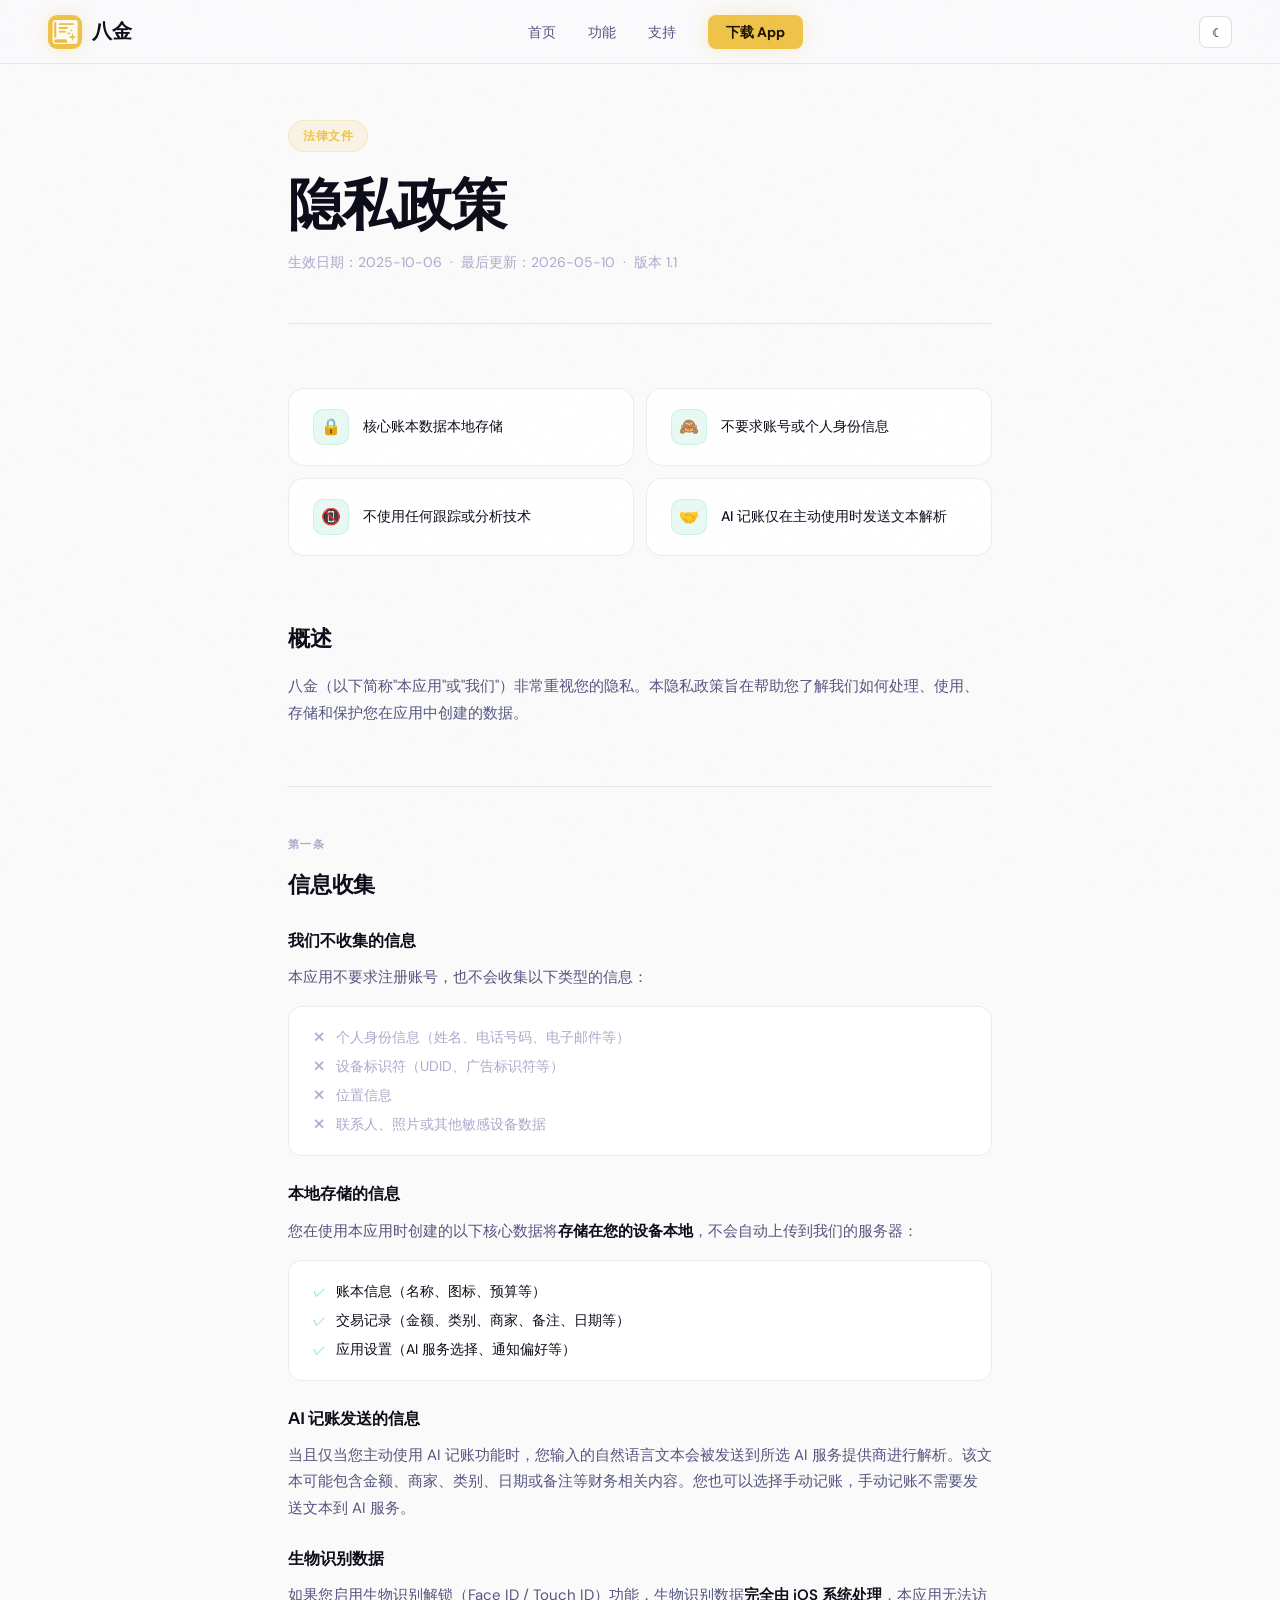
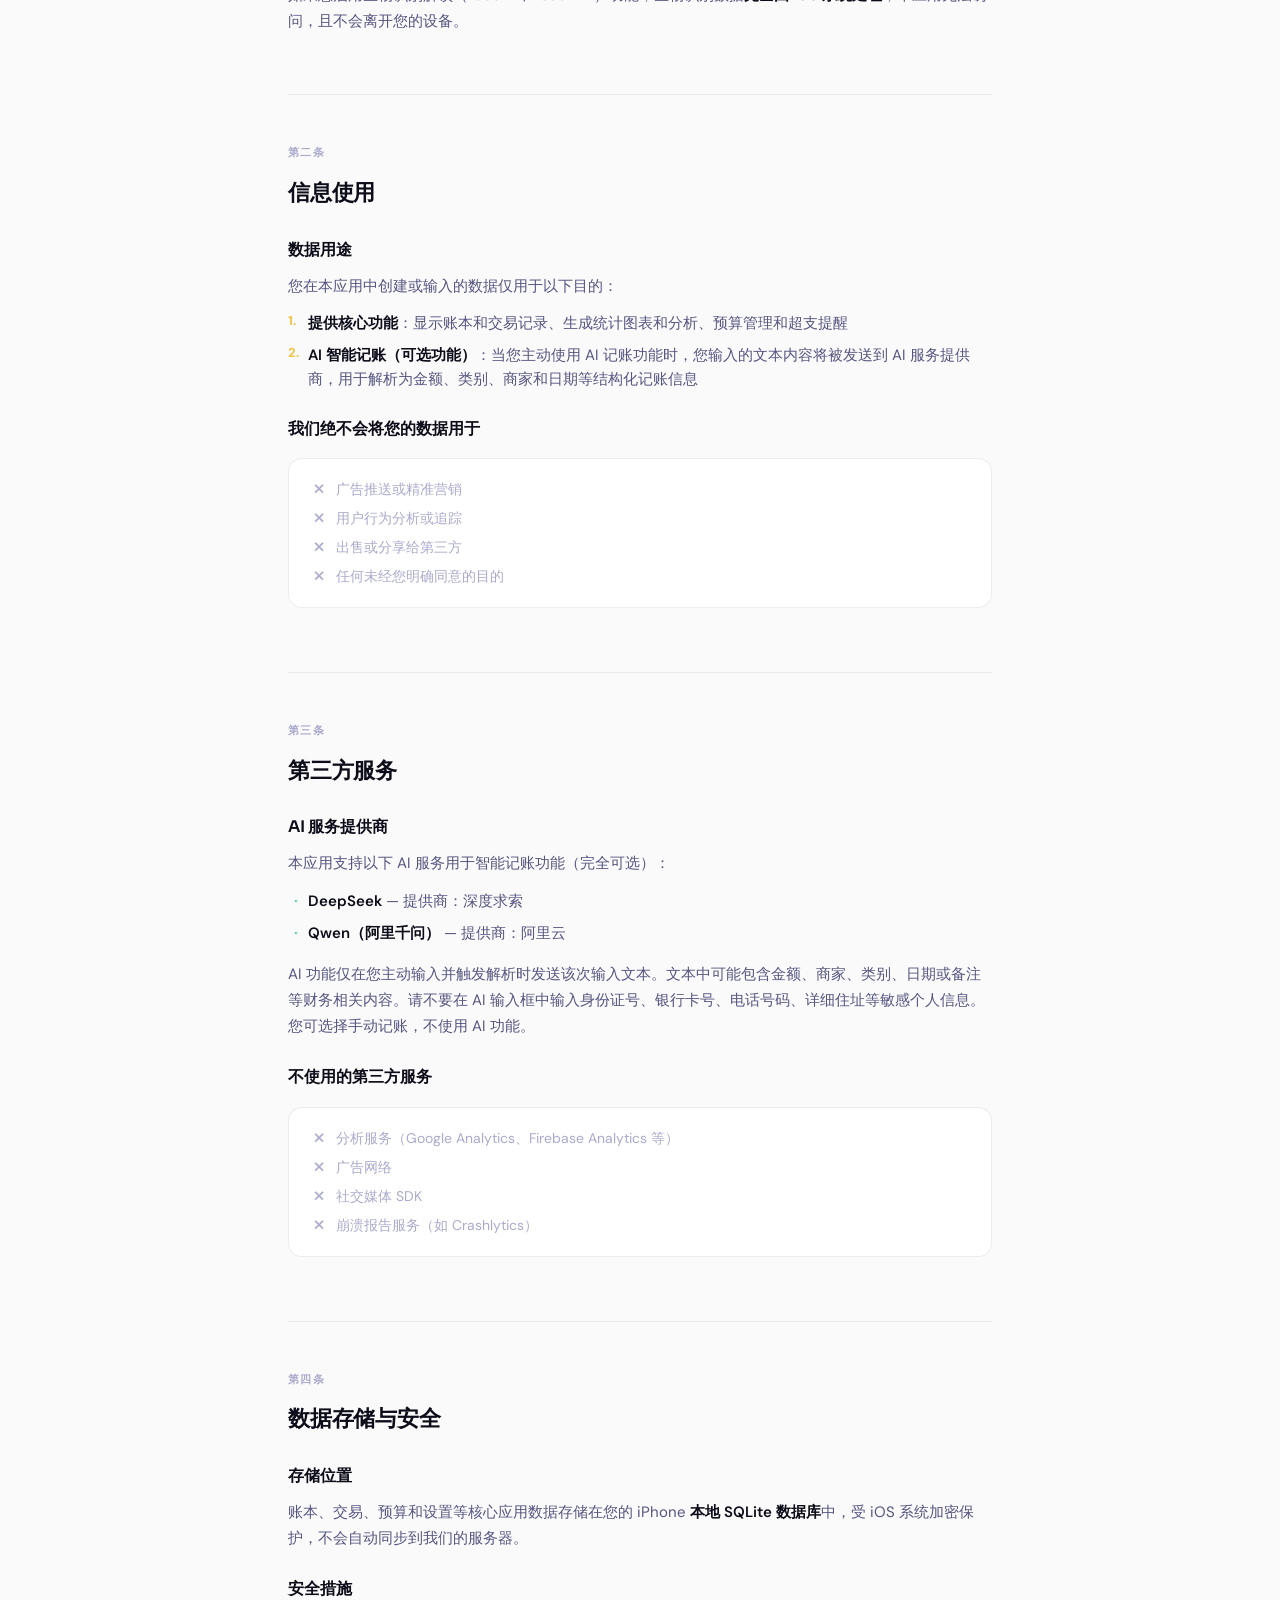
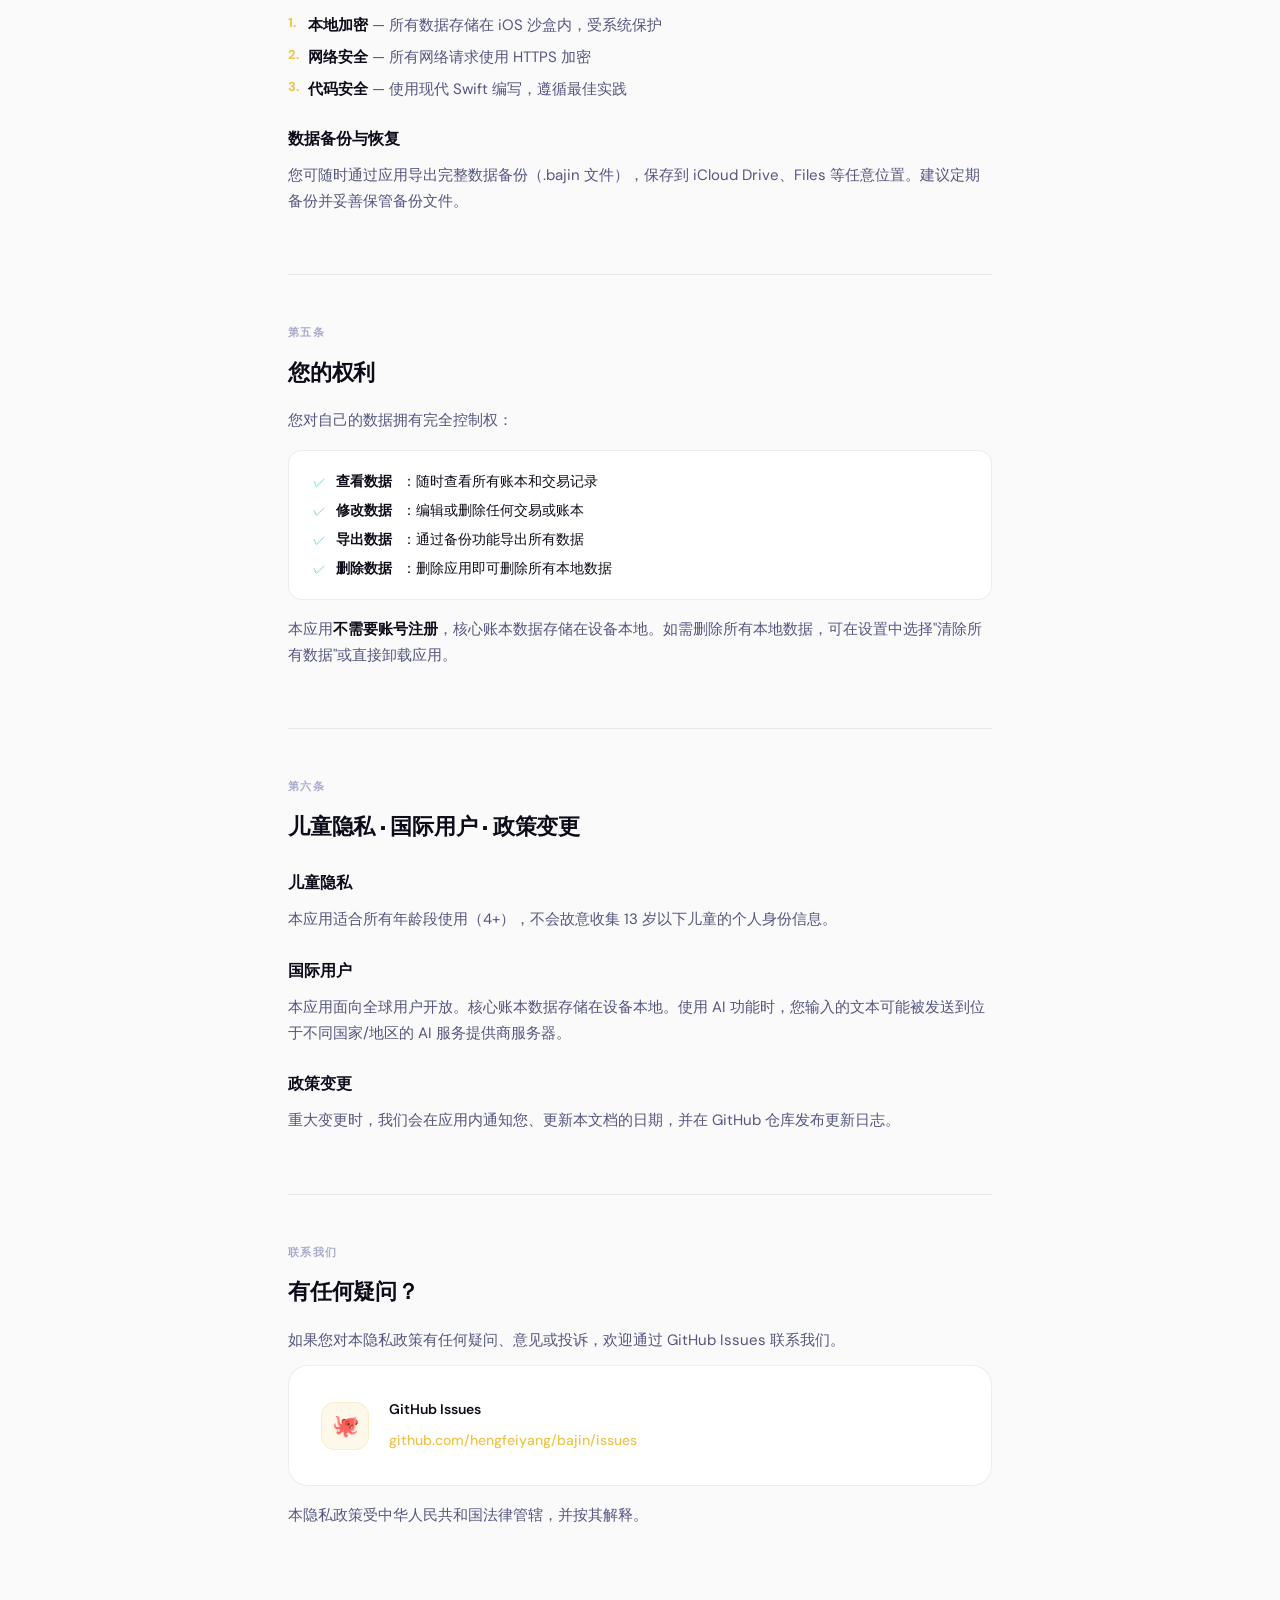
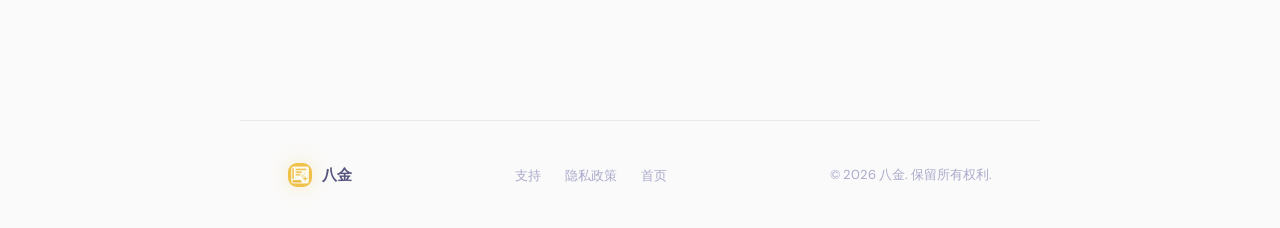
==== commit c2fd3f2a: "update privacy" ====
--- a/privacy.html
+++ b/privacy.html
@@ -4,7 +4,7 @@
   <meta charset="UTF-8" />
   <meta name="viewport" content="width=device-width, initial-scale=1.0" />
   <title>隐私政策 - 八金</title>
-  <meta name="description" content="八金隐私政策：数据本地存储，不收集个人身份信息，不使用跟踪或广告技术。" />
+  <meta name="description" content="八金隐私政策：核心账本数据本地存储；AI 记账仅在用户主动使用时发送输入文本用于解析，不用于跟踪或广告。" />
   <link rel="icon" type="image/x-icon" href="favicon.ico" />
   <link rel="preconnect" href="https://fonts.googleapis.com" />
   <link rel="preconnect" href="https://fonts.gstatic.com" crossorigin />
@@ -34,18 +34,18 @@
     <div class="doc-hero reveal">
       <div class="doc-label">法律文件</div>
       <h1 class="doc-title">隐私政策</h1>
-      <p class="doc-meta">生效日期：2025-10-06 &nbsp;·&nbsp; 最后更新：2026-05-03 &nbsp;·&nbsp; 版本 1.0</p>
+      <p class="doc-meta">生效日期：2025-10-06 &nbsp;·&nbsp; 最后更新：2026-05-10 &nbsp;·&nbsp; 版本 1.1</p>
     </div>
 
     <!-- PROMISE CARDS -->
     <div class="promise-grid reveal">
       <div class="promise-card">
         <div class="promise-icon">🔒</div>
-        <div class="promise-text">所有数据本地存储，不上传到服务器</div>
+        <div class="promise-text">核心账本数据本地存储</div>
       </div>
       <div class="promise-card">
         <div class="promise-icon">🙈</div>
-        <div class="promise-text">不收集任何个人身份信息</div>
+        <div class="promise-text">不要求账号或个人身份信息</div>
       </div>
       <div class="promise-card">
         <div class="promise-icon">📵</div>
@@ -53,7 +53,7 @@
       </div>
       <div class="promise-card">
         <div class="promise-icon">🤝</div>
-        <div class="promise-text">不向第三方出售或分享您的数据</div>
+        <div class="promise-text">AI 记账仅在主动使用时发送文本解析</div>
       </div>
     </div>
 
@@ -63,7 +63,7 @@
       <!-- 概述 -->
       <div class="doc-section reveal">
         <h2>概述</h2>
-        <p>八金（以下简称"本应用"或"我们"）非常重视您的隐私。本隐私政策旨在帮助您了解我们如何收集、使用、存储和保护您的个人信息。</p>
+        <p>八金（以下简称"本应用"或"我们"）非常重视您的隐私。本隐私政策旨在帮助您了解我们如何处理、使用、存储和保护您在应用中创建的数据。</p>
       </div>
 
       <div class="doc-divider"></div>
@@ -73,7 +73,7 @@
         <div class="doc-section-num">第一条</div>
         <h2>信息收集</h2>
         <h3>我们不收集的信息</h3>
-        <p>本应用是一款<strong>完全本地化</strong>的记账工具，我们不收集以下类型的信息：</p>
+        <p>本应用不要求注册账号，也不会收集以下类型的信息：</p>
         <div class="check-list">
           <div class="check-item no"><span class="chk">✕</span> 个人身份信息（姓名、电话号码、电子邮件等）</div>
           <div class="check-item no"><span class="chk">✕</span> 设备标识符（UDID、广告标识符等）</div>
@@ -81,12 +81,14 @@
           <div class="check-item no"><span class="chk">✕</span> 联系人、照片或其他敏感设备数据</div>
         </div>
         <h3>本地存储的信息</h3>
-        <p>您在使用本应用时创建的以下数据将<strong>仅存储在您的设备上</strong>：</p>
+        <p>您在使用本应用时创建的以下核心数据将<strong>存储在您的设备本地</strong>，不会自动上传到我们的服务器：</p>
         <div class="check-list">
           <div class="check-item yes"><span class="chk">✓</span> 账本信息（名称、图标、预算等）</div>
           <div class="check-item yes"><span class="chk">✓</span> 交易记录（金额、类别、商家、备注、日期等）</div>
           <div class="check-item yes"><span class="chk">✓</span> 应用设置（AI 服务选择、通知偏好等）</div>
         </div>
+        <h3>AI 记账发送的信息</h3>
+        <p>当且仅当您主动使用 AI 记账功能时，您输入的自然语言文本会被发送到所选 AI 服务提供商进行解析。该文本可能包含金额、商家、类别、日期或备注等财务相关内容。您也可以选择手动记账，手动记账不需要发送文本到 AI 服务。</p>
         <h3>生物识别数据</h3>
         <p>如果您启用生物识别解锁（Face ID / Touch ID）功能，生物识别数据<strong>完全由 iOS 系统处理</strong>，本应用无法访问，且不会离开您的设备。</p>
       </div>
@@ -98,10 +100,10 @@
         <div class="doc-section-num">第二条</div>
         <h2>信息使用</h2>
         <h3>数据用途</h3>
-        <p>您在本应用中创建的所有数据仅用于以下目的：</p>
+        <p>您在本应用中创建或输入的数据仅用于以下目的：</p>
         <ol>
           <li><strong>提供核心功能</strong>：显示账本和交易记录、生成统计图表和分析、预算管理和超支提醒</li>
-          <li><strong>AI 智能记账（可选功能）</strong>：当您使用 AI 记账功能时，您输入的文本内容将被发送到 AI 服务提供商进行解析</li>
+          <li><strong>AI 智能记账（可选功能）</strong>：当您主动使用 AI 记账功能时，您输入的文本内容将被发送到 AI 服务提供商，用于解析为金额、类别、商家和日期等结构化记账信息</li>
         </ol>
         <h3>我们绝不会将您的数据用于</h3>
         <div class="check-list">
@@ -124,7 +126,7 @@
           <li><strong>DeepSeek</strong> — 提供商：深度求索</li>
           <li><strong>Qwen（阿里千问）</strong> — 提供商：阿里云</li>
         </ul>
-        <p>AI 功能仅发送文本内容和财务数字，不包含任何个人身份信息。您可在设置中随时开启或禁用。</p>
+        <p>AI 功能仅在您主动输入并触发解析时发送该次输入文本。文本中可能包含金额、商家、类别、日期或备注等财务相关内容。请不要在 AI 输入框中输入身份证号、银行卡号、电话号码、详细住址等敏感个人信息。您可选择手动记账，不使用 AI 功能。</p>
         <h3>不使用的第三方服务</h3>
         <div class="check-list">
           <div class="check-item no"><span class="chk">✕</span> 分析服务（Google Analytics、Firebase Analytics 等）</div>
@@ -141,7 +143,7 @@
         <div class="doc-section-num">第四条</div>
         <h2>数据存储与安全</h2>
         <h3>存储位置</h3>
-        <p>所有数据存储在您的 iPhone <strong>本地 SQLite 数据库</strong>中，受 iOS 系统加密保护，不会自动同步到 iCloud 或其他云服务。</p>
+        <p>账本、交易、预算和设置等核心应用数据存储在您的 iPhone <strong>本地 SQLite 数据库</strong>中，受 iOS 系统加密保护，不会自动同步到我们的服务器。</p>
         <h3>安全措施</h3>
         <ol>
           <li><strong>本地加密</strong> — 所有数据存储在 iOS 沙盒内，受系统保护</li>
@@ -165,7 +167,7 @@
           <div class="check-item yes"><span class="chk">✓</span> <strong>导出数据</strong>：通过备份功能导出所有数据</div>
           <div class="check-item yes"><span class="chk">✓</span> <strong>删除数据</strong>：删除应用即可删除所有本地数据</div>
         </div>
-        <p>本应用<strong>不需要账号注册</strong>，所有数据本地存储。如需删除所有数据，可在设置中选择"清除所有数据"或直接卸载应用。</p>
+        <p>本应用<strong>不需要账号注册</strong>，核心账本数据存储在设备本地。如需删除所有本地数据，可在设置中选择"清除所有数据"或直接卸载应用。</p>
       </div>
 
       <div class="doc-divider"></div>
@@ -175,9 +177,9 @@
         <div class="doc-section-num">第六条</div>
         <h2>儿童隐私 · 国际用户 · 政策变更</h2>
         <h3>儿童隐私</h3>
-        <p>本应用适合所有年龄段使用（4+），不会故意收集 13 岁以下儿童的个人信息。由于本应用不收集任何个人信息，因此不存在儿童隐私风险。</p>
+        <p>本应用适合所有年龄段使用（4+），不会故意收集 13 岁以下儿童的个人身份信息。</p>
         <h3>国际用户</h3>
-        <p>本应用面向全球用户开放。由于所有数据本地存储，不涉及跨境数据传输。使用 AI 功能时，您输入的文本可能被发送到位于不同国家/地区的 AI 服务提供商服务器。</p>
+        <p>本应用面向全球用户开放。核心账本数据存储在设备本地。使用 AI 功能时，您输入的文本可能被发送到位于不同国家/地区的 AI 服务提供商服务器。</p>
         <h3>政策变更</h3>
         <p>重大变更时，我们会在应用内通知您、更新本文档的日期，并在 GitHub 仓库发布更新日志。</p>
       </div>
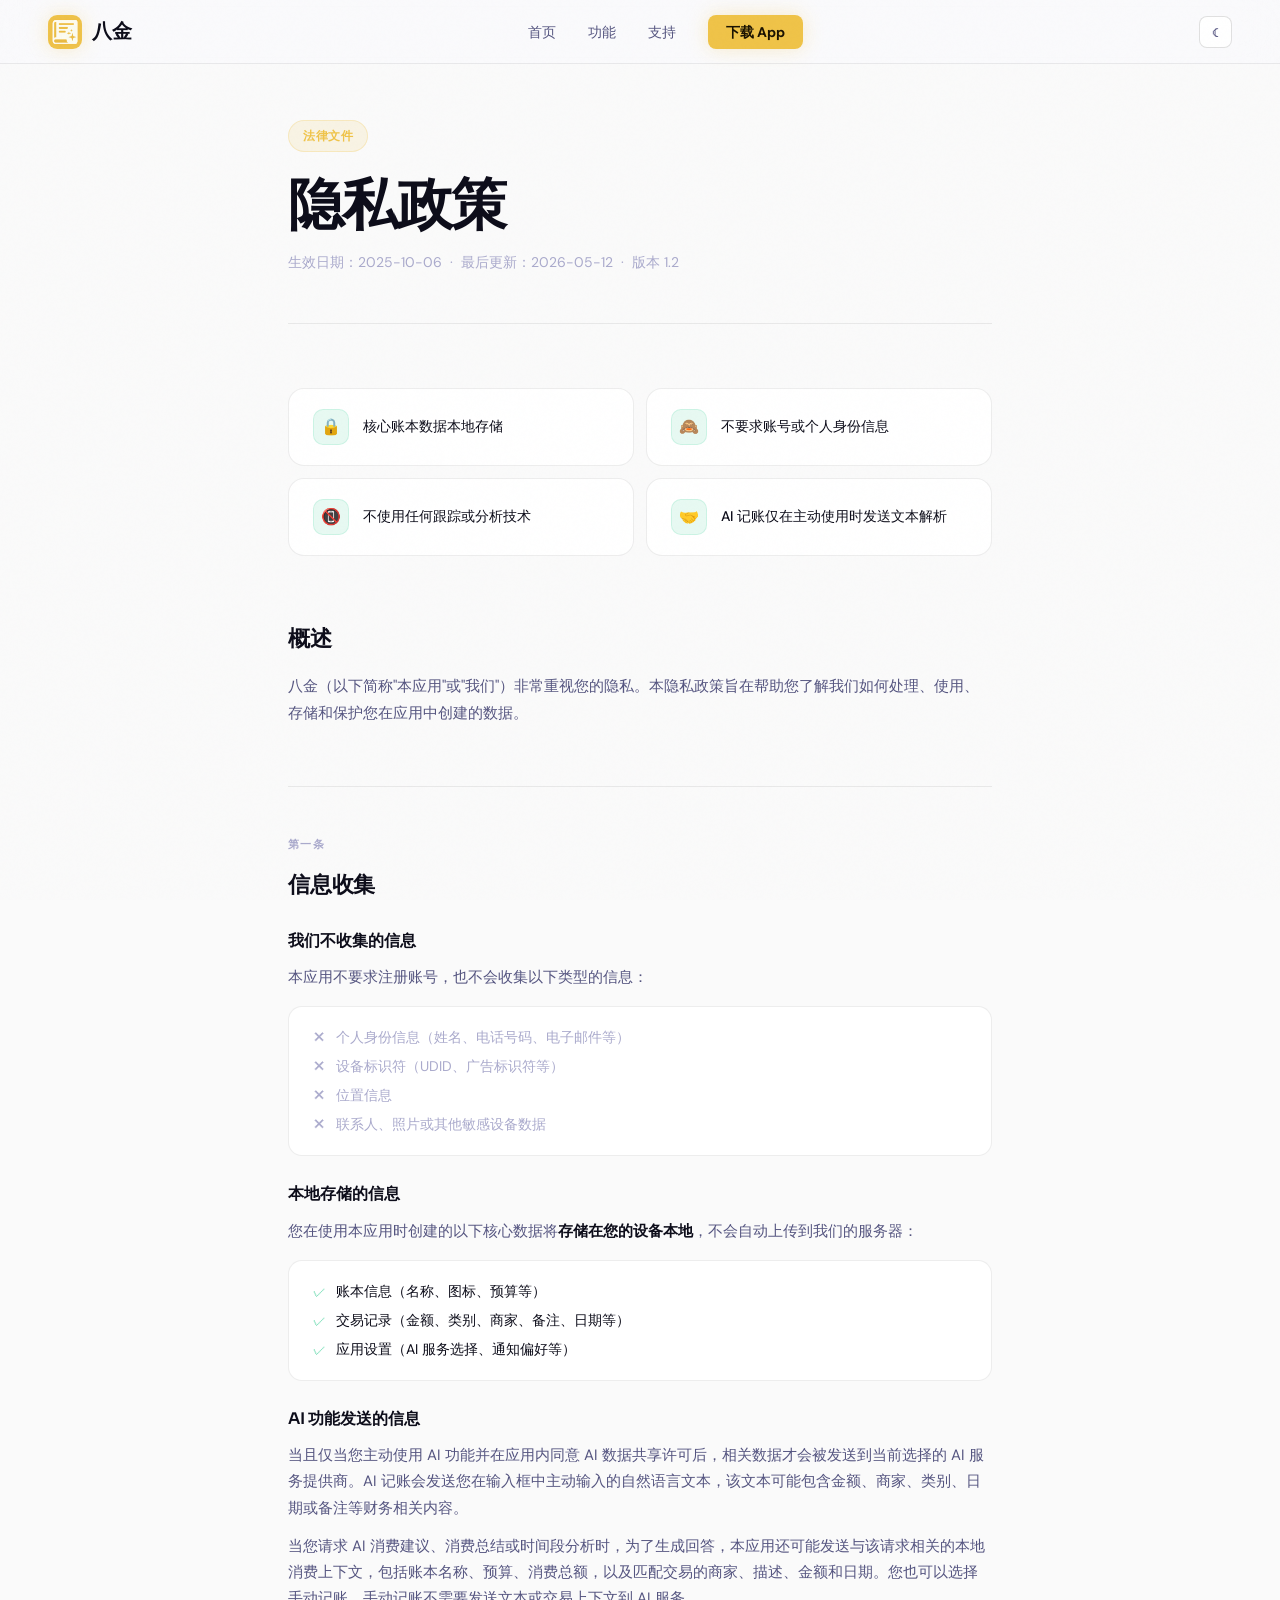
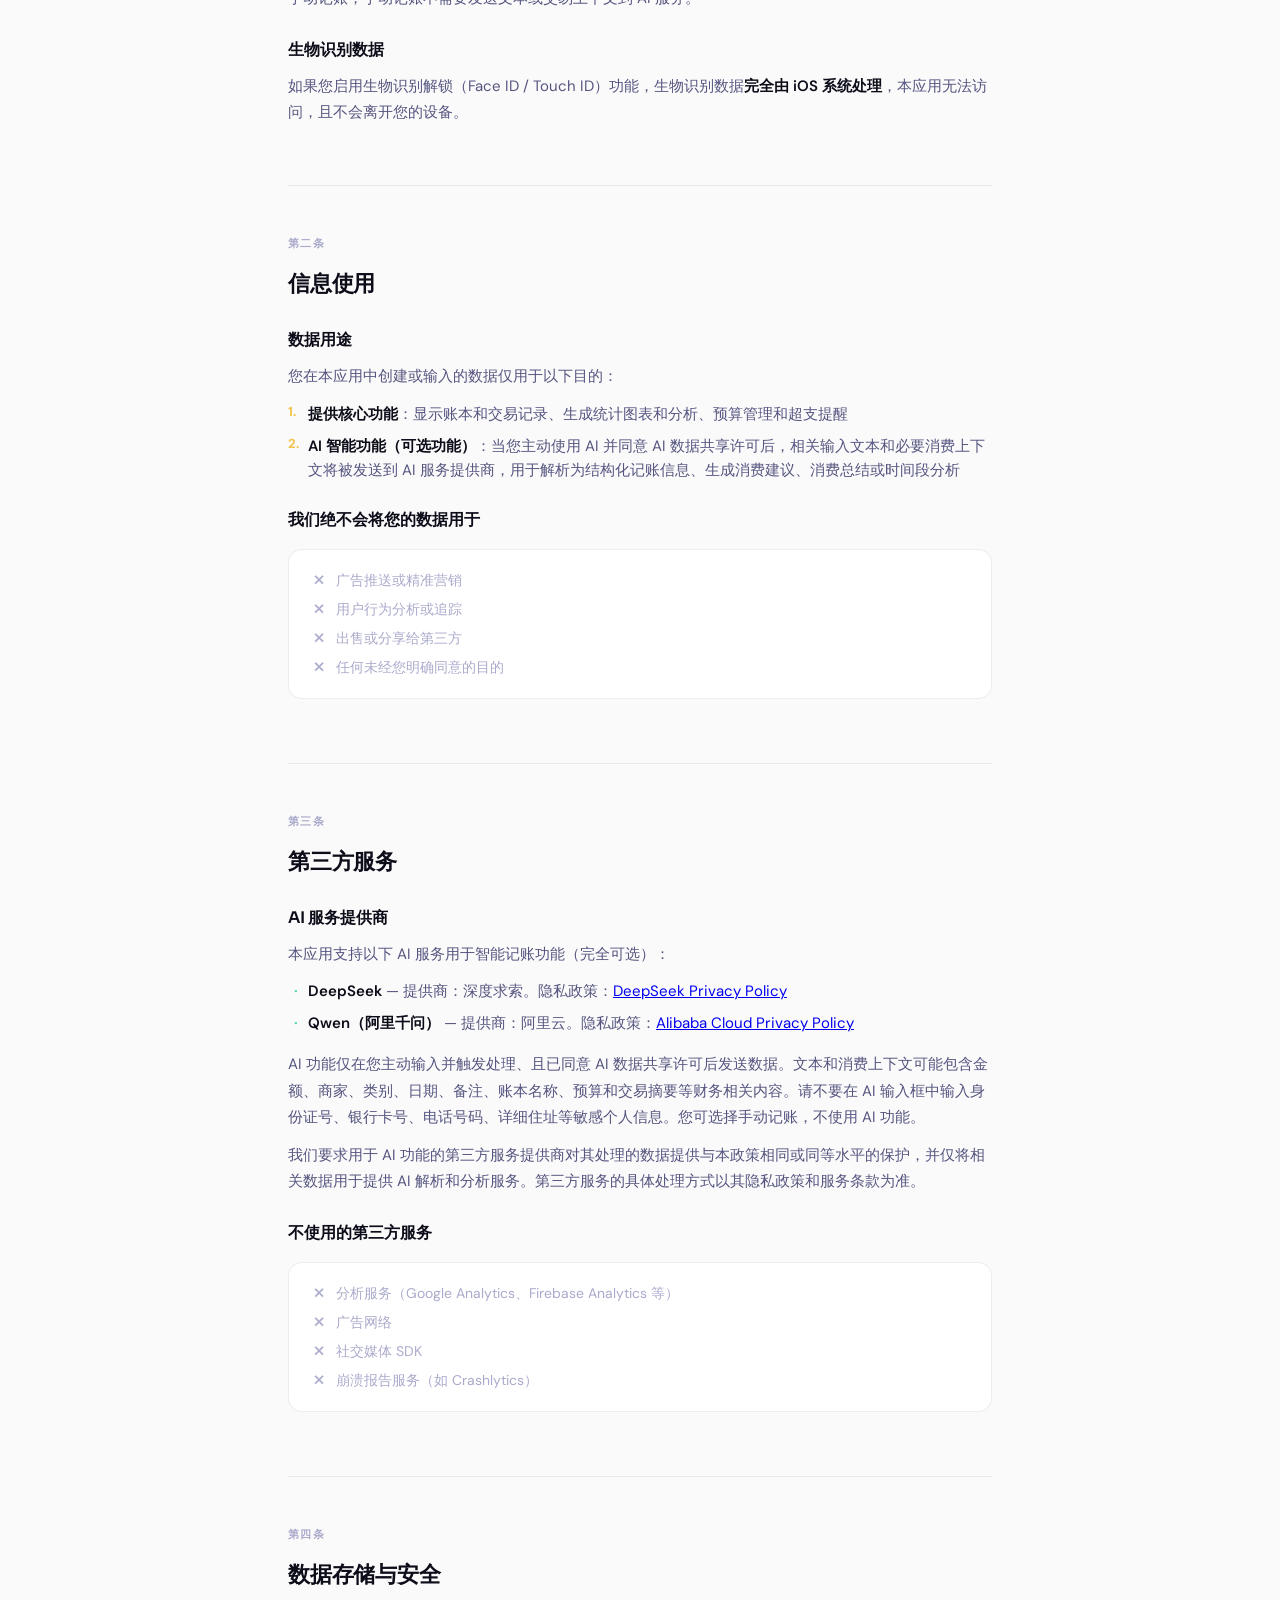
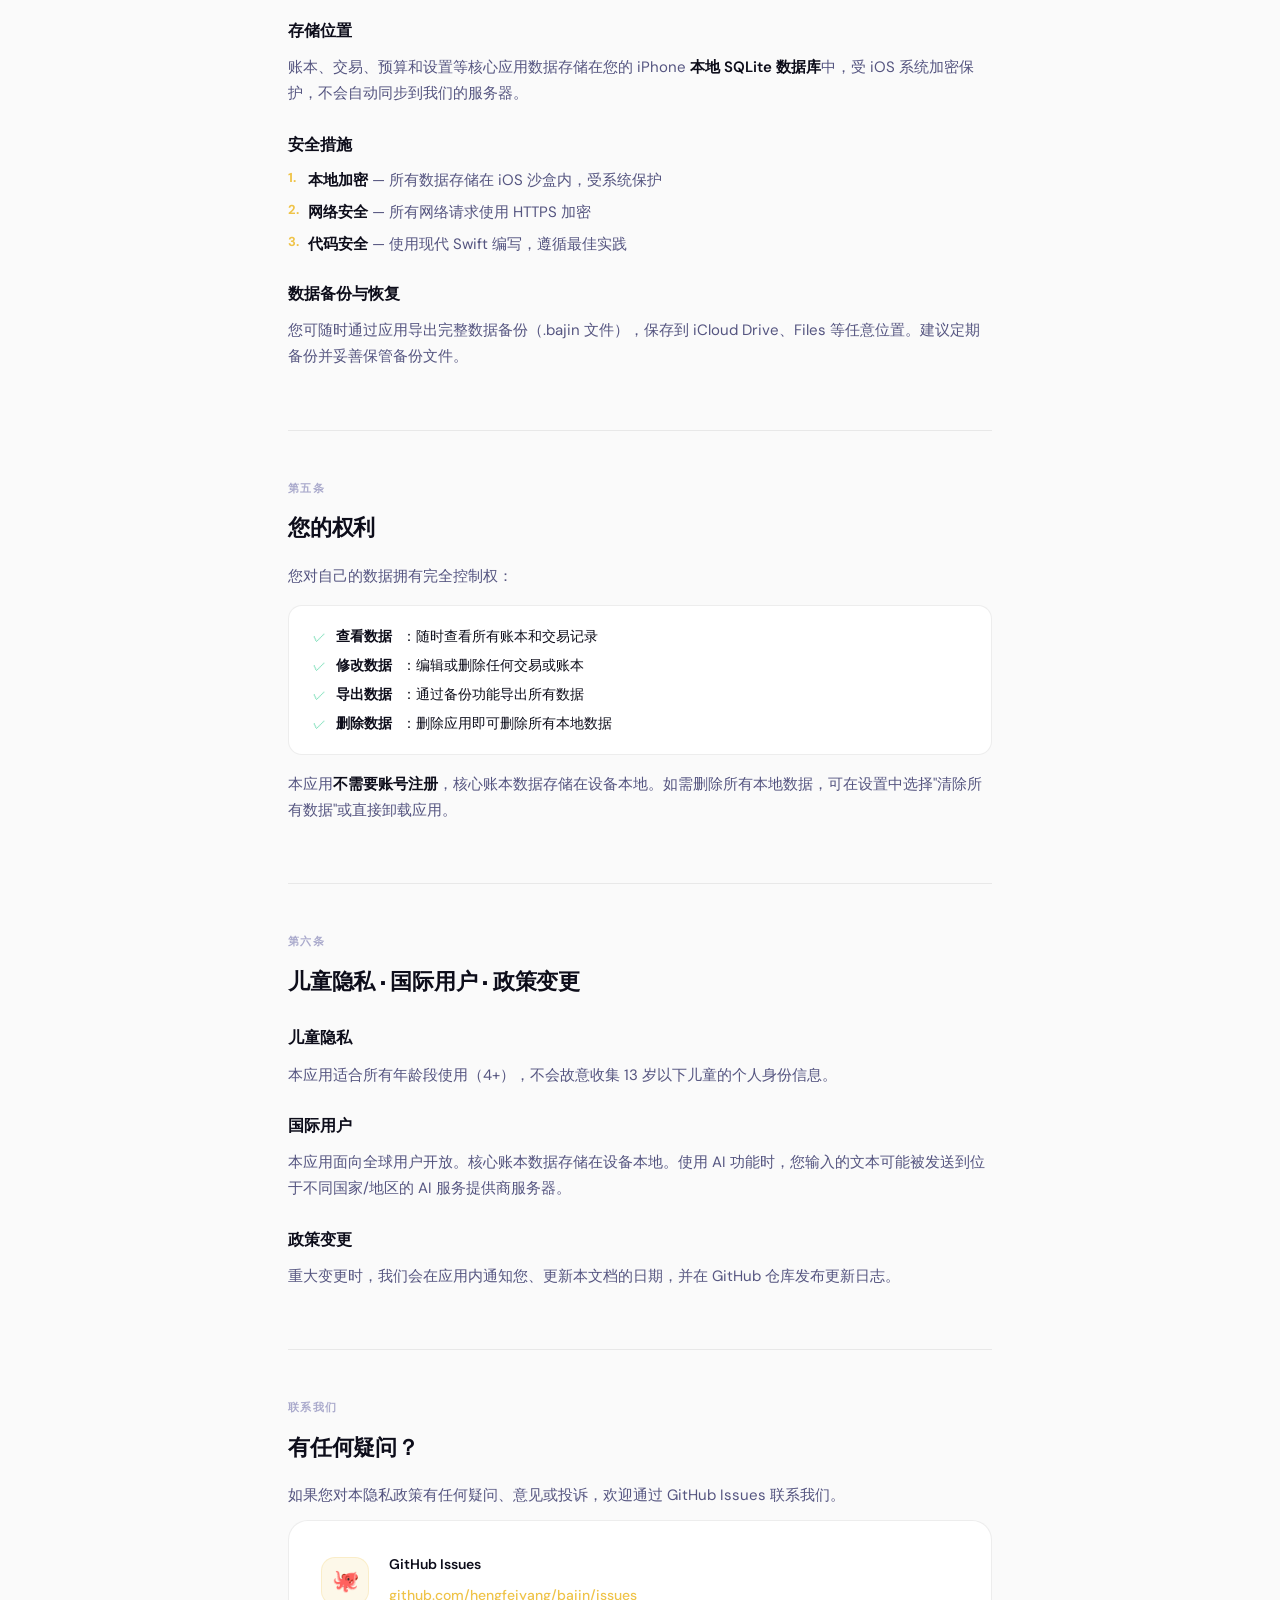
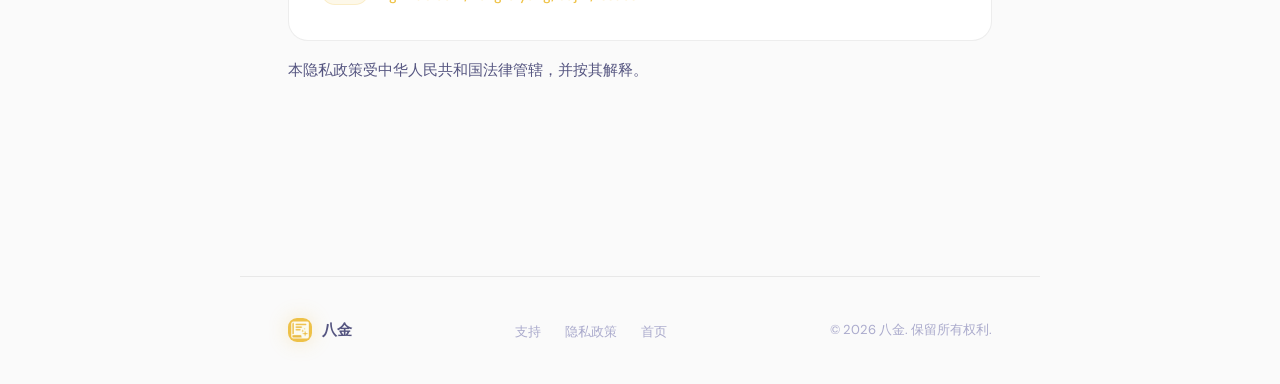
==== commit 14f6b73f: "update website" ====
--- a/privacy.html
+++ b/privacy.html
@@ -34,7 +34,7 @@
     <div class="doc-hero reveal">
       <div class="doc-label">法律文件</div>
       <h1 class="doc-title">隐私政策</h1>
-      <p class="doc-meta">生效日期：2025-10-06 &nbsp;·&nbsp; 最后更新：2026-05-10 &nbsp;·&nbsp; 版本 1.1</p>
+      <p class="doc-meta">生效日期：2025-10-06 &nbsp;·&nbsp; 最后更新：2026-05-12 &nbsp;·&nbsp; 版本 1.2</p>
     </div>
 
     <!-- PROMISE CARDS -->
@@ -87,8 +87,9 @@
           <div class="check-item yes"><span class="chk">✓</span> 交易记录（金额、类别、商家、备注、日期等）</div>
           <div class="check-item yes"><span class="chk">✓</span> 应用设置（AI 服务选择、通知偏好等）</div>
         </div>
-        <h3>AI 记账发送的信息</h3>
-        <p>当且仅当您主动使用 AI 记账功能时，您输入的自然语言文本会被发送到所选 AI 服务提供商进行解析。该文本可能包含金额、商家、类别、日期或备注等财务相关内容。您也可以选择手动记账，手动记账不需要发送文本到 AI 服务。</p>
+        <h3>AI 功能发送的信息</h3>
+        <p>当且仅当您主动使用 AI 功能并在应用内同意 AI 数据共享许可后，相关数据才会被发送到当前选择的 AI 服务提供商。AI 记账会发送您在输入框中主动输入的自然语言文本，该文本可能包含金额、商家、类别、日期或备注等财务相关内容。</p>
+        <p>当您请求 AI 消费建议、消费总结或时间段分析时，为了生成回答，本应用还可能发送与该请求相关的本地消费上下文，包括账本名称、预算、消费总额，以及匹配交易的商家、描述、金额和日期。您也可以选择手动记账，手动记账不需要发送文本或交易上下文到 AI 服务。</p>
         <h3>生物识别数据</h3>
         <p>如果您启用生物识别解锁（Face ID / Touch ID）功能，生物识别数据<strong>完全由 iOS 系统处理</strong>，本应用无法访问，且不会离开您的设备。</p>
       </div>
@@ -103,7 +104,7 @@
         <p>您在本应用中创建或输入的数据仅用于以下目的：</p>
         <ol>
           <li><strong>提供核心功能</strong>：显示账本和交易记录、生成统计图表和分析、预算管理和超支提醒</li>
-          <li><strong>AI 智能记账（可选功能）</strong>：当您主动使用 AI 记账功能时，您输入的文本内容将被发送到 AI 服务提供商，用于解析为金额、类别、商家和日期等结构化记账信息</li>
+          <li><strong>AI 智能功能（可选功能）</strong>：当您主动使用 AI 并同意 AI 数据共享许可后，相关输入文本和必要消费上下文将被发送到 AI 服务提供商，用于解析为结构化记账信息、生成消费建议、消费总结或时间段分析</li>
         </ol>
         <h3>我们绝不会将您的数据用于</h3>
         <div class="check-list">
@@ -123,10 +124,11 @@
         <h3>AI 服务提供商</h3>
         <p>本应用支持以下 AI 服务用于智能记账功能（完全可选）：</p>
         <ul>
-          <li><strong>DeepSeek</strong> — 提供商：深度求索</li>
-          <li><strong>Qwen（阿里千问）</strong> — 提供商：阿里云</li>
+          <li><strong>DeepSeek</strong> — 提供商：深度求索。隐私政策：<a href="https://cdn.deepseek.com/policies/en-US/deepseek-privacy-policy.html" target="_blank" rel="noopener">DeepSeek Privacy Policy</a></li>
+          <li><strong>Qwen（阿里千问）</strong> — 提供商：阿里云。隐私政策：<a href="https://www.alibabacloud.com/help/en/legal/latest/alibaba-cloud-international-website-privacy-policy-20231207" target="_blank" rel="noopener">Alibaba Cloud Privacy Policy</a></li>
         </ul>
-        <p>AI 功能仅在您主动输入并触发解析时发送该次输入文本。文本中可能包含金额、商家、类别、日期或备注等财务相关内容。请不要在 AI 输入框中输入身份证号、银行卡号、电话号码、详细住址等敏感个人信息。您可选择手动记账，不使用 AI 功能。</p>
+        <p>AI 功能仅在您主动输入并触发处理、且已同意 AI 数据共享许可后发送数据。文本和消费上下文可能包含金额、商家、类别、日期、备注、账本名称、预算和交易摘要等财务相关内容。请不要在 AI 输入框中输入身份证号、银行卡号、电话号码、详细住址等敏感个人信息。您可选择手动记账，不使用 AI 功能。</p>
+        <p>我们要求用于 AI 功能的第三方服务提供商对其处理的数据提供与本政策相同或同等水平的保护，并仅将相关数据用于提供 AI 解析和分析服务。第三方服务的具体处理方式以其隐私政策和服务条款为准。</p>
         <h3>不使用的第三方服务</h3>
         <div class="check-list">
           <div class="check-item no"><span class="chk">✕</span> 分析服务（Google Analytics、Firebase Analytics 等）</div>
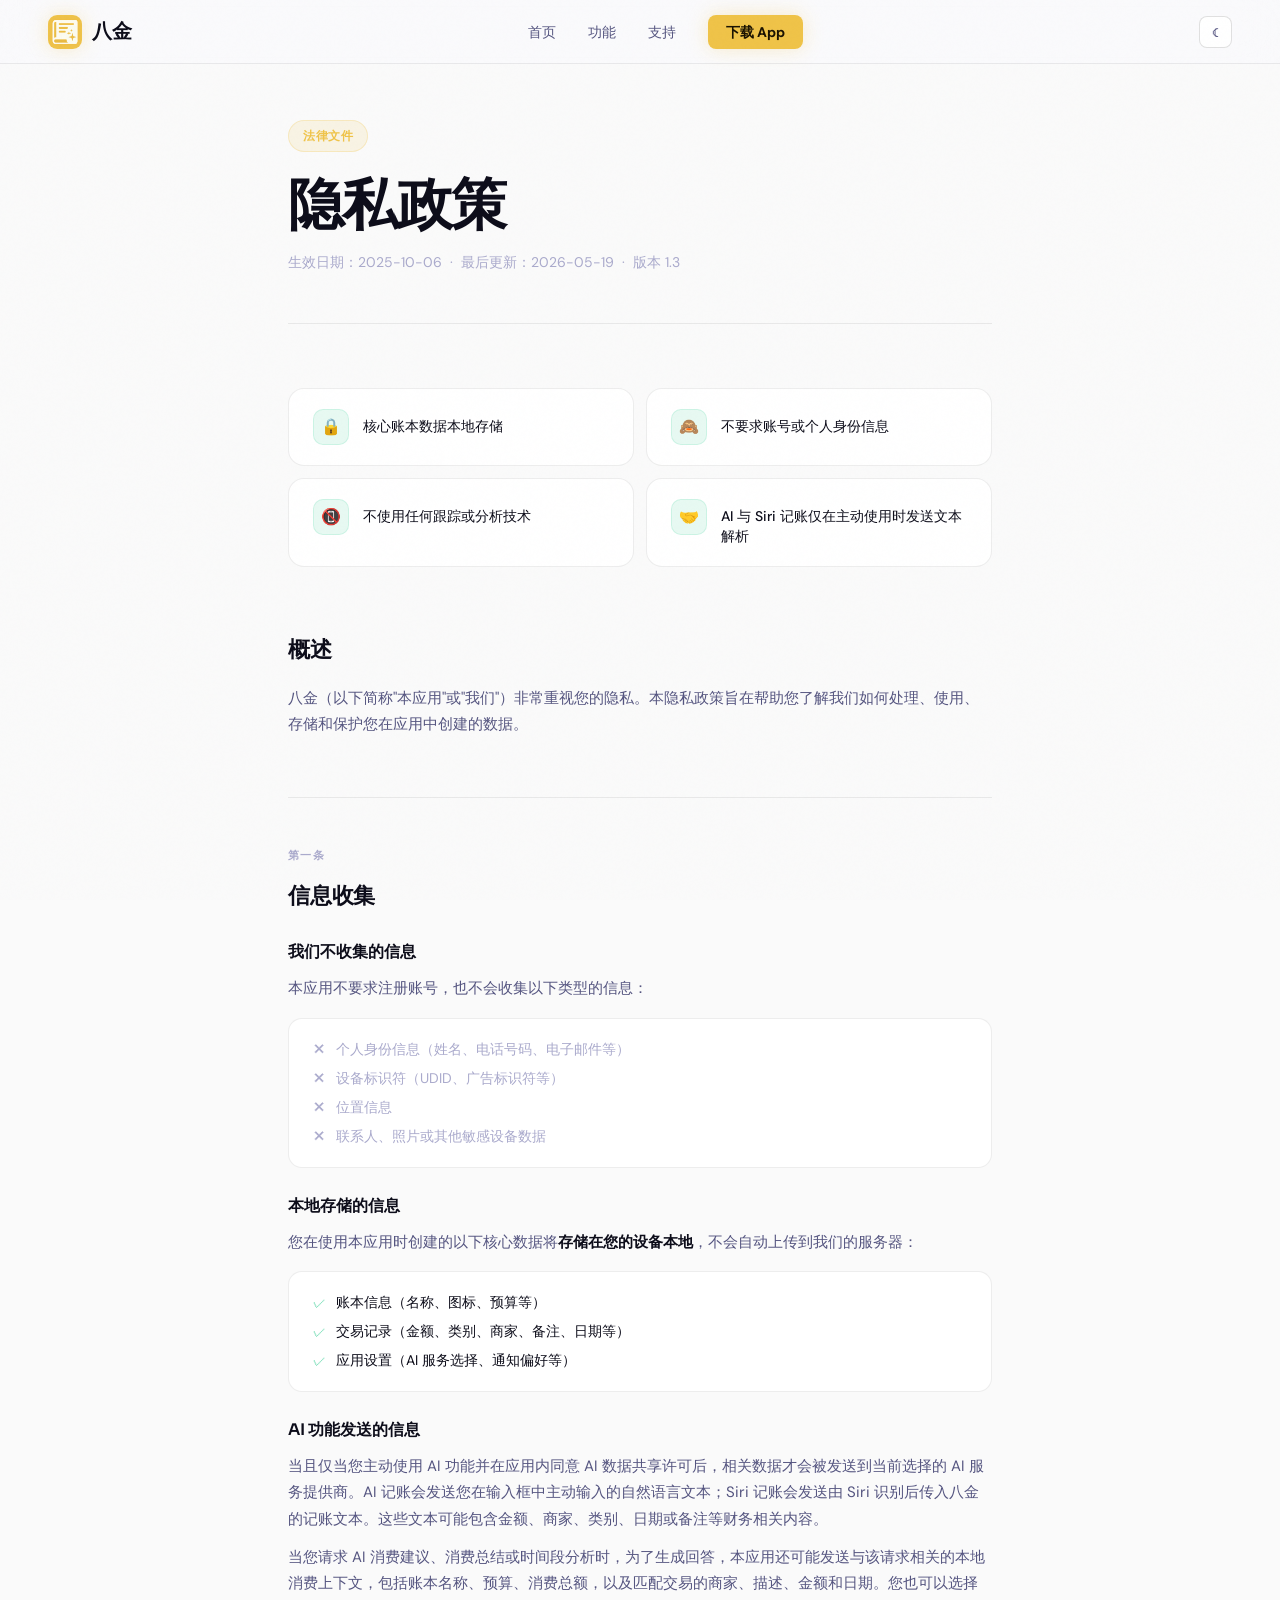
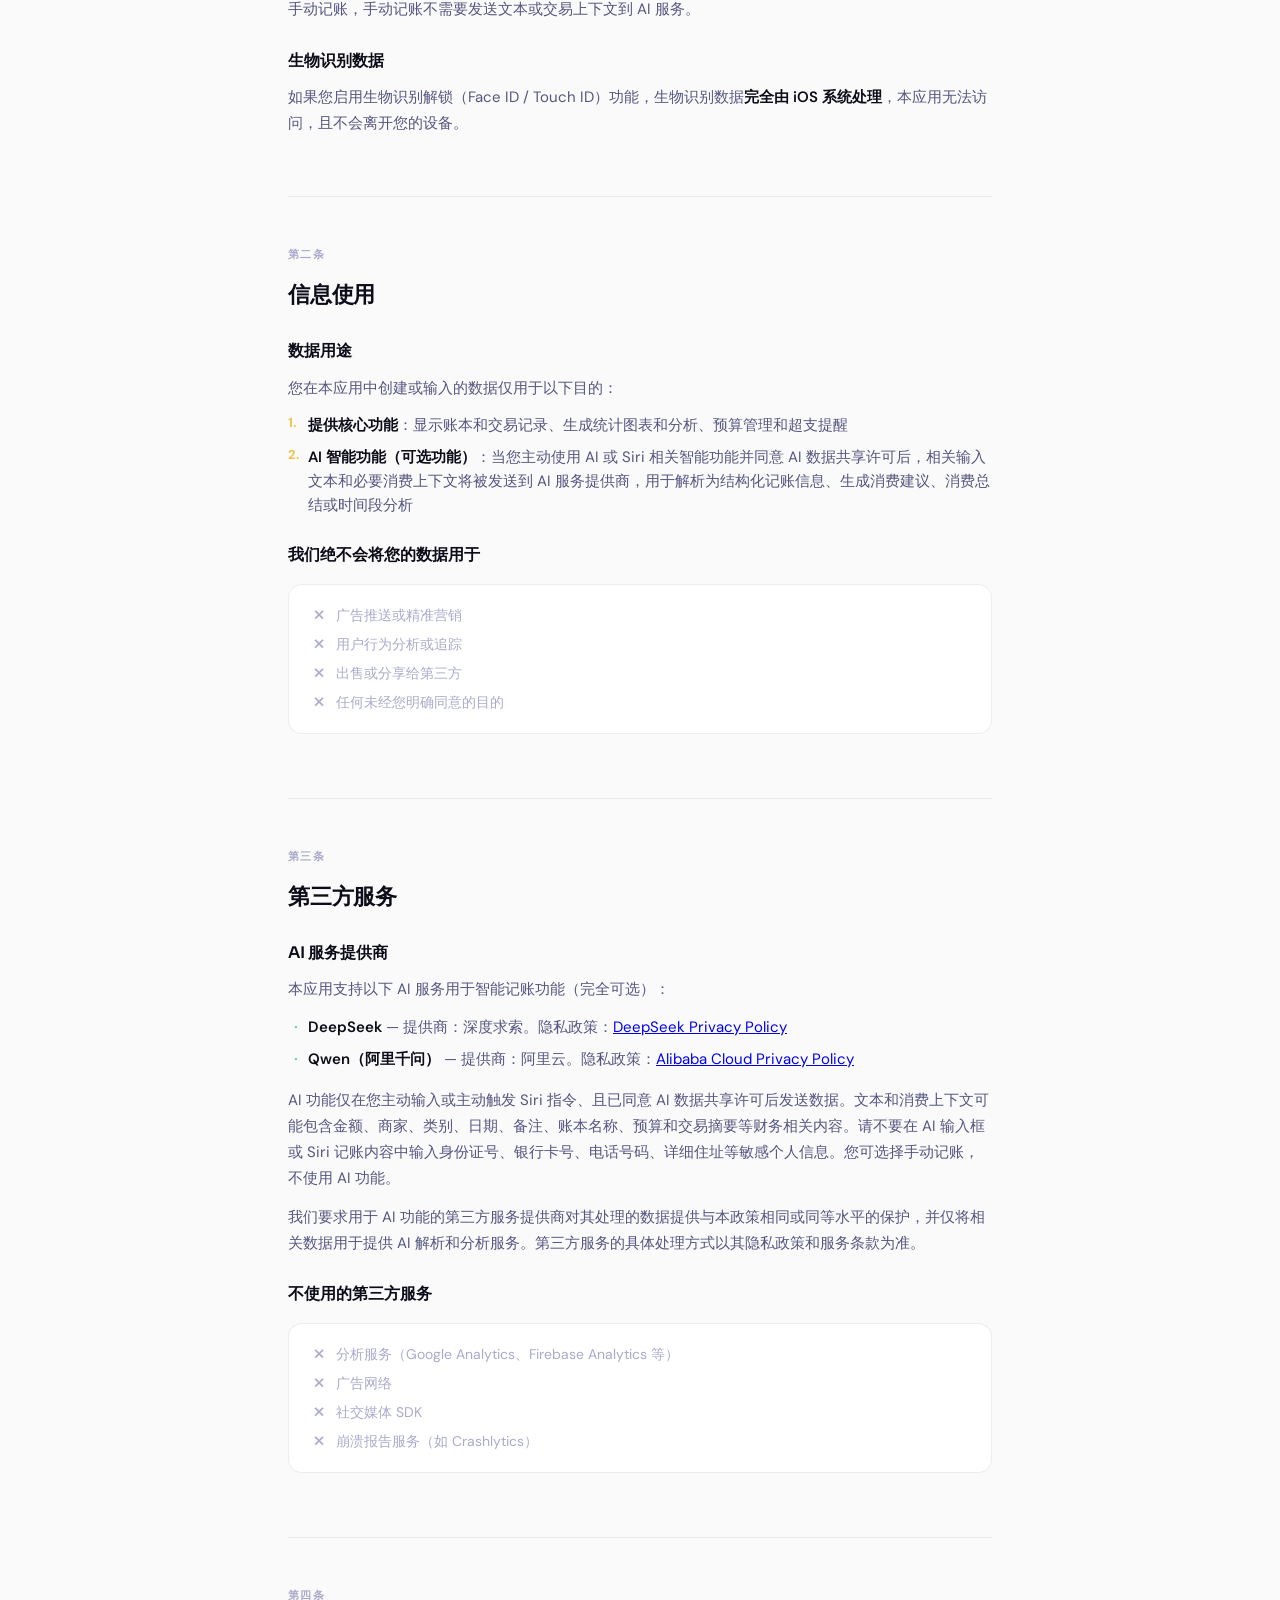
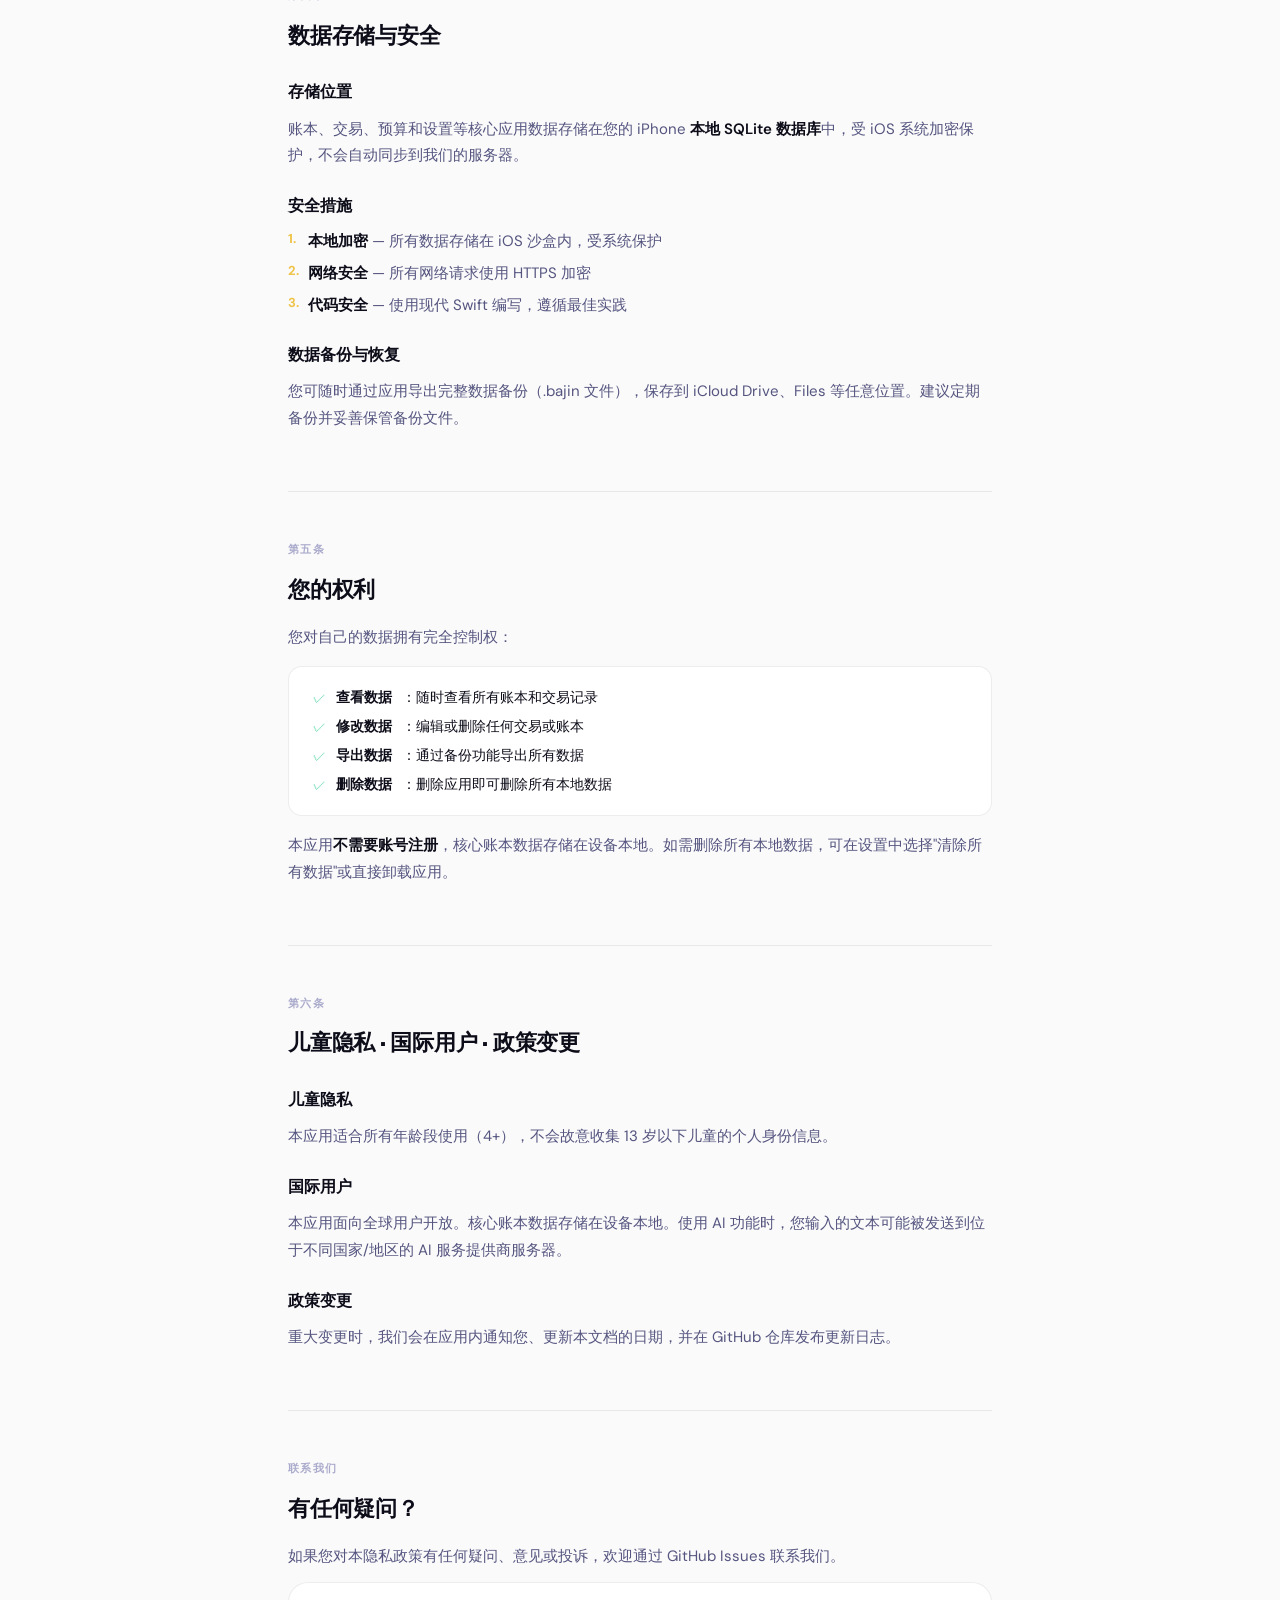
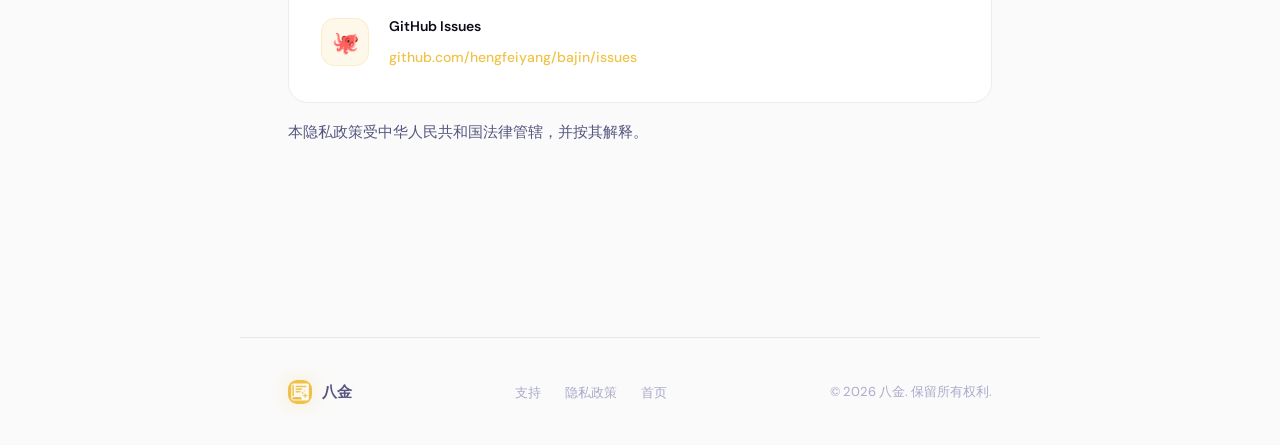
==== commit 4796dc11: "update website" ====
--- a/privacy.html
+++ b/privacy.html
@@ -4,7 +4,7 @@
   <meta charset="UTF-8" />
   <meta name="viewport" content="width=device-width, initial-scale=1.0" />
   <title>隐私政策 - 八金</title>
-  <meta name="description" content="八金隐私政策：核心账本数据本地存储；AI 记账仅在用户主动使用时发送输入文本用于解析，不用于跟踪或广告。" />
+  <meta name="description" content="八金隐私政策：核心账本数据本地存储；AI 与 Siri 记账仅在用户主动使用时发送输入文本用于解析，不用于跟踪或广告。" />
   <link rel="icon" type="image/x-icon" href="favicon.ico" />
   <link rel="preconnect" href="https://fonts.googleapis.com" />
   <link rel="preconnect" href="https://fonts.gstatic.com" crossorigin />
@@ -34,7 +34,7 @@
     <div class="doc-hero reveal">
       <div class="doc-label">法律文件</div>
       <h1 class="doc-title">隐私政策</h1>
-      <p class="doc-meta">生效日期：2025-10-06 &nbsp;·&nbsp; 最后更新：2026-05-12 &nbsp;·&nbsp; 版本 1.2</p>
+      <p class="doc-meta">生效日期：2025-10-06 &nbsp;·&nbsp; 最后更新：2026-05-19 &nbsp;·&nbsp; 版本 1.3</p>
     </div>
 
     <!-- PROMISE CARDS -->
@@ -53,7 +53,7 @@
       </div>
       <div class="promise-card">
         <div class="promise-icon">🤝</div>
-        <div class="promise-text">AI 记账仅在主动使用时发送文本解析</div>
+        <div class="promise-text">AI 与 Siri 记账仅在主动使用时发送文本解析</div>
       </div>
     </div>
 
@@ -88,7 +88,7 @@
           <div class="check-item yes"><span class="chk">✓</span> 应用设置（AI 服务选择、通知偏好等）</div>
         </div>
         <h3>AI 功能发送的信息</h3>
-        <p>当且仅当您主动使用 AI 功能并在应用内同意 AI 数据共享许可后，相关数据才会被发送到当前选择的 AI 服务提供商。AI 记账会发送您在输入框中主动输入的自然语言文本，该文本可能包含金额、商家、类别、日期或备注等财务相关内容。</p>
+        <p>当且仅当您主动使用 AI 功能并在应用内同意 AI 数据共享许可后，相关数据才会被发送到当前选择的 AI 服务提供商。AI 记账会发送您在输入框中主动输入的自然语言文本；Siri 记账会发送由 Siri 识别后传入八金的记账文本。这些文本可能包含金额、商家、类别、日期或备注等财务相关内容。</p>
         <p>当您请求 AI 消费建议、消费总结或时间段分析时，为了生成回答，本应用还可能发送与该请求相关的本地消费上下文，包括账本名称、预算、消费总额，以及匹配交易的商家、描述、金额和日期。您也可以选择手动记账，手动记账不需要发送文本或交易上下文到 AI 服务。</p>
         <h3>生物识别数据</h3>
         <p>如果您启用生物识别解锁（Face ID / Touch ID）功能，生物识别数据<strong>完全由 iOS 系统处理</strong>，本应用无法访问，且不会离开您的设备。</p>
@@ -104,7 +104,7 @@
         <p>您在本应用中创建或输入的数据仅用于以下目的：</p>
         <ol>
           <li><strong>提供核心功能</strong>：显示账本和交易记录、生成统计图表和分析、预算管理和超支提醒</li>
-          <li><strong>AI 智能功能（可选功能）</strong>：当您主动使用 AI 并同意 AI 数据共享许可后，相关输入文本和必要消费上下文将被发送到 AI 服务提供商，用于解析为结构化记账信息、生成消费建议、消费总结或时间段分析</li>
+          <li><strong>AI 智能功能（可选功能）</strong>：当您主动使用 AI 或 Siri 相关智能功能并同意 AI 数据共享许可后，相关输入文本和必要消费上下文将被发送到 AI 服务提供商，用于解析为结构化记账信息、生成消费建议、消费总结或时间段分析</li>
         </ol>
         <h3>我们绝不会将您的数据用于</h3>
         <div class="check-list">
@@ -127,7 +127,7 @@
           <li><strong>DeepSeek</strong> — 提供商：深度求索。隐私政策：<a href="https://cdn.deepseek.com/policies/en-US/deepseek-privacy-policy.html" target="_blank" rel="noopener">DeepSeek Privacy Policy</a></li>
           <li><strong>Qwen（阿里千问）</strong> — 提供商：阿里云。隐私政策：<a href="https://www.alibabacloud.com/help/en/legal/latest/alibaba-cloud-international-website-privacy-policy-20231207" target="_blank" rel="noopener">Alibaba Cloud Privacy Policy</a></li>
         </ul>
-        <p>AI 功能仅在您主动输入并触发处理、且已同意 AI 数据共享许可后发送数据。文本和消费上下文可能包含金额、商家、类别、日期、备注、账本名称、预算和交易摘要等财务相关内容。请不要在 AI 输入框中输入身份证号、银行卡号、电话号码、详细住址等敏感个人信息。您可选择手动记账，不使用 AI 功能。</p>
+        <p>AI 功能仅在您主动输入或主动触发 Siri 指令、且已同意 AI 数据共享许可后发送数据。文本和消费上下文可能包含金额、商家、类别、日期、备注、账本名称、预算和交易摘要等财务相关内容。请不要在 AI 输入框或 Siri 记账内容中输入身份证号、银行卡号、电话号码、详细住址等敏感个人信息。您可选择手动记账，不使用 AI 功能。</p>
         <p>我们要求用于 AI 功能的第三方服务提供商对其处理的数据提供与本政策相同或同等水平的保护，并仅将相关数据用于提供 AI 解析和分析服务。第三方服务的具体处理方式以其隐私政策和服务条款为准。</p>
         <h3>不使用的第三方服务</h3>
         <div class="check-list">
--- a/styles.css
+++ b/styles.css
@@ -685,6 +685,8 @@
       border-radius: 24px;
       padding: 40px 36px;
       position: relative;
+      display: flex;
+      flex-direction: column;
       transition: all 0.3s;
     }
 
@@ -764,6 +766,7 @@
       display: flex;
       flex-direction: column;
       gap: 12px;
+      flex: 1;
       margin-bottom: 32px;
     }
 
@@ -1825,7 +1828,7 @@
 .cta-copy {
   font-size: 18px;
   color: var(--text2);
-  max-width: 440px;
+  max-width: 720px;
   margin: 0 auto 40px;
   font-weight: 300;
 }
